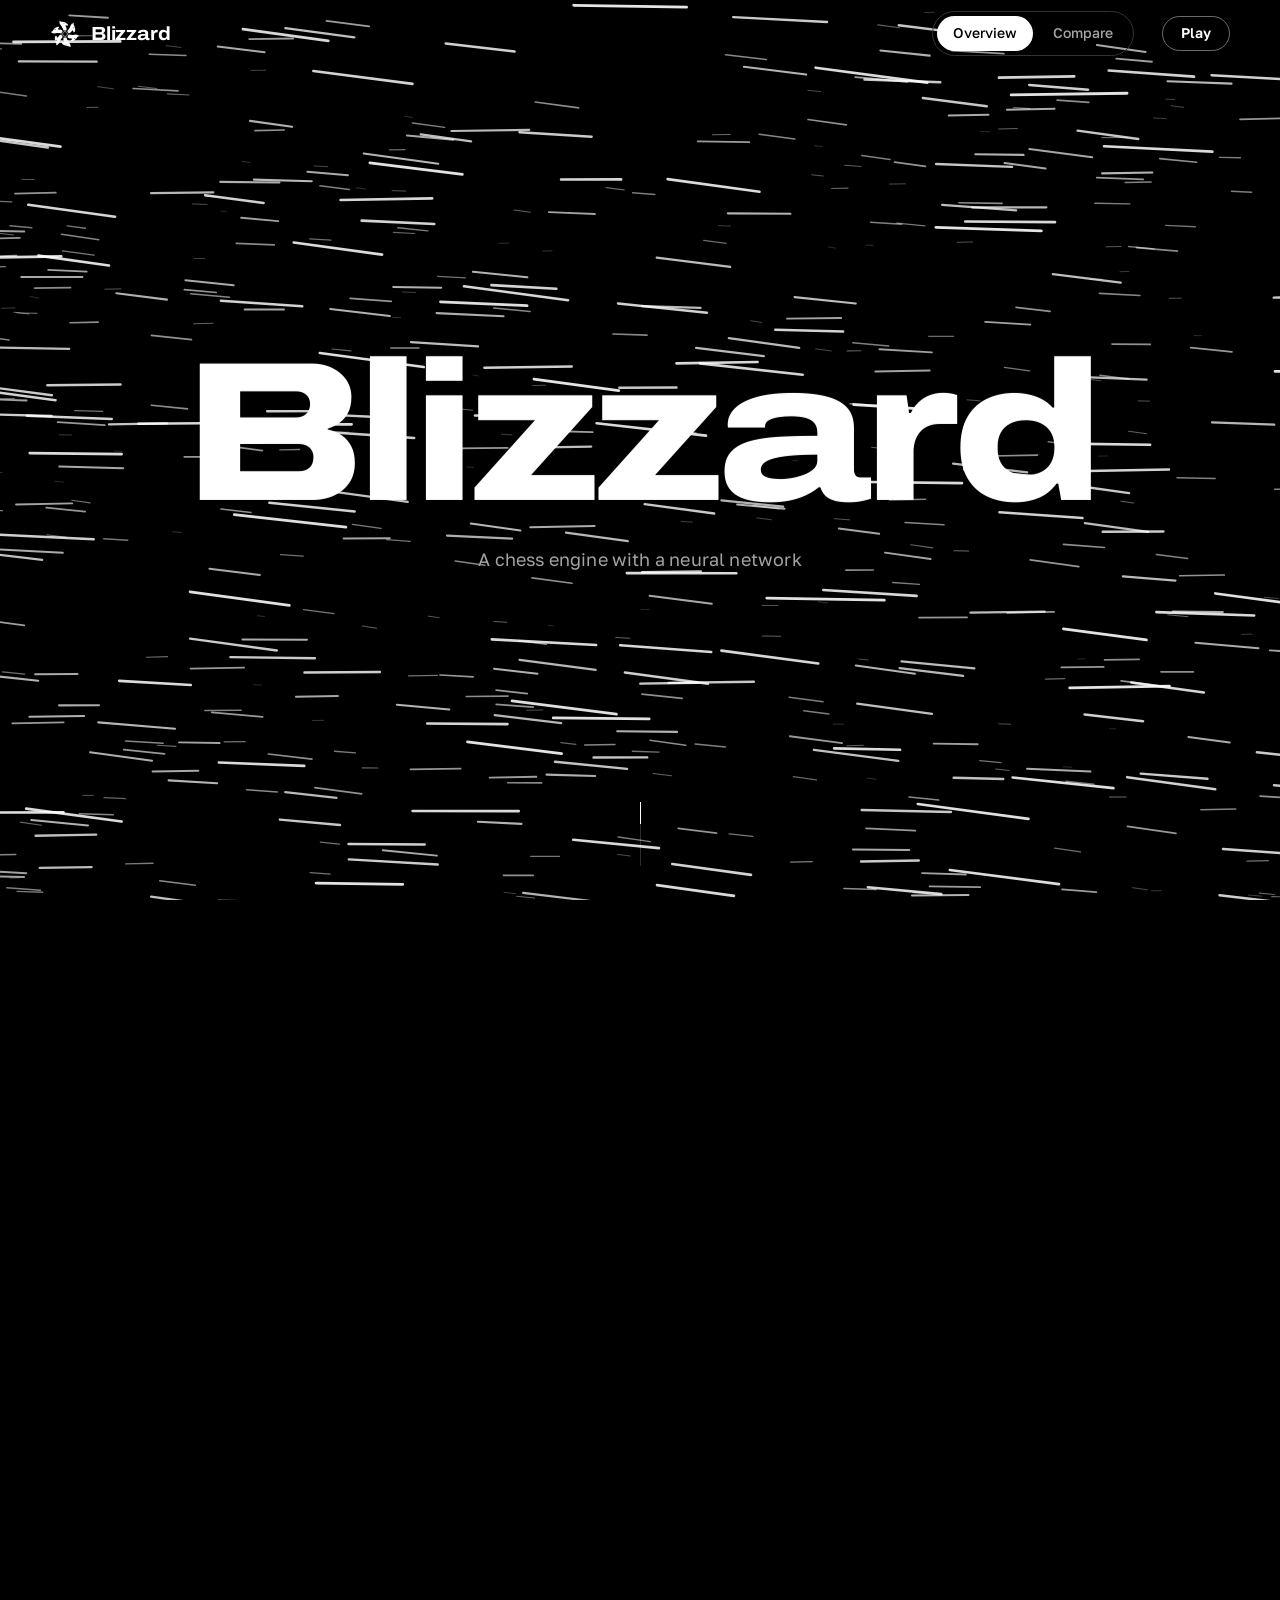
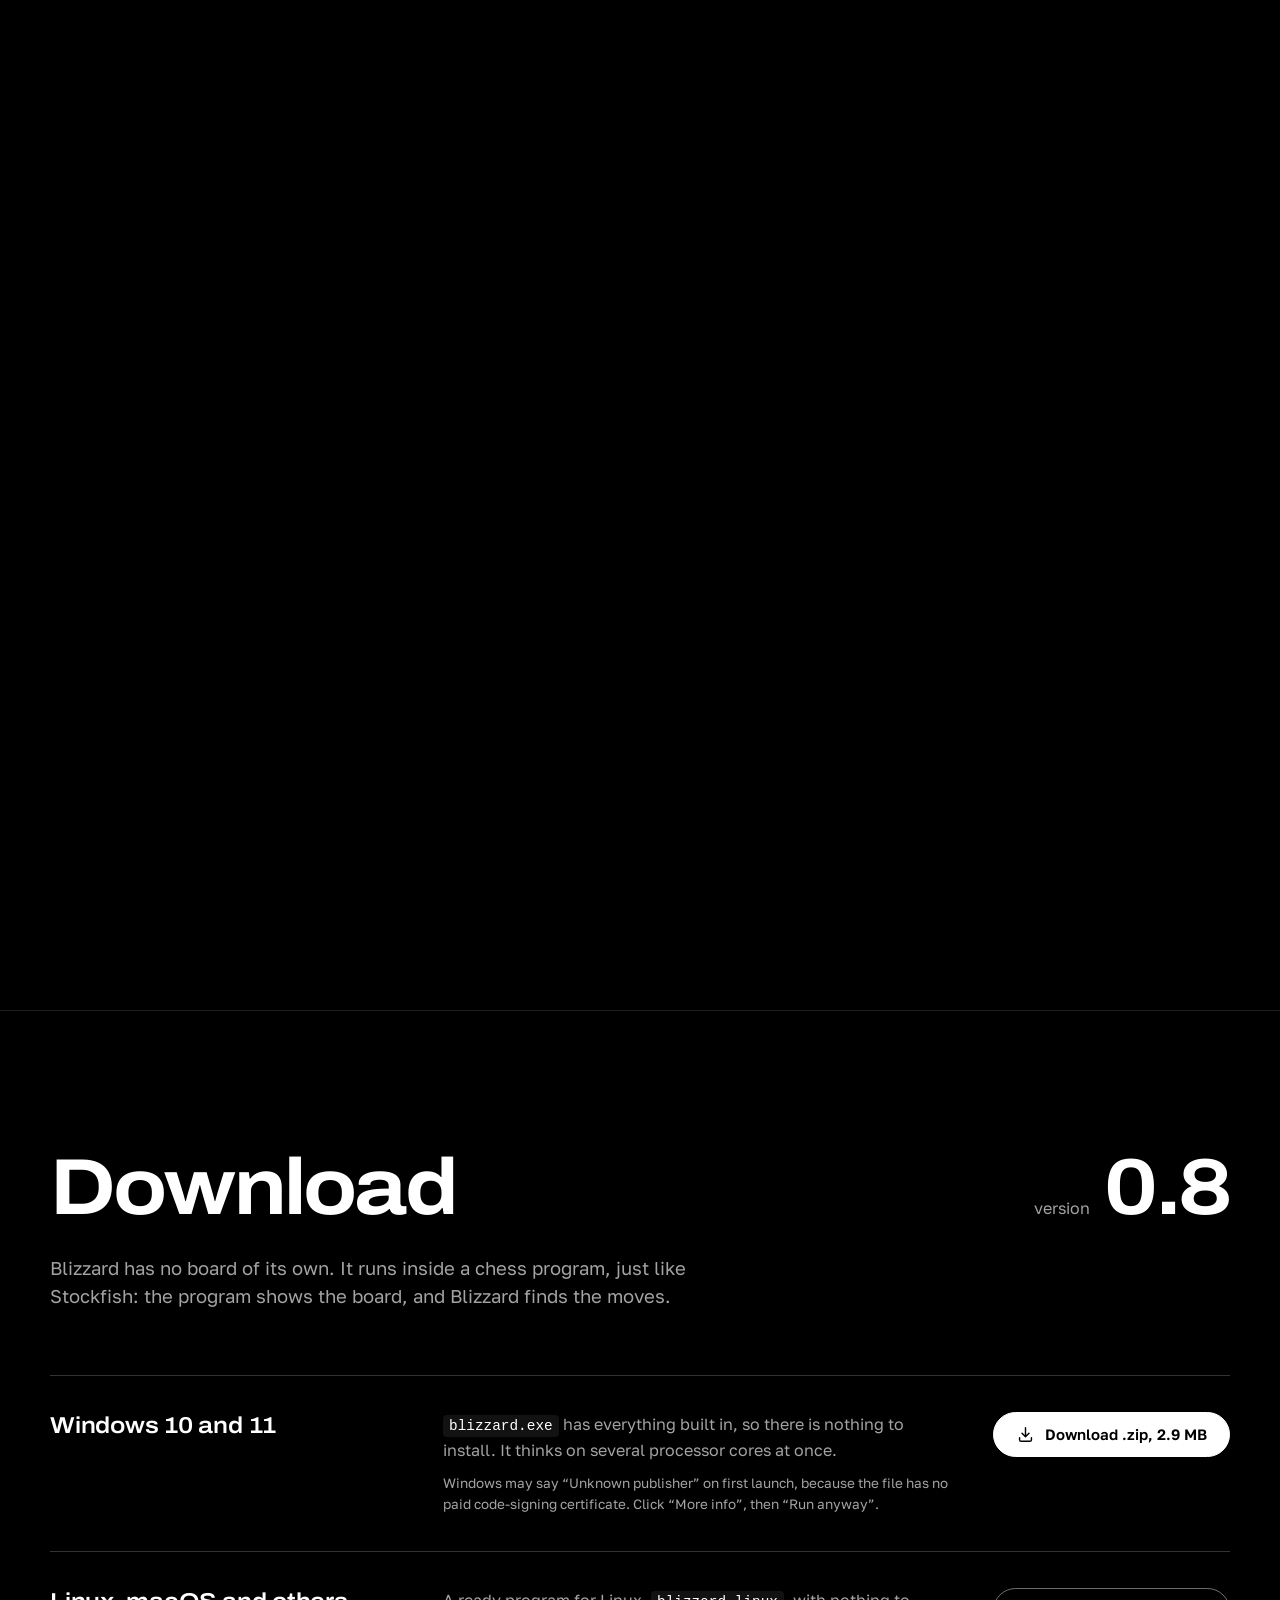
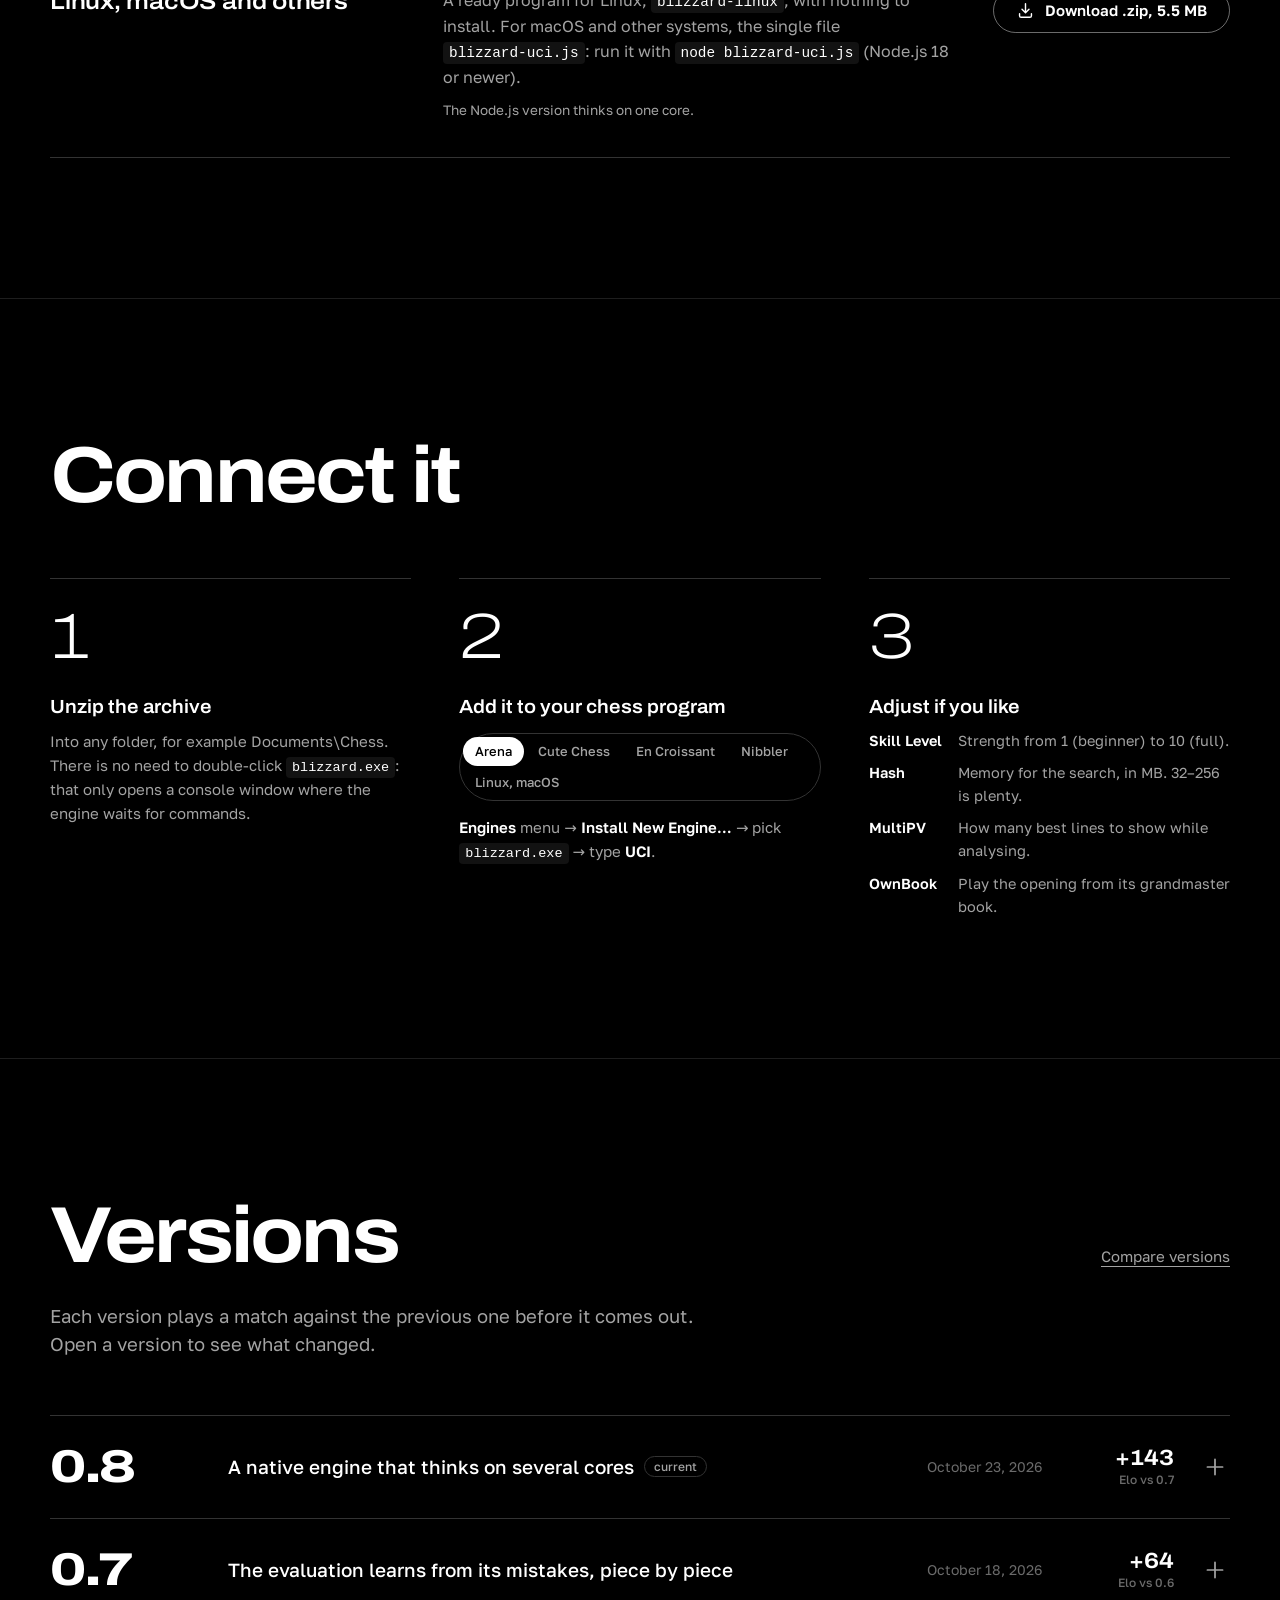
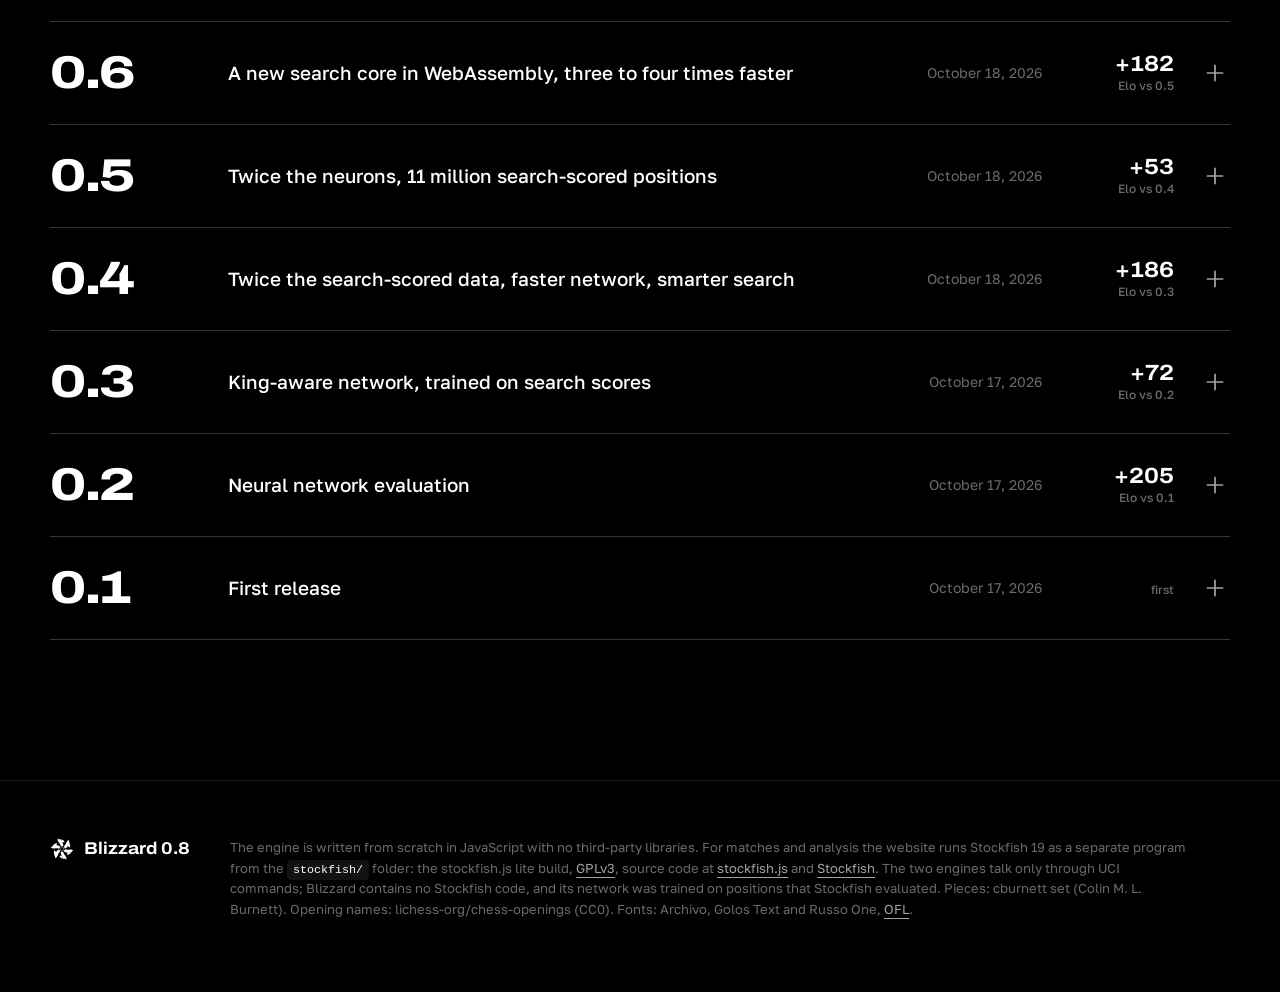
==== index.html @ 2236e35b "Site: stronger blizzard on the first screen, move sounds, arrows and square marks on the board Co-Au" ====
<!doctype html>
<html lang="en">
<head>
<meta charset="utf-8">
<meta name="viewport" content="width=device-width, initial-scale=1, viewport-fit=cover">
<title>Blizzard</title>
<meta name="description" content="Blizzard is a chess engine written from scratch, with a neural network trained on positions scored by Stockfish. Download it for Windows, macOS and Linux, or play it in your browser.">
<meta name="theme-color" content="#000000">
<link rel="icon" href="data:image/svg+xml,%3Csvg xmlns=%22http://www.w3.org/2000/svg%22 viewBox=%22-50 -50 100 100%22%3E%3Ccircle r=%2250%22 fill=%22%23000%22/%3E%3Cg fill=%22%23fff%22 transform=%22scale%281.04%29%22%3E%3Cpath d=%22M -4.82 -11.41 C -6.86 -17.56 -8.91 -22.15 -11.58 -26.08 L -14.36 -27.39 L -13.20 -29.14 L -16.40 -30.77 L -15.24 -32.56 L -18.13 -34.75 C -18.74 -37.97 -18.23 -41.06 -18.18 -44.19 L -12.54 -40.74 C -8.12 -41.08 -2.23 -40.24 3.67 -37.07 C 7.19 -35.01 9.38 -33.04 10.04 -30.89 C 10.62 -28.74 9.15 -27.50 7.07 -27.98 L 2.11 -29.28 C 1.59 -26.86 2.63 -24.26 4.31 -21.72 C 5.74 -18.91 5.70 -14.89 4.38 -11.59 Z%22 transform=%22rotate%280%29%22/%3E%3Cpath d=%22M -4.82 -11.41 C -6.86 -17.56 -8.91 -22.15 -11.58 -26.08 L -14.36 -27.39 L -13.20 -29.14 L -16.40 -30.77 L -15.24 -32.56 L -18.13 -34.75 C -18.74 -37.97 -18.23 -41.06 -18.18 -44.19 L -12.54 -40.74 C -8.12 -41.08 -2.23 -40.24 3.67 -37.07 C 7.19 -35.01 9.38 -33.04 10.04 -30.89 C 10.62 -28.74 9.15 -27.50 7.07 -27.98 L 2.11 -29.28 C 1.59 -26.86 2.63 -24.26 4.31 -21.72 C 5.74 -18.91 5.70 -14.89 4.38 -11.59 Z%22 transform=%22rotate%2860%29%22/%3E%3Cpath d=%22M -4.82 -11.41 C -6.86 -17.56 -8.91 -22.15 -11.58 -26.08 L -14.36 -27.39 L -13.20 -29.14 L -16.40 -30.77 L -15.24 -32.56 L -18.13 -34.75 C -18.74 -37.97 -18.23 -41.06 -18.18 -44.19 L -12.54 -40.74 C -8.12 -41.08 -2.23 -40.24 3.67 -37.07 C 7.19 -35.01 9.38 -33.04 10.04 -30.89 C 10.62 -28.74 9.15 -27.50 7.07 -27.98 L 2.11 -29.28 C 1.59 -26.86 2.63 -24.26 4.31 -21.72 C 5.74 -18.91 5.70 -14.89 4.38 -11.59 Z%22 transform=%22rotate%28120%29%22/%3E%3Cpath d=%22M -4.82 -11.41 C -6.86 -17.56 -8.91 -22.15 -11.58 -26.08 L -14.36 -27.39 L -13.20 -29.14 L -16.40 -30.77 L -15.24 -32.56 L -18.13 -34.75 C -18.74 -37.97 -18.23 -41.06 -18.18 -44.19 L -12.54 -40.74 C -8.12 -41.08 -2.23 -40.24 3.67 -37.07 C 7.19 -35.01 9.38 -33.04 10.04 -30.89 C 10.62 -28.74 9.15 -27.50 7.07 -27.98 L 2.11 -29.28 C 1.59 -26.86 2.63 -24.26 4.31 -21.72 C 5.74 -18.91 5.70 -14.89 4.38 -11.59 Z%22 transform=%22rotate%28180%29%22/%3E%3Cpath d=%22M -4.82 -11.41 C -6.86 -17.56 -8.91 -22.15 -11.58 -26.08 L -14.36 -27.39 L -13.20 -29.14 L -16.40 -30.77 L -15.24 -32.56 L -18.13 -34.75 C -18.74 -37.97 -18.23 -41.06 -18.18 -44.19 L -12.54 -40.74 C -8.12 -41.08 -2.23 -40.24 3.67 -37.07 C 7.19 -35.01 9.38 -33.04 10.04 -30.89 C 10.62 -28.74 9.15 -27.50 7.07 -27.98 L 2.11 -29.28 C 1.59 -26.86 2.63 -24.26 4.31 -21.72 C 5.74 -18.91 5.70 -14.89 4.38 -11.59 Z%22 transform=%22rotate%28240%29%22/%3E%3Cpath d=%22M -4.82 -11.41 C -6.86 -17.56 -8.91 -22.15 -11.58 -26.08 L -14.36 -27.39 L -13.20 -29.14 L -16.40 -30.77 L -15.24 -32.56 L -18.13 -34.75 C -18.74 -37.97 -18.23 -41.06 -18.18 -44.19 L -12.54 -40.74 C -8.12 -41.08 -2.23 -40.24 3.67 -37.07 C 7.19 -35.01 9.38 -33.04 10.04 -30.89 C 10.62 -28.74 9.15 -27.50 7.07 -27.98 L 2.11 -29.28 C 1.59 -26.86 2.63 -24.26 4.31 -21.72 C 5.74 -18.91 5.70 -14.89 4.38 -11.59 Z%22 transform=%22rotate%28300%29%22/%3E%3C/g%3E%3Cpolygon points=%227.45,4.30 0.00,8.60 -7.45,4.30 -7.45,-4.30 -0.00,-8.60 7.45,-4.30%22 fill=%22%23000%22 stroke=%22%23fff%22 stroke-width=%222.4%22/%3E%3C/svg%3E">
<style>
@font-face{font-family:'Golos Text';font-style:normal;font-weight:400;font-display:swap;src:url([data-uri]) format('woff2');unicode-range:U+0301, U+0400-045F, U+0490-0491, U+04B0-04B1, U+2116}
@font-face{font-family:'Golos Text';font-style:normal;font-weight:500;font-display:swap;src:url([data-uri]) format('woff2');unicode-range:U+0301, U+0400-045F, U+0490-0491, U+04B0-04B1, U+2116}
@font-face{font-family:'Golos Text';font-style:normal;font-weight:600;font-display:swap;src:url([data-uri]) format('woff2');unicode-range:U+0301, U+0400-045F, U+0490-0491, U+04B0-04B1, U+2116}
@font-face{font-family:'Golos Text';font-style:normal;font-weight:700;font-display:swap;src:url([data-uri]) format('woff2');unicode-range:U+0301, U+0400-045F, U+0490-0491, U+04B0-04B1, U+2116}
@font-face{font-family:'Golos Text';font-style:normal;font-weight:400;font-display:swap;src:url([data-uri]) format('woff2');unicode-range:U+0000-00FF, U+0131, U+0152-0153, U+02BB-02BC, U+02C6, U+02DA, U+02DC, U+0304, U+0308, U+0329, U+2000-206F, U+20AC, U+2122, U+2191, U+2193, U+2212, U+2215, U+FEFF, U+FFFD}
@font-face{font-family:'Golos Text';font-style:normal;font-weight:500;font-display:swap;src:url([data-uri]) format('woff2');unicode-range:U+0000-00FF, U+0131, U+0152-0153, U+02BB-02BC, U+02C6, U+02DA, U+02DC, U+0304, U+0308, U+0329, U+2000-206F, U+20AC, U+2122, U+2191, U+2193, U+2212, U+2215, U+FEFF, U+FFFD}
@font-face{font-family:'Golos Text';font-style:normal;font-weight:600;font-display:swap;src:url([data-uri]) format('woff2');unicode-range:U+0000-00FF, U+0131, U+0152-0153, U+02BB-02BC, U+02C6, U+02DA, U+02DC, U+0304, U+0308, U+0329, U+2000-206F, U+20AC, U+2122, U+2191, U+2193, U+2212, U+2215, U+FEFF, U+FFFD}
@font-face{font-family:'Golos Text';font-style:normal;font-weight:700;font-display:swap;src:url([data-uri]) format('woff2');unicode-range:U+0000-00FF, U+0131, U+0152-0153, U+02BB-02BC, U+02C6, U+02DA, U+02DC, U+0304, U+0308, U+0329, U+2000-206F, U+20AC, U+2122, U+2191, U+2193, U+2212, U+2215, U+FEFF, U+FFFD}
@font-face{font-family:'Russo One';font-style:normal;font-weight:400;font-display:swap;src:url([data-uri]) format('woff2');unicode-range:U+0301, U+0400-045F, U+0490-0491, U+04B0-04B1, U+2116}
@font-face{font-family:'Russo One';font-style:normal;font-weight:400;font-display:swap;src:url([data-uri]) format('woff2');unicode-range:U+0000-00FF, U+0131, U+0152-0153, U+02BB-02BC, U+02C6, U+02DA, U+02DC, U+0304, U+0308, U+0329, U+2000-206F, U+20AC, U+2122, U+2191, U+2193, U+2212, U+2215, U+FEFF, U+FFFD}
@font-face{font-family:'Archivo';font-style:normal;font-weight:100 900;font-stretch:62% 125%;font-display:swap;src:url([data-uri]) format('woff2');unicode-range:U+0000-00FF, U+0131, U+0152-0153, U+02BB-02BC, U+02C6, U+02DA, U+02DC, U+0304, U+0308, U+0329, U+2000-206F, U+20AC, U+2122, U+2191, U+2193, U+2212, U+2215, U+FEFF, U+FFFD}


:root {
  color-scheme: dark;
  --bg: #000000;
  --panel: #0e0e0e;
  --raised: #1a1a1a;
  --raised-2: #2a2a2a;
  --edge: #000000;
  --line: #262626;
  --text: #ffffff;
  --muted: #a3a3a3;
  --faint: #6b6b6b;
  --amber: #ffffff;
  --amber-hi: #dcdcdc;
  --amber-edge: #8c8c8c;
  --amber-ink: #000000;
  --amber-soft: rgba(255, 255, 255, .12);
  --teal: #d9d9d9;

  --sq-light: #dedede;
  --sq-dark: #8f8f8f;
  --hl-last: rgba(255, 255, 255, .38);
  --hl-sel: rgba(255, 255, 255, .62);
  --dot: rgba(0, 0, 0, .3);
  --white-side: #f5f5f5;
  --black-side: #2a2a2a;

  --c-brilliant: #2bc0d0;
  --c-best: #4fae5a;
  --c-excellent: #86b83a;
  --c-good: #86a883;
  --c-book: #8f84dc;
  --c-inaccuracy: #e8b52c;
  --c-miss: #e0558c;
  --c-mistake: #ec8130;
  --c-blunder: #e0463f;

  --font-display: 'Archivo', 'Golos Text', 'Segoe UI', system-ui, sans-serif;
  --font-ui: 'Golos Text', 'Segoe UI', system-ui, -apple-system, sans-serif;

  --board: 560px;
  --rail: 96px;
  --logo-eye: #000000;
  --ice: #ffffff;
}


* { box-sizing: border-box; }
html { scroll-padding-top: 72px; background: #000; }
body {
  margin: 0; background: #000; color: #fff;
  font: 16px/1.6 var(--font-ui); -webkit-font-smoothing: antialiased;
  --hair: #1e1e1e; --hair-2: #333; --mist: #a3a3a3; --smoke: #6b6b6b; --soot: #121212;
  --disp: 'Archivo', var(--font-ui);
}
a { color: #fff; text-underline-offset: 4px; text-decoration-thickness: 1px; }
a:hover { color: var(--mist); }
:focus-visible { outline: 1.5px solid #fff; outline-offset: 4px; border-radius: 4px; }
[hidden] { display: none !important; }
svg { flex: none; }
code { font: 500 .9em/1 ui-monospace, 'Cascadia Mono', Menlo, Consolas, monospace; color: #fff; background: var(--soot); padding: 3px 6px; border-radius: 4px; white-space: nowrap; }
.wrap { width: min(1180px, 100% - 64px); margin: 0 auto; }
.sr { position: absolute; width: 1px; height: 1px; overflow: hidden; clip: rect(0 0 0 0); white-space: nowrap; }


.btn {
  display: inline-flex; align-items: center; gap: 10px; border-radius: 999px; padding: 12px 22px;
  font: 600 15px/1.2 var(--font-ui); text-decoration: none; cursor: pointer; white-space: nowrap;
  transition: background-color .2s, color .2s, border-color .2s;
}
.btn svg { width: 19px; height: 19px; }
.btn.solid { background: #fff; color: #000; border: 1px solid #fff; }
.btn.solid:hover { background: #d4d4d4; border-color: #d4d4d4; color: #000; }
.btn.line { background: transparent; color: #fff; border: 1px solid rgba(255, 255, 255, .42); }
.btn.line:hover { background: #fff; color: #000; border-color: #fff; }
.btn.slim { padding: 8px 18px; font-size: 14px; }
.btn.big { padding: 13px 26px 13px 20px; gap: 14px; }
.btn.big svg { width: 24px; height: 24px; }
.btn.big span { display: flex; flex-direction: column; align-items: flex-start; gap: 1px; }
.btn.big b { font-size: 16px; font-weight: 600; }
.btn.big small { font-size: 12.5px; font-weight: 500; opacity: .62; }
.btn[aria-disabled="true"] { opacity: .5; cursor: not-allowed; }


.top {
  position: fixed; inset: 0 0 auto; z-index: 30; height: 68px; display: flex; align-items: center; gap: 28px;
  padding: 0 max(32px, calc((100% - 1180px) / 2));
  border-bottom: 1px solid transparent; transition: background-color .3s, border-color .3s;
}
.top.solid { background: rgba(0, 0, 0, .86); border-bottom-color: var(--hair); backdrop-filter: blur(14px); -webkit-backdrop-filter: blur(14px); }
.brand { display: flex; align-items: center; gap: 11px; color: #fff; text-decoration: none; }
.brand .logo { width: 30px; height: 30px; }
.brand-name { font: 700 19px/1 var(--disp); font-stretch: 112%; letter-spacing: -.01em; }
.tabs { display: flex; gap: 4px; margin-left: auto; padding: 4px; border: 1px solid var(--hair-2); border-radius: 999px; }
.tabs a { color: var(--mist); text-decoration: none; font-weight: 500; font-size: 14px; padding: 6px 16px; border-radius: 999px; transition: color .2s, background-color .2s; }
.tabs a:hover { color: #fff; }
.tabs a[aria-selected="true"] { background: #fff; color: #000; }


.stage { position: relative; height: 290vh; }
.stage-pin { position: sticky; top: 0; height: 100vh; height: 100svh; overflow: hidden; }
.snow { position: absolute; inset: 0; width: 100%; height: 100%; pointer-events: none; }
.word {
  position: absolute; left: 0; right: 0; top: 50%; margin: 0; transform: translateY(-58%);
  text-align: center; white-space: nowrap; pointer-events: none;
  font: 800 clamp(58px, 15.5vw, 250px)/1 var(--disp); font-stretch: 125%; letter-spacing: -.035em;
}
.word .l { display: inline-block; will-change: transform, opacity, filter; }
.word .li { display: inline-block; animation: blow-in 1.6s cubic-bezier(.16, .84, .24, 1) both; animation-delay: calc(var(--i) * 70ms + .15s); }
@keyframes blow-in {
  0% { opacity: 0; transform: translateX(-.9em) skewX(-18deg); filter: blur(18px); font-stretch: 62%; }
  60% { opacity: 1; filter: blur(0); }
  100% { opacity: 1; transform: none; filter: none; font-stretch: 125%; }
}
.word-sub {
  position: absolute; left: 0; right: 0; top: calc(50% + clamp(34px, 7.4vw, 120px)); margin: 0; text-align: center;
  color: var(--mist); font-size: clamp(15px, 1.4vw, 19px); letter-spacing: .01em;
  animation: fade-in 1.2s ease 1.2s both;
}
@keyframes fade-in { from { opacity: 0; } }
.mark { position: absolute; left: 50%; top: 50%; width: min(52vh, 74vw); aspect-ratio: 1; transform: translate(-50%, -50%); pointer-events: none; }
.mark svg { width: 100%; height: 100%; overflow: visible; }

.mark svg { animation: mark-spin 40s linear infinite; }
@keyframes mark-spin { to { transform: rotate(360deg); } }
.brand:hover .logo { animation: mark-spin 1.6s cubic-bezier(.5, 0, .2, 1) 1; }
@media (prefers-reduced-motion: reduce) { .mark svg, .brand:hover .logo { animation: none; } }
.mark .petal { fill: #fff; }
.mark .eye { fill: #000; }
.mark .core { fill: #000; stroke: #fff; stroke-width: 1.8; stroke-linejoin: round; }
.mark-text {
  position: absolute; top: 50%; left: 50%; width: min(570px, 44%); transform: translateY(-50%);
  opacity: 0; visibility: hidden;
}
.mark-title { margin: 0; font: 700 clamp(28px, 2.9vw, 42px)/1.04 var(--disp); font-stretch: 112%; letter-spacing: -.025em; }
.mark-text p { margin: 22px 0 0; color: var(--mist); font-size: 17px; max-width: 30em; }
.cta { display: flex; flex-wrap: wrap; gap: 12px; margin-top: 30px; }
.cue {
  position: absolute; left: 50%; bottom: 34px; width: 1px; height: 64px; transform: translateX(-50%);
  background: rgba(255, 255, 255, .18); overflow: hidden; animation: fade-in 1s ease 2s both;
}
.cue span { position: absolute; left: 0; top: 0; width: 1px; height: 22px; background: #fff; animation: cue 2.2s cubic-bezier(.6, 0, .3, 1) infinite; }
.cue.gone { animation: none; opacity: 0; transition: opacity .3s; }
@keyframes cue { from { transform: translateY(-24px); } to { transform: translateY(66px); } }


.sec { padding: 140px 0; border-top: 1px solid var(--hair); }
.sec.first { border-top: 0; padding-top: 168px; }
h2 { margin: 0; font: 700 clamp(40px, 6.2vw, 92px)/.94 var(--disp); font-stretch: 112%; letter-spacing: -.035em; }
.page-title { font-size: clamp(56px, 10vw, 160px); font-stretch: 125%; font-weight: 800; }
.sec-head { display: flex; align-items: baseline; justify-content: space-between; gap: 24px; flex-wrap: wrap; }
.ver-big { margin: 0; color: var(--mist); font-size: 16px; }
.ver-big b { color: #fff; font: 700 clamp(40px, 6.2vw, 92px)/.94 var(--disp); font-stretch: 112%; letter-spacing: -.035em; margin-left: 10px; }
.lead { margin: 28px 0 0; color: var(--mist); font-size: 18.5px; line-height: 1.55; max-width: 36em; }
.fine { margin: 10px 0 0; color: var(--smoke); font-size: 13.5px; line-height: 1.55; }
.preview-note { color: #fff; }
.text-link { color: var(--mist); font-size: 15px; }


.dl-rows { margin-top: 64px; border-top: 1px solid var(--hair-2); }
.dl-row { display: grid; grid-template-columns: minmax(0, .9fr) minmax(0, 1.3fr) auto; gap: 40px; align-items: start; padding: 36px 0; border-bottom: 1px solid var(--hair-2); }
.dl-row h3 { margin: 0; font: 600 23px/1.2 var(--disp); font-stretch: 112%; letter-spacing: -.01em; }
.dl-about p { margin: 0; color: var(--mist); }
.dl-about .fine { margin-top: 10px; }
.dl-row .btn { justify-self: end; }


.steps { list-style: none; counter-reset: st; margin: 64px 0 0; padding: 0; display: grid; grid-template-columns: repeat(3, minmax(0, 1fr)); gap: 48px; }
.steps li { counter-increment: st; border-top: 1px solid var(--hair-2); padding-top: 26px; }
.steps li::before { content: counter(st); display: block; font: 200 64px/1 var(--disp); font-stretch: 125%; margin-bottom: 26px; }
.steps h3 { margin: 0 0 10px; font: 600 19px/1.25 var(--disp); font-stretch: 106%; }
.steps p { margin: 0; color: var(--mist); font-size: 15px; }
.seg { display: inline-flex; flex-wrap: wrap; gap: 2px; padding: 3px; border: 1px solid var(--hair-2); border-radius: 999px; margin: 4px 0 14px; }
.seg button { border: 0; background: transparent; color: var(--mist); font: 500 13px/1 var(--font-ui); padding: 8px 12px; border-radius: 999px; cursor: pointer; transition: color .2s, background-color .2s; }
.seg button:hover { color: #fff; }
.seg button[aria-selected="true"] { background: #fff; color: #000; }
.gui-path { min-height: 4.8em; }
.gui-path b { color: #fff; font-weight: 600; }
.opts { display: grid; grid-template-columns: auto 1fr; gap: 9px 16px; margin: 0; font-size: 14.5px; }
.opts dt { font-weight: 600; white-space: nowrap; }
.opts dd { margin: 0; color: var(--mist); }


.ver-list { list-style: none; margin: 56px 0 0; padding: 0; border-top: 1px solid var(--hair-2); }
.ver { border-bottom: 1px solid var(--hair-2); }
.ver-row {
  width: 100%; display: grid; grid-template-columns: 150px minmax(0, 1fr) auto 104px 28px; gap: 28px; align-items: center;
  padding: 28px 0; background: none; border: 0; color: #fff; text-align: left; cursor: pointer; font: inherit;
}
.ver-num { font: 800 46px/1 var(--disp); font-stretch: 125%; letter-spacing: -.03em; }
.ver-title { font: 500 19px/1.3 var(--font-ui); }
.ver-title small { display: inline-block; margin-left: 10px; padding: 2px 9px; border: 1px solid var(--hair-2); border-radius: 999px; color: var(--mist); font-size: 12px; font-weight: 500; vertical-align: 3px; }
.ver-date { color: var(--smoke); font-size: 14px; white-space: nowrap; }
.ver-elo { font: 700 22px/1 var(--disp); font-stretch: 112%; text-align: right; white-space: nowrap; }
.ver-elo small { display: block; margin-top: 5px; color: var(--smoke); font: 500 12px/1 var(--font-ui); }
.ver-ico { width: 26px; height: 26px; color: var(--mist); transition: transform .45s cubic-bezier(.2, .8, .2, 1), color .2s; }
.ver-row:hover .ver-ico, .ver-row[aria-expanded="true"] .ver-ico { color: #fff; }
.ver-row[aria-expanded="true"] .ver-ico { transform: rotate(45deg); }
.ver-body { display: grid; grid-template-rows: 0fr; transition: grid-template-rows .55s cubic-bezier(.2, .8, .2, 1); }
.ver-body > div { overflow: hidden; }
.ver.open .ver-body { grid-template-rows: 1fr; }
.ver-inner { display: grid; grid-template-columns: 150px minmax(0, 1fr); gap: 28px; padding: 0 0 36px; opacity: 0; transform: translateY(-8px); transition: opacity .35s, transform .45s; }
.ver.open .ver-inner { opacity: 1; transform: none; transition-delay: .1s; }
.ver-facts { grid-column: 2; display: flex; flex-wrap: wrap; gap: 10px 48px; margin: 0; }
.ver-facts dt { font-size: 12.5px; color: var(--smoke); }
.ver-facts dd { margin: 4px 0 0; font-size: 15px; font-weight: 500; }
.ver-inner ul { grid-column: 2; margin: 0; padding: 0; list-style: none; color: var(--mist); max-width: 52em; }
.ver-inner li { position: relative; padding-left: 22px; }
.ver-inner li::before { content: ''; position: absolute; left: 0; top: .78em; width: 10px; height: 1px; background: var(--smoke); }
.ver-inner li + li { margin-top: 10px; }
.ver-inner li b { color: #fff; font-weight: 600; }


.view { animation: view-in .5s ease both; }
@keyframes view-in { from { opacity: 0; } }
.vs { margin-top: 72px; display: grid; grid-template-columns: auto minmax(0, 1fr); gap: 32px 72px; align-items: end; padding: 40px 0; border-top: 1px solid var(--hair-2); border-bottom: 1px solid var(--hair-2); }
.vs-pick { display: flex; align-items: baseline; gap: 22px; }
.vs-pick select {
  appearance: none; -webkit-appearance: none; background: transparent; color: #fff; border: 0; border-bottom: 1px solid var(--hair-2);
  font: 800 clamp(48px, 6vw, 84px)/1.05 var(--disp); font-stretch: 125%; letter-spacing: -.03em; padding: 0 4px 6px; cursor: pointer; border-radius: 0;
}
.vs-pick select:hover { border-bottom-color: #fff; }
.vs-pick select option { background: #000; color: #fff; font-size: 18px; }
.vs-word { color: var(--smoke); font: 300 clamp(24px, 3vw, 40px)/1 var(--disp); font-stretch: 112%; }
.vs-out { color: var(--mist); font-size: 15px; }
.vs-out .num { display: block; color: #fff; font: 800 clamp(64px, 9vw, 140px)/.9 var(--disp); font-stretch: 125%; letter-spacing: -.04em; margin-bottom: 14px; }
.vs-out .num small { font: 500 clamp(18px, 1.6vw, 24px)/1 var(--font-ui); letter-spacing: 0; color: var(--mist); margin-left: 12px; }

.prog { margin-top: 56px; display: grid; gap: 0; border-top: 1px solid var(--hair-2); }
.prog-row { display: grid; grid-template-columns: 110px minmax(0, 1fr) 90px; gap: 28px; align-items: center; padding: 20px 0; border-bottom: 1px solid var(--hair-2); }
.prog-v { font: 700 26px/1 var(--disp); font-stretch: 125%; }
.prog-v small { display: block; margin-top: 6px; color: var(--smoke); font: 500 12px/1 var(--font-ui); }
.prog-bar { position: relative; height: 10px; background: var(--soot); }
.prog-bar i { position: absolute; inset: 0 auto 0 0; background: #fff; width: 0; transition: width 1.1s cubic-bezier(.2, .8, .2, 1); transition-delay: calc(var(--k) * 90ms); }
.prog-bar .half { position: absolute; left: 50%; top: -8px; bottom: -8px; width: 1px; background: var(--smoke); }
.prog-val { text-align: right; font: 700 26px/1 var(--disp); font-stretch: 112%; }
.prog-note { display: flex; justify-content: space-between; color: var(--smoke); font-size: 12.5px; padding-top: 10px; margin-left: 138px; margin-right: 118px; }

.sf { margin-top: 48px; border-top: 1px solid var(--hair-2); }
.sf-row { display: grid; grid-template-columns: 170px minmax(0, 1fr) 90px; gap: 28px; align-items: center; padding: 22px 0; border-bottom: 1px solid var(--hair-2); }
.sf-name { font: 600 17px/1.25 var(--disp); font-stretch: 106%; }
.sf-name small { display: block; color: var(--smoke); font: 500 12.5px/1.4 var(--font-ui); margin-top: 3px; }
.sf-bar { display: flex; height: 10px; gap: 2px; }
.sf-bar i { display: block; height: 100%; }
.sf-bar .w { background: #fff; }
.sf-bar .d { background: #6b6b6b; }
.sf-bar .l { background: #262626; }
.sf-score { margin-top: 9px; font-size: 13px; color: var(--mist); }
.sf-diff { font: 700 26px/1 var(--disp); font-stretch: 112%; text-align: right; }
.sf-diff.down { color: var(--mist); }
.sf-legend { display: flex; flex-wrap: wrap; gap: 6px 22px; margin-top: 16px; font-size: 12.5px; color: var(--mist); }
.sf-legend span { display: inline-flex; align-items: center; gap: 8px; }
.sf-legend i { width: 14px; height: 6px; display: inline-block; }
#strength .fine { max-width: 60em; margin: 26px 0 30px; }


.foot { padding: 56px 0 72px; border-top: 1px solid var(--hair); }
.foot-inner { display: grid; grid-template-columns: auto 1fr; gap: 40px; align-items: start; }
.foot-brand { display: flex; align-items: center; gap: 10px; font: 700 17px/1 var(--disp); font-stretch: 112%; white-space: nowrap; }
.foot-brand .logo { width: 24px; height: 24px; }
.foot p { margin: 0; color: var(--smoke); font-size: 13px; max-width: 74em; }
.foot a { color: var(--mist); }


@media (max-width: 960px) {
  .mark-text { left: 0; right: 0; width: auto; top: auto; bottom: 7svh; padding: 0 32px; transform: none; }
  .mark-text p { font-size: 15.5px; }
  .dl-row { grid-template-columns: minmax(0, 1fr); gap: 16px; }
  .dl-row .btn { justify-self: start; }
  .steps { grid-template-columns: minmax(0, 1fr); gap: 40px; }
  .ver-row { grid-template-columns: 96px minmax(0, 1fr) 84px 24px; gap: 18px; }
  .ver-date { display: none; }
  .ver-num { font-size: 34px; }
  .ver-inner { grid-template-columns: minmax(0, 1fr); }
  .ver-facts, .ver-inner ul { grid-column: 1; }
  .vs { grid-template-columns: minmax(0, 1fr); }
  .sec { padding: 96px 0; }
}
@media (max-width: 620px) {
  .wrap { width: calc(100% - 32px); }
  .top { gap: 10px; padding: 0 16px; }
  .brand-name { display: none; }
  .tabs { margin-left: auto; }
  .tabs a { padding: 6px 12px; }
  .mark-text { padding: 0 16px; bottom: 5svh; }
  .mark-title { font-size: 28px; }
  .mark-text p { margin-top: 14px; font-size: 14.5px; }
  .cta { margin-top: 20px; }
  .cta .btn { flex: 1 1 100%; }
  .ver-row { grid-template-columns: 70px minmax(0, 1fr) 24px; padding: 22px 0; }
  .ver-elo { display: none; }
  .ver-num { font-size: 28px; }
  .ver-title small { display: none; }
  .prog-row { grid-template-columns: 64px minmax(0, 1fr) 60px; gap: 14px; }
  .prog-v, .prog-val { font-size: 20px; }
  .prog-note { margin-left: 78px; margin-right: 74px; }
  .sf-row { grid-template-columns: 100px minmax(0, 1fr) 60px; gap: 14px; }
  .sf-diff { font-size: 20px; }
  .vs-pick { gap: 14px; }
  .foot-inner { grid-template-columns: minmax(0, 1fr); gap: 16px; }
  code { white-space: normal; }
}


@media (prefers-reduced-motion: reduce) {
  .word .li, .word-sub, .cue, .view { animation: none !important; }
  * { transition-duration: 0s !important; }
}
.rm .stage { height: auto; }
.rm .stage-pin { position: relative; height: auto; min-height: 100svh; display: grid; align-content: center; padding: 120px 0 80px; }
.rm .word, .rm .word-sub, .rm .cue { display: none; }
.rm .mark { position: relative; left: auto; top: auto; transform: none; margin: 0 auto; width: min(300px, 60vw); }
.rm .mark-text { position: relative; opacity: 1; visibility: visible; left: auto; top: auto; bottom: auto; transform: none; width: min(560px, 100% - 32px); margin: 40px auto 0; text-align: center; padding: 0; }
.rm .cta { justify-content: center; }

</style>

<svg width="0" height="0" style="position:absolute" aria-hidden="true"><defs>
<symbol id="logo" viewBox="-50 -50 100 100"><g fill="var(--logo-ice, #fff)"><path d="M -4.82 -11.41 C -6.86 -17.56 -8.91 -22.15 -11.58 -26.08 L -14.36 -27.39 L -13.20 -29.14 L -16.40 -30.77 L -15.24 -32.56 L -18.13 -34.75 C -18.74 -37.97 -18.23 -41.06 -18.18 -44.19 L -12.54 -40.74 C -8.12 -41.08 -2.23 -40.24 3.67 -37.07 C 7.19 -35.01 9.38 -33.04 10.04 -30.89 C 10.62 -28.74 9.15 -27.50 7.07 -27.98 L 2.11 -29.28 C 1.59 -26.86 2.63 -24.26 4.31 -21.72 C 5.74 -18.91 5.70 -14.89 4.38 -11.59 Z" transform="rotate(0)"/><path d="M -4.82 -11.41 C -6.86 -17.56 -8.91 -22.15 -11.58 -26.08 L -14.36 -27.39 L -13.20 -29.14 L -16.40 -30.77 L -15.24 -32.56 L -18.13 -34.75 C -18.74 -37.97 -18.23 -41.06 -18.18 -44.19 L -12.54 -40.74 C -8.12 -41.08 -2.23 -40.24 3.67 -37.07 C 7.19 -35.01 9.38 -33.04 10.04 -30.89 C 10.62 -28.74 9.15 -27.50 7.07 -27.98 L 2.11 -29.28 C 1.59 -26.86 2.63 -24.26 4.31 -21.72 C 5.74 -18.91 5.70 -14.89 4.38 -11.59 Z" transform="rotate(60)"/><path d="M -4.82 -11.41 C -6.86 -17.56 -8.91 -22.15 -11.58 -26.08 L -14.36 -27.39 L -13.20 -29.14 L -16.40 -30.77 L -15.24 -32.56 L -18.13 -34.75 C -18.74 -37.97 -18.23 -41.06 -18.18 -44.19 L -12.54 -40.74 C -8.12 -41.08 -2.23 -40.24 3.67 -37.07 C 7.19 -35.01 9.38 -33.04 10.04 -30.89 C 10.62 -28.74 9.15 -27.50 7.07 -27.98 L 2.11 -29.28 C 1.59 -26.86 2.63 -24.26 4.31 -21.72 C 5.74 -18.91 5.70 -14.89 4.38 -11.59 Z" transform="rotate(120)"/><path d="M -4.82 -11.41 C -6.86 -17.56 -8.91 -22.15 -11.58 -26.08 L -14.36 -27.39 L -13.20 -29.14 L -16.40 -30.77 L -15.24 -32.56 L -18.13 -34.75 C -18.74 -37.97 -18.23 -41.06 -18.18 -44.19 L -12.54 -40.74 C -8.12 -41.08 -2.23 -40.24 3.67 -37.07 C 7.19 -35.01 9.38 -33.04 10.04 -30.89 C 10.62 -28.74 9.15 -27.50 7.07 -27.98 L 2.11 -29.28 C 1.59 -26.86 2.63 -24.26 4.31 -21.72 C 5.74 -18.91 5.70 -14.89 4.38 -11.59 Z" transform="rotate(180)"/><path d="M -4.82 -11.41 C -6.86 -17.56 -8.91 -22.15 -11.58 -26.08 L -14.36 -27.39 L -13.20 -29.14 L -16.40 -30.77 L -15.24 -32.56 L -18.13 -34.75 C -18.74 -37.97 -18.23 -41.06 -18.18 -44.19 L -12.54 -40.74 C -8.12 -41.08 -2.23 -40.24 3.67 -37.07 C 7.19 -35.01 9.38 -33.04 10.04 -30.89 C 10.62 -28.74 9.15 -27.50 7.07 -27.98 L 2.11 -29.28 C 1.59 -26.86 2.63 -24.26 4.31 -21.72 C 5.74 -18.91 5.70 -14.89 4.38 -11.59 Z" transform="rotate(240)"/><path d="M -4.82 -11.41 C -6.86 -17.56 -8.91 -22.15 -11.58 -26.08 L -14.36 -27.39 L -13.20 -29.14 L -16.40 -30.77 L -15.24 -32.56 L -18.13 -34.75 C -18.74 -37.97 -18.23 -41.06 -18.18 -44.19 L -12.54 -40.74 C -8.12 -41.08 -2.23 -40.24 3.67 -37.07 C 7.19 -35.01 9.38 -33.04 10.04 -30.89 C 10.62 -28.74 9.15 -27.50 7.07 -27.98 L 2.11 -29.28 C 1.59 -26.86 2.63 -24.26 4.31 -21.72 C 5.74 -18.91 5.70 -14.89 4.38 -11.59 Z" transform="rotate(300)"/></g><g fill="var(--logo-eye, #000)"><circle cx="-3.31" cy="-36.32" r="1.5" transform="rotate(0)"/><circle cx="-3.31" cy="-36.32" r="1.5" transform="rotate(60)"/><circle cx="-3.31" cy="-36.32" r="1.5" transform="rotate(120)"/><circle cx="-3.31" cy="-36.32" r="1.5" transform="rotate(180)"/><circle cx="-3.31" cy="-36.32" r="1.5" transform="rotate(240)"/><circle cx="-3.31" cy="-36.32" r="1.5" transform="rotate(300)"/></g><polygon points="7.45,4.30 0.00,8.60 -7.45,4.30 -7.45,-4.30 -0.00,-8.60 7.45,-4.30" fill="var(--logo-core, #000)" stroke="var(--logo-core-line, #fff)" stroke-width="1.8" stroke-linejoin="round"/></symbol>
</defs></svg>

<svg width="0" height="0" style="position:absolute" aria-hidden="true">
  <defs>
    <symbol id="h-down" viewBox="0 0 24 24"><path d="M12 3.5v11.2m0 0-4.4-4.4m4.4 4.4 4.4-4.4M4.5 16v2.6a2 2 0 0 0 2 2h11a2 2 0 0 0 2-2V16" fill="none" stroke="currentColor" stroke-width="1.8" stroke-linecap="round" stroke-linejoin="round"/></symbol>
    <symbol id="h-board" viewBox="0 0 24 24"><rect x="3.5" y="3.5" width="17" height="17" rx="1.5" fill="none" stroke="currentColor" stroke-width="1.8"/><path d="M3.5 12h17M12 3.5v17" stroke="currentColor" stroke-width="1.8"/><path d="M7.7 7.7h.1M16.3 16.3h.1" stroke="currentColor" stroke-width="4.2" stroke-linecap="round"/></symbol>
    <symbol id="h-plus" viewBox="0 0 24 24"><path d="M12 5v14M5 12h14" fill="none" stroke="currentColor" stroke-width="1.6" stroke-linecap="round"/></symbol>
  </defs>
</svg>

<header class="top" id="top">
  <a class="brand" href="#overview" aria-label="Blizzard, back to the start">
    <svg class="logo"><use href="#logo"/></svg>
    <span class="brand-name">Blizzard</span>
  </a>
  <nav class="tabs" role="tablist" aria-label="Pages">
    <a role="tab" href="#overview" data-tab="overview" aria-selected="true">Overview</a>
    <a role="tab" href="#compare" data-tab="compare" aria-selected="false">Compare</a>
  </nav>
  <a class="btn line slim" href="play.html">Play</a>
</header>

<main>
  <!-- ======================================================== Обзор -->
  <div class="view" id="view-overview" data-view="overview" role="tabpanel">
    <section class="stage" id="stage" aria-label="Blizzard">
      <div class="stage-pin">
        <canvas class="snow" id="snow" aria-hidden="true"></canvas>
        <h1 class="word" id="word" aria-label="Blizzard"></h1>
        <p class="word-sub" id="wordSub">A chess engine with a neural network</p>
        <div class="mark" aria-hidden="true">
          <svg id="mark" viewBox="-60 -60 120 120"></svg>
        </div>
        <div class="mark-text" id="markText">
          <h2 class="mark-title">Written from scratch.<br>Trained in the storm.</h2>
          <p>Blizzard is a chess engine written from scratch in C and JavaScript. Its neural network learned from <span data-fact="positions">11 million</span> positions, each one scored by Stockfish. It plugs into Arena, Cute Chess and En Croissant, or plays right here in your browser.</p>
          <div class="cta">
            <a class="btn solid big" data-dl="windows" href="#download">
              <svg><use href="#h-down"/></svg>
              <span><b>Download for Windows</b><small data-dl-meta="windows">version</small></span>
            </a>
            <a class="btn line big" href="play.html">
              <svg><use href="#h-board"/></svg>
              <span><b>Play in the browser</b><small>nothing to install</small></span>
            </a>
          </div>
        </div>
        <a class="cue" id="cue" href="#download" aria-label="Scroll down"><span></span></a>
      </div>
    </section>

    <section class="sec" id="download">
      <div class="wrap">
        <div class="sec-head">
          <h2>Download</h2>
          <p class="ver-big">version <b class="cur-ver">0.5</b></p>
        </div>
        <p class="lead">Blizzard has no board of its own. It runs inside a chess program, just like Stockfish: the program shows the board, and Blizzard finds the moves.</p>

        <div class="dl-rows">
          <div class="dl-row">
            <h3>Windows 10 and 11</h3>
            <div class="dl-about">
              <p><code>blizzard.exe</code> has everything built in, so there is nothing to install. It thinks on several processor cores at once.</p>
              <p class="fine">Windows may say “Unknown publisher” on first launch, because the file has no paid code-signing certificate. Click “More info”, then “Run anyway”.</p>
              <p class="fine preview-note" data-dl-note="windows" hidden></p>
            </div>
            <a class="btn solid" data-dl="windows" href="#download"><svg><use href="#h-down"/></svg><span data-dl-label="windows">Download</span></a>
          </div>
          <div class="dl-row">
            <h3>Linux, macOS and others</h3>
            <div class="dl-about">
              <p>A ready program for Linux, <code>blizzard-linux</code>, with nothing to install. For macOS and other systems, the single file <code>blizzard-uci.js</code>: run it with <code>node blizzard-uci.js</code> (Node.js 18 or newer).</p>
              <p class="fine">The Node.js version thinks on one core.</p>
              <p class="fine preview-note" data-dl-note="universal" hidden></p>
            </div>
            <a class="btn line" data-dl="universal" href="#download"><svg><use href="#h-down"/></svg><span data-dl-label="universal">Download</span></a>
          </div>
        </div>
      </div>
    </section>

    <section class="sec" id="connect">
      <div class="wrap">
        <h2>Connect it</h2>
        <ol class="steps">
          <li>
            <h3>Unzip the archive</h3>
            <p>Into any folder, for example Documents\Chess. There is no need to double-click <code>blizzard.exe</code>: that only opens a console window where the engine waits for commands.</p>
          </li>
          <li>
            <h3>Add it to your chess program</h3>
            <div class="seg" role="tablist" aria-label="Chess program" id="guiTabs"></div>
            <p class="gui-path" id="guiPath"></p>
          </li>
          <li>
            <h3>Adjust if you like</h3>
            <dl class="opts">
              <dt>Skill Level</dt><dd>Strength from 1 (beginner) to 10 (full).</dd>
              <dt>Hash</dt><dd>Memory for the search, in MB. 32–256 is plenty.</dd>
              <dt>MultiPV</dt><dd>How many best lines to show while analysing.</dd>
              <dt>OwnBook</dt><dd>Play the opening from its grandmaster book.</dd>
            </dl>
          </li>
        </ol>
      </div>
    </section>

    <section class="sec" id="versions">
      <div class="wrap">
        <div class="sec-head">
          <h2>Versions</h2>
          <a class="text-link" href="#compare">Compare versions</a>
        </div>
        <p class="lead">Each version plays a match against the previous one before it comes out. Open a version to see what changed.</p>
        <ol class="ver-list" id="verList"></ol>
      </div>
    </section>
  </div>

  <!-- ======================================================== Сравнение -->
  <div class="view" id="view-compare" data-view="compare" role="tabpanel" hidden>
    <section class="sec first">
      <div class="wrap">
        <h2 class="page-title">Compare</h2>
        <p class="lead">How much stronger each version is, measured in games: against the previous version and against Stockfish 19 at a set strength.</p>

        <div class="vs" id="compareBox">
          <div class="vs-pick">
            <label><span class="sr">First version</span><select id="cmpA"></select></label>
            <span class="vs-word">vs</span>
            <label><span class="sr">Second version</span><select id="cmpB"></select></label>
          </div>
          <div class="vs-out" id="cmpOut" aria-live="polite"></div>
        </div>
      </div>
    </section>

    <section class="sec" id="progress">
      <div class="wrap">
        <h2>Against Stockfish <span id="progSf">2800</span></h2>
        <p class="lead">The same opponent for every version: score after a series of games, 0.2 s per move, book openings played with both colors.</p>
        <div class="prog" id="prog"></div>
      </div>
    </section>

    <section class="sec" id="strength">
      <div class="wrap">
        <div class="sec-head">
          <h2>Every level</h2>
          <div class="seg" role="tablist" aria-label="Version" id="sfVers"></div>
        </div>
        <div class="sf" id="sfChart" aria-label="Results of matches against Stockfish"></div>
        <p class="fine" id="sfNote">This is not a FIDE or CCRL rating. A lightweight Stockfish at limited strength usually plays below its nominal rating, so these numbers are most useful for comparing Blizzard versions with each other: they are measured under the same conditions.</p>
        <a class="btn line" href="play.html#strength"><svg><use href="#h-board"/></svg><span>Test it on your computer</span></a>
      </div>
    </section>
  </div>
</main>

<footer class="foot">
  <div class="wrap foot-inner">
    <div class="foot-brand"><svg class="logo"><use href="#logo"/></svg><span>Blizzard <span id="footVer">0.5</span></span></div>
    <p>The engine is written from scratch in JavaScript with no third-party libraries. For matches and analysis the website runs Stockfish 19 as a separate program from the <code>stockfish/</code> folder: the stockfish.js lite build, <a href="stockfish/Copying.txt">GPLv3</a>, source code at <a href="https://github.com/nmrugg/stockfish.js">stockfish.js</a> and <a href="https://github.com/official-stockfish/Stockfish">Stockfish</a>. The two engines talk only through UCI commands; Blizzard contains no Stockfish code, and its network was trained on positions that Stockfish evaluated. Pieces: cburnett set (Colin M. L. Burnett). Opening names: lichess-org/chess-openings (CC0). Fonts: Archivo, Golos Text and Russo One, <a href="LICENSES/font-Archivo-OFL.txt">OFL</a>.</p>
  </div>
</footer>

<script>
/* Данные для сайта: версии, замеры силы, файлы для скачивания.
   Новая версия добавляется в начало списка versions. В vsPrev — итог матча против предыдущей версии
   (node tools/uci-match.js). Замеры против Stockfish (node tools/sf-match.js) лежат в data/strength-<версия>.json,
   а файлы для скачивания — в dist/site/downloads; и то и другое подставляет build.js. */
window.BLIZZARD_SITE = {
  current: '0.8',
  // Репозиторий GitHub с релизами, например 'nick/blizzard'. Можно не заполнять, если сайт на ник.github.io.
  github: 'sacon1s/blizzard',
  downloads: {"windows":{"href":"downloads/blizzard-0.8-windows.zip","size":"2.9 MB","bytes":3037950},"universal":{"href":"downloads/blizzard-0.8-universal.zip","size":"5.5 MB","bytes":5796010}},
  versions: [
    {
      v: '0.8',
      date: '2026-10-23',
      title: 'A native engine that thinks on several cores',
      vsPrev: { elo: 143, lo: 100, hi: 191, games: 100 },
      changes: [
        '<b>Native programs for Windows and Linux</b>: the downloadable engine is the C core compiled to machine code, with AVX2 for the network, instead of JavaScript in Node.js. About 20% faster on one core, and the Windows download is about 2.9 MB instead of 34 MB.',
        '<b>Several cores at once</b>: the new Threads option runs the search on several cores that share one transposition table. By default Blizzard takes half of the cores, up to 8. On two cores: +143 Elo against 0.7 in 100 games (+98 on one core).',
        '<b>Evaluations on Stockfish’s scale</b>: compared with a deep Stockfish analysis on 1,411 positions, Blizzard pointed to the same side in 99% of them, but its numbers ran about 8% larger. Shown evaluations, in the engine and in game review, are now scaled to match.',
        '<b>Website</b>: the logo slowly turns on the home page.',
      ],
    },
    {
      v: '0.7',
      date: '2026-10-18',
      title: 'The evaluation learns from its mistakes, piece by piece',
      vsPrev: { elo: 64, lo: 39, hi: 90, games: 409 },
      changes: [
        '<b>Correction by piece placement</b>: since 0.4 the search has remembered how far the evaluation was off in positions with the same pawn structure. Now it also remembers this for the placement of each side’s pieces, and corrects the evaluation by both. +64 Elo in 409 games against 0.6.',
        '<b>Fast testing</b>: two copies of the engine play inside one process, about 3,600 short games an hour on two cores, and search parameters change without rebuilding the core. Automatic tuning of parameters (SPSA) is included.',
        '<b>Tested and left out</b>: ProbCut (−16 Elo in 600 games), double and negative singular extensions (−7), pruning quiet moves with a bad history (+3), 16 automatically tuned search parameters (−8), and twice the weight for the new correction (+4).',
      ],
    },
    {
      v: '0.6',
      date: '2026-10-18',
      title: 'A new search core in WebAssembly, three to four times faster',
      vsPrev: { elo: 182, lo: 102, hi: 285, games: 25 },
      changes: [
        '<b>A new search core</b>, written in C and compiled to WebAssembly: bitboards with magic move generation, only legal moves, the network on SIMD. It searches 1.2–1.7 million positions per second instead of 0.36 million, in the browser and in the UCI engine alike.',
        '<b>The same evaluation, only faster</b>: on 2,000 test positions the network gives exactly the same numbers as the JavaScript version, and move generation matches the reference counts on six standard test positions. The JavaScript search stays as a fallback for browsers without WebAssembly and for the hand-written evaluation.',
        '<b>Tested and left out</b>: a transposition table with buckets of four entries (−17 Elo in 286 games).',
      ],
    },
    {
      v: '0.5',
      date: '2026-10-18',
      title: 'Twice the neurons, 11 million search-scored positions',
      vsPrev: { elo: 53, lo: -2, hi: 110, games: 100 },
      changes: [
        '<b>A bigger network</b>: 3072 → 2×256 → 1, twice as many neurons as 0.4. Thanks to WebAssembly SIMD it is only about 5% slower.',
        '<b>More and better training data</b>: pretrained on 12.1 million positions with Stockfish 19’s static evaluation, then fine-tuned on 11.4 million positions scored by a short search: 7.8 million by Stockfish 19 and 3.6 million new ones by the full Stockfish 16, whose larger network judges positions more accurately.',
        '<b>7% lower error</b> than the 0.4 network on 30,000 positions neither network saw in training.',
        '<b>Tested and left out</b>: ProbCut, history-based pruning and double singular extensions lost 16–32 Elo against 0.4; a second network layer lost 83 Elo to the same network without it; 3.9 million more positions gave nothing. The search is the same as in 0.4, about 2% faster.',
        '<b>New website</b>: black and white, with a snowstorm on the first screen that turns into the logo as you scroll; versions open to show what changed; comparisons moved to their own Compare tab.',
      ],
    },
    {
      v: '0.4',
      date: '2026-10-18',
      title: 'Twice the search-scored data, faster network, smarter search',
      vsPrev: { elo: 186, lo: 146, hi: 231, games: 200 },
      changes: [
        '<b>Network fine-tuned on 6.6 million search-scored positions</b>, more than twice as many as 0.3. Each position is scored by a short Stockfish 19 search; the network was picked by its error on positions it never saw in training.',
        '<b>Faster network</b>: the first layer and the output now run on WebAssembly SIMD, eight numbers per instruction, both in the browser and in the UCI engine. That is 30–45% more positions per second, with exactly the same evaluations as before.',
        '<b>Search</b>: correction history, which adjusts the evaluation by how far off it was in positions with the same pawn structure; capture history for ordering captures; follow-up history that looks at the move two plies back; the full time is used when a fixed time per move is set.',
        '<b>Tested step by step</b> against 0.3: the search changes alone gave about +60 Elo, together with the new network +186 (+117 =64 −19 in 200 games).',
      ],
    },
    {
      v: '0.3',
      date: '2026-10-17',
      title: 'King-aware network, trained on search scores',
      vsPrev: { elo: 72, lo: 32, hi: 114, games: 200 },
      changes: [
        '<b>The network knows where its king is</b>: 3072 inputs in four sets by the position of its own king, with the board mirrored when the king is on the e–h files. Still 2×128 neurons, and a cache makes king moves cheap, so it is as fast as the 0.2 network.',
        '<b>Trained in two stages</b>: first on 12.1 million positions with Stockfish 19’s static evaluation (now including games of 2200+ players), then fine-tuned on 3 million positions scored by a short Stockfish search, which sees threats and tactics a static evaluation misses.',
        '<b>Search</b>: singular extensions; quiet moves that hang a piece are skipped at low depth.',
        '<b>Tested step by step</b> against 0.2: more data alone and the king-aware inputs alone gave about 0 Elo; search scores gave +47, the search changes +30, together +72.',
      ],
    },
    {
      v: '0.2',
      date: '2026-10-17',
      title: 'Neural network evaluation',
      vsPrev: { elo: 205, lo: 158, hi: 260, games: 200 },
      changes: [
        '<b>Neural network evaluation (NNUE)</b>: a 768 → 2×128 → 1 network with 8 output buckets replaces the hand-written formula. Its first layer is updated incrementally as moves are made, and only for positions the search actually evaluates.',
        '<b>Trained on 5.5 million positions</b>: quiet positions from master games plus positions with random moves for variety, all evaluated by Stockfish 19. The target mixes Stockfish’s evaluation with the game result.',
        '<b>Search</b>: continuation history for move ordering and reductions; piece lists for faster move generation; integer network arithmetic with single-pass updates.',
        '<b>Website</b>: try your own moves while reviewing a game and return to it with one click; review split into Review and Moves tabs; download buttons find the files in GitHub Releases automatically; move rating icons no longer flicker; reviewed engine games keep the players’ names.',
        '<b>Fixes</b>: a bad <code>position</code> command no longer leaves the UCI engine in a broken position; checkmate on the 100th half-move counts as mate, not a fifty-move draw; match adjudication counts only consecutive moves.',
      ],
    },
    {
      v: '0.1',
      date: '2026-10-17',
      title: 'First release',
      vsPrev: null,
      changes: [
        '<b>Its own engine in JavaScript</b> with no third-party libraries: alpha-beta search, transposition table, null-move pruning, late move reductions, quiescence search with exchange evaluation.',
        '<b>Evaluation trained on master games</b>: 3.9 million positions from 464,000 games between players rated 2400+ (Texel tuning).',
        '<b>Opening book</b> from 238,000 grandmaster games (17,902 positions) and about 3,400 opening names.',
        '<b>10 strength levels</b>, from beginner (about 400 Elo) to full strength.',
        '<b>Website</b>: play against the engine, matches and strength tests against Stockfish 19, game review from chess.com and lichess.',
      ],
    },
  ],
};
(function (S) { for (const v of window.BLIZZARD_SITE.versions) v.strength = v.strength || S[v.v] || null; })({"0.1":{"version":"0.1","build":"Stockfish 19 (stockfish.js lite, single thread)","movetime":200,"headline":2500,"matches":[{"sf":2200,"games":60,"w":51,"d":2,"l":7,"elo":325,"lo":224,"hi":510},{"sf":2500,"games":60,"w":49,"d":5,"l":6,"elo":313,"lo":218,"hi":474},{"sf":2800,"games":60,"w":8,"d":6,"l":46,"elo":-260,"lo":-394,"hi":-170}]},"0.2":{"version":"0.2","build":"Stockfish 19 (stockfish.js lite, single thread)","movetime":200,"headline":2800,"matches":[{"sf":2500,"games":60,"w":57,"d":0,"l":3,"elo":512,"lo":372,"hi":798},{"sf":2800,"games":60,"w":14,"d":13,"l":33,"elo":-114,"lo":-203,"hi":-38},{"sf":3000,"games":60,"w":5,"d":11,"l":44,"elo":-269,"lo":-390,"hi":-187}]},"0.3":{"version":"0.3","build":"Stockfish 19 (stockfish.js lite, single thread)","movetime":200,"headline":2800,"matches":[{"sf":2800,"games":60,"w":24,"d":8,"l":28,"elo":-23,"lo":-108,"hi":59},{"sf":3000,"games":60,"w":3,"d":18,"l":39,"elo":-241,"lo":-336,"hi":-169},{"sf":3190,"games":60,"w":2,"d":9,"l":49,"elo":-366,"lo":-523,"hi":-276}]},"0.4":{"version":"0.4","build":"Stockfish 19 (stockfish.js lite, single thread)","movetime":200,"headline":2800,"matches":[{"sf":2800,"games":40,"w":21,"d":7,"l":12,"elo":80,"lo":-17,"hi":190},{"sf":3000,"games":40,"w":4,"d":13,"l":23,"elo":-179,"lo":-290,"hi":-95}]},"0.5":{"version":"0.5","build":"Stockfish 19 (stockfish.js lite, single thread)","movetime":200,"headline":2800,"matches":[{"sf":2800,"games":40,"w":21,"d":10,"l":9,"elo":108,"lo":17,"hi":216},{"sf":3000,"games":40,"w":5,"d":14,"l":21,"elo":-147,"lo":-250,"hi":-64}]},"0.6":{"version":"0.6","build":"Stockfish 19 (stockfish.js lite, single thread)","movetime":200,"headline":3000,"matches":[{"sf":2800,"games":40,"w":27,"d":5,"l":8,"elo":179,"lo":80,"hi":319},{"sf":3000,"games":40,"w":22,"d":13,"l":5,"elo":158,"lo":73,"hi":265},{"sf":3190,"games":40,"w":11,"d":14,"l":15,"elo":-35,"lo":-126,"hi":52}]},"0.7":{"version":"0.7","build":"Stockfish 19 (stockfish.js lite, single thread)","movetime":200,"headline":3190,"matches":[{"sf":2800,"games":40,"w":30,"d":5,"l":5,"elo":255,"lo":151,"hi":425},{"sf":3000,"games":40,"w":14,"d":19,"l":7,"elo":61,"lo":-15,"hi":144},{"sf":3190,"games":40,"w":10,"d":20,"l":10,"elo":0,"lo":-77,"hi":77}]},"0.8":{"version":"0.8","build":"Stockfish 19 (stockfish.js lite, single thread)","movetime":200,"headline":3190,"matches":[{"sf":2800,"games":30,"w":26,"d":4,"l":0,"elo":458,"lo":334,"hi":798},{"sf":3190,"games":30,"w":11,"d":14,"l":5,"elo":70,"lo":-18,"hi":169}]}});

</script>
<script>
/* Blizzard — сайт: вкладки «Обзор» и «Сравнение», метель и сборка логотипа на первом экране, скачивание,
   подключение к программам, версии (раскрываются), сравнение версий и сила против Stockfish. */
(function () {
'use strict';
const D = window.BLIZZARD_SITE;
const $ = (id) => document.getElementById(id);
const esc = (s) => String(s).replace(/[&<>"]/g, (c) => ({ '&': '&amp;', '<': '&lt;', '>': '&gt;', '"': '&quot;' }[c]));
const signed = (x) => (x > 0 ? '+' : x < 0 ? '−' : '±') + Math.abs(Math.round(x));
const MONTHS = ['January', 'February', 'March', 'April', 'May', 'June', 'July', 'August', 'September', 'October', 'November', 'December'];
const fmtDate = (iso) => { const [y, m, d] = iso.split('-').map(Number); return `${MONTHS[m - 1]} ${d}, ${y}`; };
const cur = D.versions.find((v) => v.v === D.current) || D.versions[0];
const clamp01 = (x) => (x < 0 ? 0 : x > 1 ? 1 : x);
const ease = (x) => { x = clamp01(x); return x * x * (3 - 2 * x); };
const reduceMotion = !!(window.matchMedia && window.matchMedia('(prefers-reduced-motion: reduce)').matches);
const pct = (m) => (m.w + m.d / 2) / m.games * 100;

// ------------------------------------------------------------ скачивание
// Где лежит архив, выясняется при открытии страницы и ещё раз при нажатии:
// 1) рядом с сайтом, в downloads/ (обычный хостинг или GitHub Desktop);
// 2) в релизах GitHub (через браузер GitHub не принимает файлы больше 25 МБ, поэтому их кладут в Releases):
//    репозиторий берётся из поля github в site-data.js или из адреса ник.github.io/репозиторий,
//    файл ищется через API GitHub — так работают и черновые названия тегов, и пре-релизы;
// 3) если ничего не нашлось — страница релизов репозитория, чтобы скачать вручную.
const GH = (() => {
  if (D.github && /^[\w.-]+\/[\w.-]+$/.test(D.github)) { const [user, repo] = D.github.split('/'); return { user, repo }; }
  const m = /^([a-z0-9-]+)\.github\.io$/i.exec(location.hostname);
  if (!m) return null;
  const first = location.pathname.split('/').filter(Boolean)[0];
  return { user: m[1], repo: first && !/\.html?$/i.test(first) ? first : `${m[1]}.github.io` };
})();
let releasesP = null;
function githubAssets() {
  if (!GH || !window.fetch) return Promise.resolve([]);
  if (!releasesP) {
    releasesP = fetch(`https://api.github.com/repos/${GH.user}/${GH.repo}/releases?per_page=30`, { headers: { Accept: 'application/vnd.github+json' } })
      .then((r) => (r.ok ? r.json() : []))
      .then((list) => (Array.isArray(list) ? list : []).filter((r) => !r.draft).flatMap((r) => (r.assets || []).map((a) => ({ name: a.name, url: a.browser_download_url, date: r.published_at || '' }))))
      .catch(() => []);
  }
  return releasesP;
}
const resolved = {};
function resolveDownload(kind) {
  if (resolved[kind]) return resolved[kind];
  const d = D.downloads[kind];
  const file = d && d.href ? d.href.split('/').pop() : `blizzard-${D.current}-${kind}.zip`;
  resolved[kind] = (async () => {
    if (d && d.href) {
      if (location.protocol === 'file:') return { url: d.href, local: true };
      try {
        const r = await fetch(d.href, { method: 'HEAD', cache: 'no-store' });
        if (r.ok) return { url: d.href, local: true };
      } catch (e) { /* проверим релизы */ }
    }
    const assets = await githubAssets();
    const exact = assets.find((a) => a.name === file);
    const similar = assets.filter((a) => a.name.toLowerCase().includes(kind) && /\.zip$/i.test(a.name)).sort((x, y) => (y.date > x.date ? 1 : -1))[0];
    const hit = exact || similar;
    if (hit) return { url: hit.url };
    if (GH) return { url: `https://github.com/${GH.user}/${GH.repo}/releases`, page: true };
    return null;
  })();
  return resolved[kind];
}
function showDlNote(kind, text) {
  const note = document.querySelector(`[data-dl-note="${kind}"]`);
  if (!note) return;
  note.textContent = text; note.hidden = false;
  note.scrollIntoView({ block: 'nearest', behavior: 'smooth' });
}
function applyResolved(kind, r) {
  for (const el of document.querySelectorAll(`[data-dl="${kind}"]`)) {
    if (!r) continue;
    el.href = r.url;
    if (r.local) el.setAttribute('download', r.url.split('/').pop()); else el.removeAttribute('download');
  }
}
for (const el of document.querySelectorAll('[data-dl]')) {
  const kind = el.dataset.dl, d = D.downloads[kind];
  if (!d) continue;
  if (!d.href) {
    el.setAttribute('aria-disabled', 'true');
    el.addEventListener('click', (e) => { e.preventDefault(); showView('overview', 'download'); showDlNote(kind, d.note || ''); });
    continue;
  }
  el.addEventListener('click', (e) => {
    if (el.dataset.ready === '1') return; // ссылка уже проверена — обычный переход
    e.preventDefault();
    resolveDownload(kind).then((r) => {
      if (!r) { showDlNote(kind, 'This file is not on the site yet. The site owner needs to upload the archive.'); return; }
      applyResolved(kind, r);
      if (r.page) showDlNote(kind, 'Opening the releases page: download the archive from the list of files there.');
      location.href = r.url;
    });
  });
}
for (const kind of Object.keys(D.downloads)) {
  if (!D.downloads[kind] || !D.downloads[kind].href) continue;
  resolveDownload(kind).then((r) => {
    applyResolved(kind, r);
    if (r) for (const el of document.querySelectorAll(`[data-dl="${kind}"]`)) el.dataset.ready = '1';
  });
}
for (const el of document.querySelectorAll('[data-dl-meta]')) {
  const d = D.downloads[el.dataset.dlMeta];
  el.textContent = d ? `version ${D.current}, ${d.size}` : `version ${D.current}`;
}
for (const el of document.querySelectorAll('[data-dl-label]')) {
  const d = D.downloads[el.dataset.dlLabel];
  if (d) el.textContent = `Download .zip, ${d.size}`;
}
for (const el of document.querySelectorAll('[data-dl-note]')) {
  const d = D.downloads[el.dataset.dlNote];
  if (d && d.note) el.textContent = d.note;
}
for (const el of document.querySelectorAll('.cur-ver, #footVer')) el.textContent = D.current;

// ------------------------------------------------------------ как подключить
const GUIS = [
  { name: 'Arena', path: '<b>Engines</b> menu → <b>Install New Engine…</b> → pick <code>blizzard.exe</code> → type <b>UCI</b>.' },
  { name: 'Cute Chess', path: '<b>Tools</b> → <b>Settings</b> → <b>Engines</b> tab → <b>+</b> button → pick <code>blizzard.exe</code> in the <b>Command</b> field.' },
  { name: 'En Croissant', path: '<b>Engines</b> section → <b>Add new</b> → <b>Local</b> → pick <code>blizzard.exe</code>.' },
  { name: 'Nibbler', path: '<b>Engine</b> menu → <b>Choose engine…</b> → pick <code>blizzard.exe</code>.' },
  { name: 'Linux, macOS', path: 'Linux: make <code>blizzard-linux</code> executable (<code>chmod +x</code>) and pick it like any UCI engine. macOS: enter the command <code>node /path/to/blizzard-uci.js</code>; if the program insists on a file, put a small script with that command next to it and make it executable.' },
];
function segmented(box, labels, onPick) {
  box.innerHTML = '';
  labels.forEach((name, i) => {
    const b = document.createElement('button');
    b.type = 'button'; b.setAttribute('role', 'tab'); b.textContent = name;
    b.addEventListener('click', () => pick(i));
    box.appendChild(b);
  });
  function pick(i) { [...box.children].forEach((b, k) => b.setAttribute('aria-selected', String(k === i))); onPick(i); }
  return pick;
}
segmented($('guiTabs'), GUIS.map((g) => g.name), (i) => { $('guiPath').innerHTML = GUIS[i].path; })(0);

// ------------------------------------------------------------ версии (раскрываются)
(function versions() {
  const list = D.versions; // от новой к старой
  $('verList').innerHTML = list.map((v, i) => {
    const prev = v.vsPrev;
    const hm = v.strength && (v.strength.matches.find((m) => m.sf === v.strength.headline) || v.strength.matches[0]);
    const facts = [
      ['Released', fmtDate(v.date)],
      ['Against the previous version', prev ? `${signed(prev.elo)} Elo in ${prev.games} games` : 'first version'],
      [hm ? `Against Stockfish ${hm.sf}` : 'Against Stockfish', hm ? `${Math.round(pct(hm))}% score in ${hm.games} games` : 'not measured yet'],
    ];
    return `<li class="ver" id="v-${esc(v.v)}">
      <button class="ver-row" type="button" aria-expanded="false" aria-controls="vb-${i}">
        <span class="ver-num">${esc(v.v)}</span>
        <span class="ver-title">${esc(v.title)}${v.v === D.current ? '<small>current</small>' : ''}</span>
        <span class="ver-date">${fmtDate(v.date)}</span>
        <span class="ver-elo">${prev ? `${signed(prev.elo)}<small>Elo vs ${esc(list[i + 1] ? list[i + 1].v : '')}</small>` : '<small>first</small>'}</span>
        <svg class="ver-ico" aria-hidden="true"><use href="#h-plus"/></svg>
      </button>
      <div class="ver-body" id="vb-${i}" role="region"><div><div class="ver-inner">
        <dl class="ver-facts">${facts.map(([t, d]) => `<div><dt>${t}</dt><dd>${d}</dd></div>`).join('')}</dl>
        <ul>${v.changes.map((c) => `<li>${c}</li>`).join('')}</ul>
      </div></div></div>
    </li>`;
  }).join('');
  for (const b of document.querySelectorAll('.ver-row')) {
    b.addEventListener('click', () => {
      const li = b.closest('.ver'), open = !li.classList.contains('open');
      li.classList.toggle('open', open);
      b.setAttribute('aria-expanded', String(open));
    });
  }
})();

// ------------------------------------------------------------ сравнение версий
(function compare() {
  const list = D.versions;
  const A = $('cmpA'), B = $('cmpB');
  for (const sel of [A, B]) for (const v of list) sel.add(new Option(v.v, v.v));
  if (list.length > 1) { A.value = list[0].v; B.value = list[1].v; }
  A.disabled = B.disabled = list.length < 2;
  // разница A против B: сумма приростов по цепочке версий между ними
  function diff(a, b) {
    const ia = list.findIndex((v) => v.v === a), ib = list.findIndex((v) => v.v === b);
    const [hi, lo] = ia < ib ? [ia, ib] : [ib, ia];
    let elo = 0, games = 0;
    const direct = hi + 1 === lo;
    for (let k = hi; k < lo; k++) {
      const p = list[k].vsPrev;
      if (!p) return null;
      elo += p.elo; games += p.games;
    }
    return { elo: ia < ib ? elo : -elo, games, direct, ci: direct ? list[hi].vsPrev : null };
  }
  function render() {
    const out = $('cmpOut');
    if (list.length < 2) { out.innerHTML = `There is only version ${esc(list[0].v)} so far.`; return; }
    if (A.value === B.value) { out.innerHTML = '<span class="num">±0<small>Elo</small></span>Pick two different versions.'; return; }
    const r = diff(A.value, B.value);
    if (!r) { out.textContent = 'No measurements for this pair of versions.'; return; }
    const who = r.elo >= 5 ? `Version ${esc(A.value)} is stronger.` : r.elo <= -5 ? `Version ${esc(A.value)} is weaker.` : 'Roughly equal strength.';
    out.innerHTML = `<span class="num">${signed(r.elo)}<small>Elo</small></span>${who} ` + (r.direct && r.ci
      ? `${r.games} games between them; 95% interval ${signed(r.ci.lo)} to ${signed(r.ci.hi)}.`
      : `Sum of the matches between neighbouring versions, ${r.games} games in total.`);
  }
  A.addEventListener('change', render); B.addEventListener('change', render);
  render();
})();

// ------------------------------------------------------------ сила против Stockfish
const SF_HEAD = 2800;
(function progress() {
  const rows = D.versions.slice().reverse()
    .map((v) => ({ v, m: v.strength && v.strength.matches.find((m) => m.sf === SF_HEAD) }))
    .filter((r) => r.m);
  $('progSf').textContent = SF_HEAD;
  $('prog').innerHTML = rows.map(({ v, m }, k) => `<div class="prog-row">
      <div class="prog-v">${esc(v.v)}<small>${m.games} games</small></div>
      <div class="prog-bar" role="img" aria-label="${Math.round(pct(m))}% score"><i style="--k:${k}" data-w="${pct(m).toFixed(1)}%"></i><span class="half"></span></div>
      <div class="prog-val">${Math.round(pct(m))}%</div>
    </div>`).join('') + '<div class="prog-note"><span>0%</span><span>even score</span><span>100%</span></div>';
})();
function growBars() {
  for (const i of document.querySelectorAll('.prog-bar i')) i.style.width = '0';
  requestAnimationFrame(() => requestAnimationFrame(() => { for (const i of document.querySelectorAll('.prog-bar i')) i.style.width = i.dataset.w; }));
}
(function levels() {
  const vers = D.versions.filter((v) => v.strength && v.strength.matches && v.strength.matches.length);
  const chart = $('sfChart');
  if (!vers.length) { chart.innerHTML = '<p class="fine">Measurements are not ready yet.</p>'; return; }
  function show(v) {
    const s = v.strength;
    let html = '';
    for (const m of s.matches) {
      const w = (x) => (x / m.games * 100).toFixed(1) + '%';
      html += `<div class="sf-row">
        <div class="sf-name">Stockfish ${m.sf}<small>${m.games} games, ${s.movetime / 1000} s per move</small></div>
        <div><div class="sf-bar" role="img" aria-label="${m.w} wins, ${m.d} draws, ${m.l} losses"><i class="w" style="width:${w(m.w)}"></i><i class="d" style="width:${w(m.d)}"></i><i class="l" style="width:${w(m.l)}"></i></div>
        <div class="sf-score">+${m.w} =${m.d} −${m.l}, ${Math.round(pct(m))}% score</div></div>
        <div class="sf-diff ${m.elo < 0 ? 'down' : ''}">${signed(m.elo)}</div>
      </div>`;
    }
    html += '<div class="sf-legend"><span><i style="background:#fff"></i>Blizzard wins</span><span><i style="background:#6b6b6b"></i>draws</span><span><i style="background:#262626;box-shadow:0 0 0 1px #444"></i>Stockfish wins</span><span>right: Elo difference from the score</span></div>';
    chart.innerHTML = html;
  }
  const pick = segmented($('sfVers'), vers.map((v) => v.v), (i) => show(vers[i]));
  pick(Math.max(0, vers.indexOf(cur)));
})();

// ------------------------------------------------------------ вкладки
const top = $('top');
let view = 'overview';
function showView(name, anchor) {
  const changed = name !== view;
  view = name;
  for (const el of document.querySelectorAll('.view')) el.hidden = el.dataset.view !== name;
  for (const a of document.querySelectorAll('.tabs a')) a.setAttribute('aria-selected', String(a.dataset.tab === name));
  if (anchor) {
    const el = $(anchor);
    if (el) requestAnimationFrame(() => el.scrollIntoView({ behavior: changed ? 'auto' : 'smooth' }));
  } else if (changed) window.scrollTo(0, 0);
  if (name === 'compare') growBars();
  onScroll();
}
function route() {
  const h = decodeURIComponent(location.hash.slice(1));
  if (h === 'compare' || h === 'strength' || h === 'progress') showView('compare', h === 'compare' ? '' : h);
  else if (!h || h === 'overview') showView('overview', '');
  else showView('overview', $(h) ? h : '');
}
document.addEventListener('click', (e) => {
  const a = e.target.closest('a[href^="#"]');
  if (!a) return;
  const h = a.getAttribute('href').slice(1);
  e.preventDefault();
  if (h === 'overview' || h === '') { history.pushState(null, '', location.pathname + location.search); showView('overview', ''); window.scrollTo({ top: 0, behavior: view === 'overview' ? 'smooth' : 'auto' }); return; }
  history.pushState(null, '', '#' + h);
  route();
});
window.addEventListener('popstate', route);

// ------------------------------------------------------------ первый экран: слово рассыпается, логотип собирается
const stage = $('stage'), word = $('word'), sub = $('wordSub'), markBox = document.querySelector('.mark'), markText = $('markText'), cue = $('cue');
const LETTERS = 'Blizzard'.split('');
// у каждой буквы свой путь в метель — повторяемый, без случайности при каждой загрузке
const lr = (i, k) => { const x = Math.sin(i * 12.9898 + k * 78.233) * 43758.5453; return x - Math.floor(x); };
word.innerHTML = LETTERS.map((c, i) => `<span class="l" aria-hidden="true"><span class="li" style="--i:${i}">${c}</span></span>`).join('');
const letterEls = [...word.querySelectorAll('.l')];

const NS = 'http://www.w3.org/2000/svg';
const petalD = (document.querySelector('#logo path') || {}).getAttribute ? document.querySelector('#logo path').getAttribute('d') : '';
const svg = $('mark');
const petals = [];
for (let i = 0; i < 6; i++) {
  const g = document.createElementNS(NS, 'g');
  const p = document.createElementNS(NS, 'path'); p.setAttribute('d', petalD); p.setAttribute('class', 'petal');
  const e = document.createElementNS(NS, 'circle'); e.setAttribute('cx', '-3.31'); e.setAttribute('cy', '-36.32'); e.setAttribute('r', '1.5'); e.setAttribute('class', 'eye');
  g.append(p, e); svg.appendChild(g); petals.push(g);
}
const core = document.createElementNS(NS, 'polygon');
core.setAttribute('points', '7.45,4.30 0.00,8.60 -7.45,4.30 -7.45,-4.30 -0.00,-8.60 7.45,-4.30');
core.setAttribute('class', 'core');
svg.appendChild(core);

let progress = 0, assembled = 0, textShown = 0;
const staticStage = reduceMotion;
if (staticStage) document.documentElement.classList.add('rm');
function stageProgress() {
  if (staticStage || view !== 'overview') return 1;
  const r = stage.getBoundingClientRect(), span = r.height - window.innerHeight;
  return span > 0 ? clamp01(-r.top / span) : 1;
}
function paintMark(p) {
  petals.forEach((g, i) => {
    const t = ease((p - 0.2 - i * 0.025) / 0.36);
    const spin = (1 - t) * (160 + i * 34), out = (1 - t) * (70 + lr(i, 5) * 40);
    g.setAttribute('transform', `rotate(${60 * i + spin}) translate(0 ${-out})`);
    g.style.opacity = String(ease(t * 1.6));
  });
  const k = ease((p - 0.52) / 0.12);
  core.setAttribute('transform', `scale(${k})`);
  core.style.opacity = String(k);
}
function paintStage(p) {
  const narrow = window.innerWidth <= 960;
  // 1) слово уходит в метель
  const a = ease(p / 0.3);
  letterEls.forEach((el, i) => {
    const dir = (i - (LETTERS.length - 1) / 2) / ((LETTERS.length - 1) / 2);
    const dx = (dir * 34 + (lr(i, 1) - 0.5) * 30) * a, dy = (lr(i, 2) - 0.6) * 46 * a, rot = (lr(i, 3) - 0.5) * 70 * a;
    el.style.transform = a ? `translate(${dx}vw, ${dy}vh) rotate(${rot}deg) scale(${1 + a * 0.5})` : '';
    el.style.opacity = String(1 - ease(a * 1.15));
    el.style.filter = a > 0.02 ? `blur(${(a * 16).toFixed(1)}px)` : '';
  });
  sub.style.opacity = String(1 - ease(a * 2.2));
  cue.classList.toggle('gone', p > 0.04);
  // 2) снег собирается в шесть коней
  const b = ease((p - 0.2) / 0.4);
  assembled = b;
  paintMark(p);
  // 3) логотип отходит в сторону, появляется текст
  const c = ease((p - 0.64) / 0.26);
  const turn = (1 - b) * -40 + p * 30;
  markBox.style.transform = narrow
    ? `translate(-50%, calc(-50% - ${c * 21}svh)) scale(${(0.7 + 0.3 * b) * (1 - 0.42 * c)}) rotate(${turn}deg)`
    : `translate(calc(-50% - ${c * 24}vw), -50%) scale(${(0.7 + 0.3 * b) * (1 - 0.18 * c)}) rotate(${turn}deg)`;
  markBox.style.opacity = String(ease(b * 3));
  textShown = c;
  markText.style.opacity = String(c);
  markText.style.visibility = c > 0.01 ? 'visible' : 'hidden';
  markText.style.transform = narrow ? `translateY(${(1 - c) * 30}px)` : `translateY(calc(-50% + ${(1 - c) * 30}px))`;
}
let ticking = false;
function onScroll() {
  top.classList.toggle('solid', view !== 'overview' || window.scrollY > stage.offsetHeight - window.innerHeight * 0.6);
  if (ticking) return;
  ticking = true;
  requestAnimationFrame(() => {
    ticking = false;
    progress = stageProgress();
    if (!staticStage) paintStage(progress);
  });
}
window.addEventListener('scroll', onScroll, { passive: true });
window.addEventListener('resize', onScroll);

// ------------------------------------------------------------ метель
(function snow() {
  const c = $('snow');
  const ctx = c.getContext('2d');
  if (!ctx) return;
  let W = 0, H = 0, flakes = [], gusts = [], running = false, last = 0, t = 0, visible = true;
  const mk = (anyY) => {
    const z = Math.random();
    return { x: Math.random() * (W + 300) - 150, y: anyY ? Math.random() * H : -12, z, r: 0.6 + z * 2.2, v: 30 + z * 110, a: 0.25 + z * 0.65, ph: Math.random() * 6.3 };
  };
  function resize() {
    const dpr = Math.min(2, window.devicePixelRatio || 1);
    W = c.clientWidth; H = c.clientHeight;
    c.width = Math.round(W * dpr); c.height = Math.round(H * dpr);
    ctx.setTransform(dpr, 0, 0, dpr, 0, 0);
    const n = Math.min(520, Math.round(W * H / 3400));
    flakes = Array.from({ length: n }, () => mk(true));
    // на первом экране — настоящая метель: ещё столько же снега, который несёт вправо
    gusts = Array.from({ length: Math.round(n * 0.9) }, () => mk(true));
    if (!running) draw(0);
  }
  function draw(dt) {
    t += dt;
    // порывы ветра: сильнее в начале, стихают, когда логотип собран
    const calm = 1 - 0.65 * assembled;
    // первый экран (пока слово не рассыпалось) — шквал вправо с порывами
    const storm = Math.max(0, 1 - progress / 0.24);
    const gust = 0.8 + 0.22 * Math.sin(t * 0.9) + 0.12 * Math.sin(t * 2.6 + 1.3);
    const wind = (110 + 80 * Math.sin(t * 0.42) + 35 * Math.sin(t * 1.7)) * calm + storm * 900 * gust;
    const cx = W / 2, cy = H / 2, swirl = assembled * (1 - assembled) * 4; // вихрь к центру, пока кони собираются
    ctx.clearRect(0, 0, W, H);
    ctx.lineCap = 'round';
    const all = storm > 0.02 ? flakes.concat(gusts) : flakes;
    for (let i = 0; i < all.length; i++) {
      const f = all[i], extra = i >= flakes.length;
      let vx = wind * (0.3 + f.z) + Math.sin(t * 1.6 + f.ph) * 14, vy = f.v * (0.55 + 0.45 * calm) * (1 - 0.45 * storm);
      if (storm > 0.02) vy += Math.sin(t * 2.4 + f.ph * 3) * 70 * storm * (0.4 + f.z); // завихрения: снег не летит по линейке
      if (swirl > 0.01) {
        const dx = f.x - cx, dy = f.y - cy, d = Math.hypot(dx, dy) + 40;
        vx += (-dy / d * 220 - dx / d * 60) * swirl;
        vy += (dx / d * 220 - dy / d * 60) * swirl;
      }
      f.x += vx * dt; f.y += vy * dt;
      if (f.y > H + 12 || f.x > W + 150 || f.x < -160 || f.y < -40) Object.assign(f, mk(false), f.x > W + 150 ? { x: -60, y: Math.random() * H } : {});
      ctx.strokeStyle = `rgba(255, 255, 255, ${extra ? f.a * storm : f.a})`;
      ctx.lineWidth = f.r;
      ctx.beginPath(); ctx.moveTo(f.x, f.y);
      if (f.z < 0.4 && storm < 0.3) ctx.lineTo(f.x + 0.01, f.y); // дальние снежинки — точки
      else { const k = (0.014 + f.z * 0.032) * (1 + storm * (0.2 + 0.9 * ((f.ph * 7.13) % 1))); ctx.lineTo(f.x - vx * k, f.y - vy * k); } // росчерки ветра разной длины
      ctx.stroke();
    }
    // когда появился текст, за ним снег почти стихает — чтобы читалось легко
    if (textShown > 0.01) {
      ctx.globalCompositeOperation = 'destination-out';
      const narrow = W <= 960;
      const g = narrow ? ctx.createLinearGradient(0, H * 0.35, 0, H * 0.55) : ctx.createLinearGradient(W * 0.42, 0, W * 0.52, 0);
      g.addColorStop(0, 'rgba(0,0,0,0)'); g.addColorStop(1, `rgba(0,0,0,${0.85 * textShown})`);
      ctx.fillStyle = g;
      if (narrow) ctx.fillRect(0, H * 0.35, W, H * 0.65); else ctx.fillRect(W * 0.42, 0, W * 0.58, H);
      ctx.globalCompositeOperation = 'source-over';
    }
  }
  function frame(now) {
    if (!running) return;
    const dt = Math.min(0.05, (now - last) / 1000 || 0);
    last = now;
    draw(dt);
    requestAnimationFrame(frame);
  }
  function update() {
    const should = !reduceMotion && visible && !document.hidden && view === 'overview';
    if (should && !running) { running = true; last = performance.now(); requestAnimationFrame(frame); }
    else if (!should) running = false;
  }
  resize();
  window.addEventListener('resize', resize);
  document.addEventListener('visibilitychange', update);
  window.addEventListener('popstate', () => setTimeout(update));
  document.addEventListener('click', () => setTimeout(update));
  if ('IntersectionObserver' in window) new IntersectionObserver((es) => { visible = es[0].isIntersecting; update(); }).observe(c);
  update();
})();

route();
onScroll();
if (staticStage) { assembled = 1; paintMark(1); }
})();

</script>

</html>
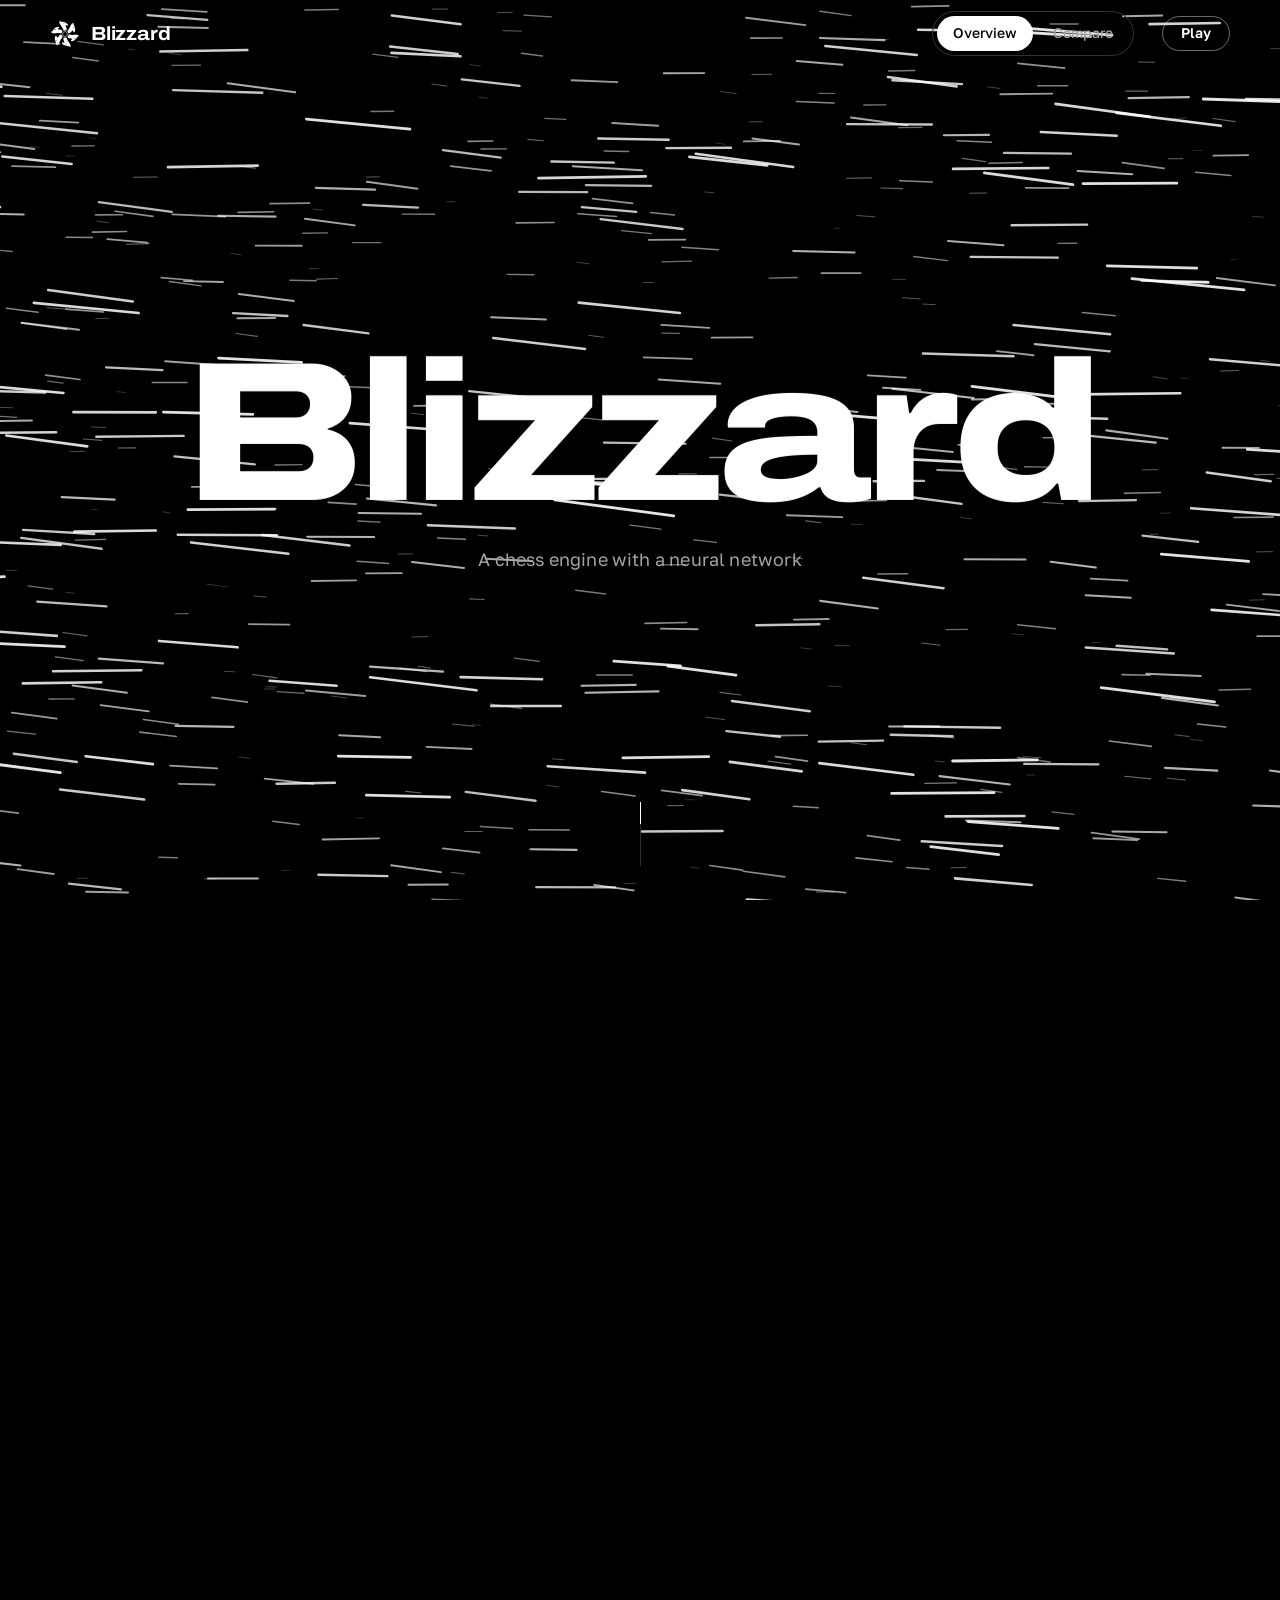
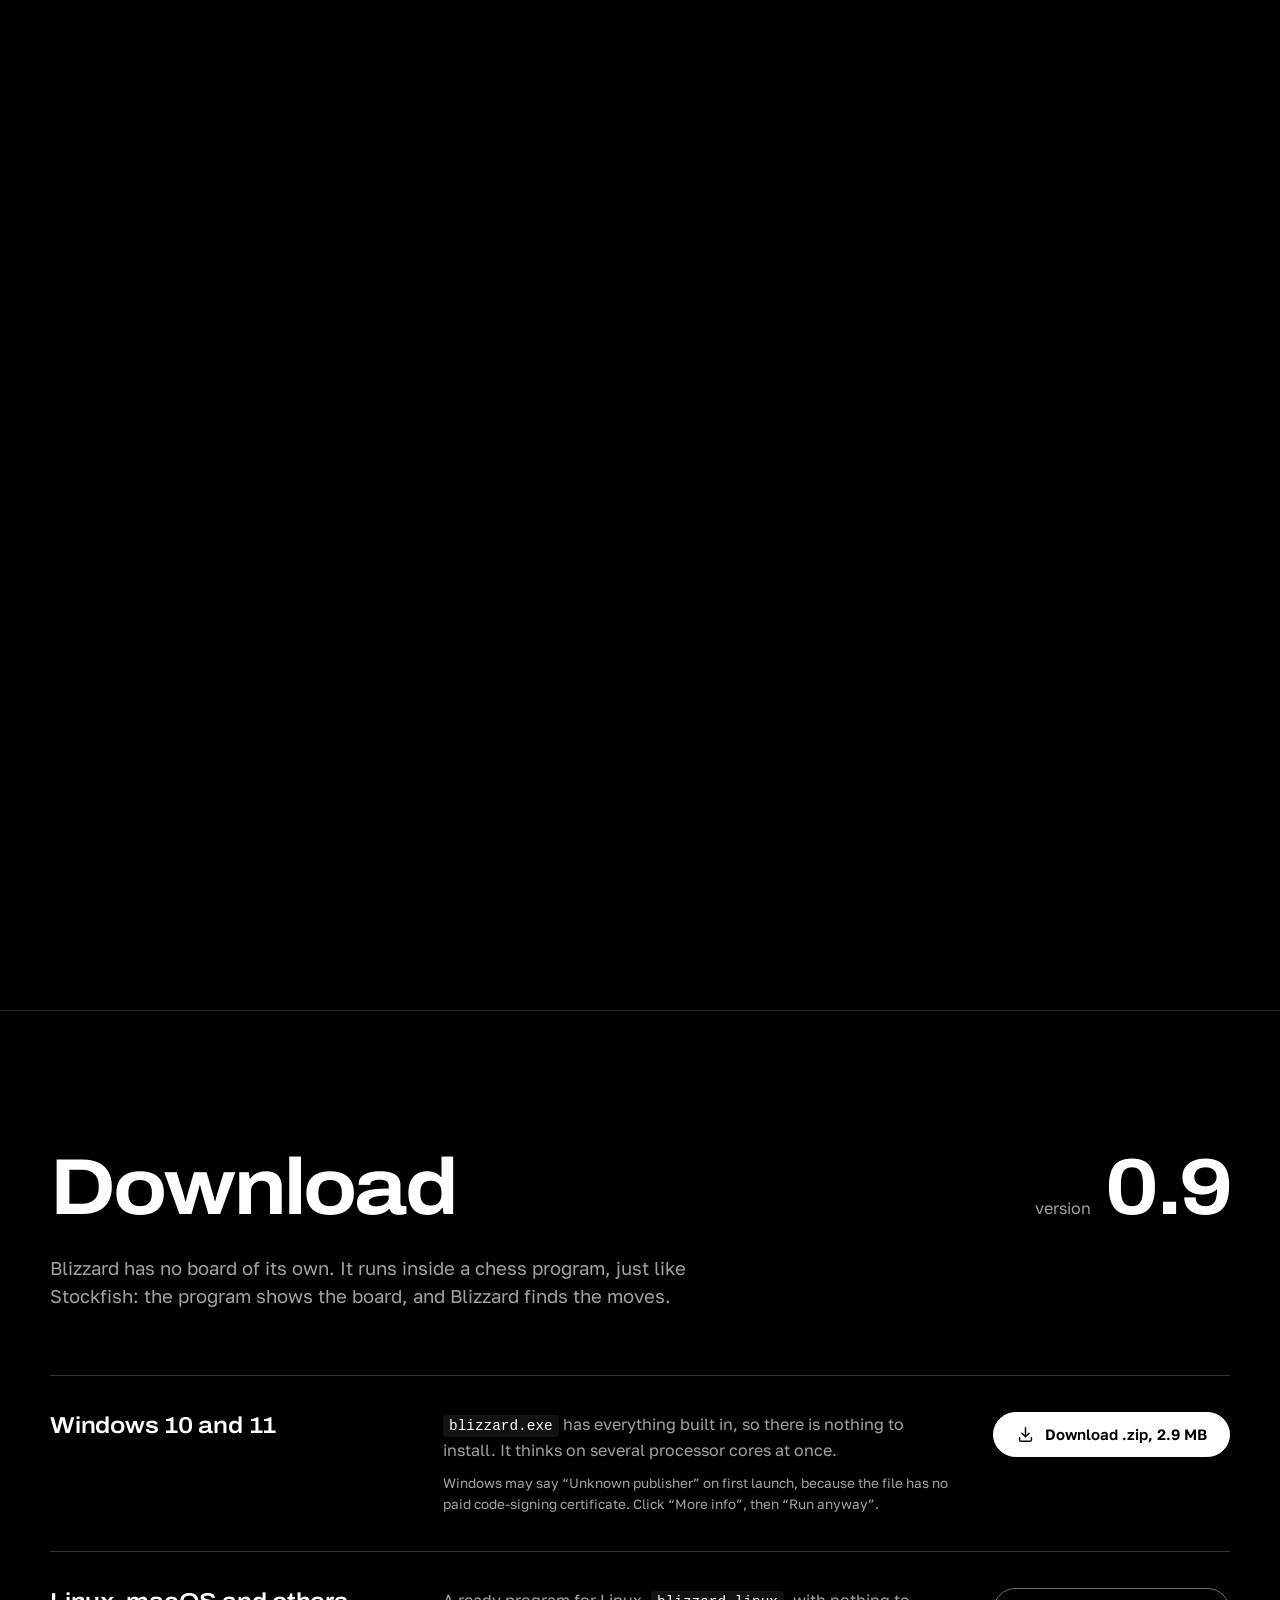
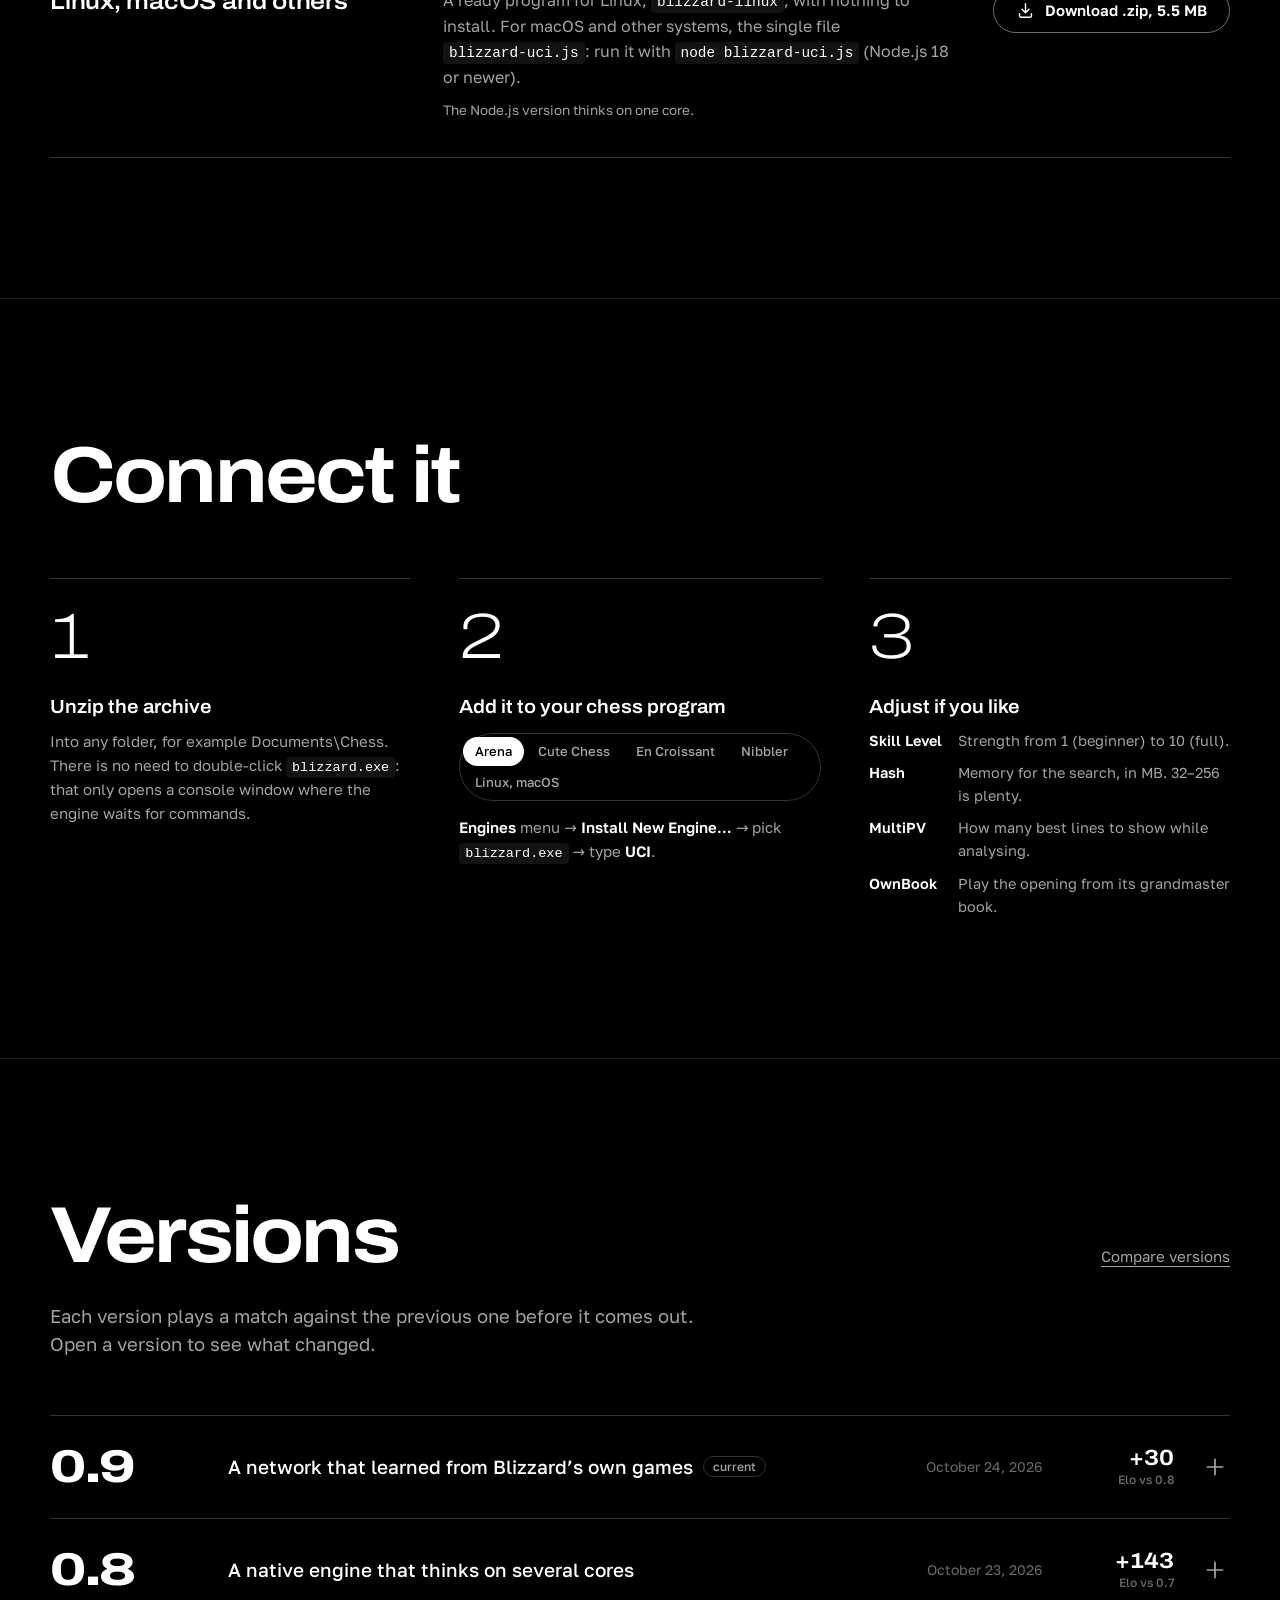
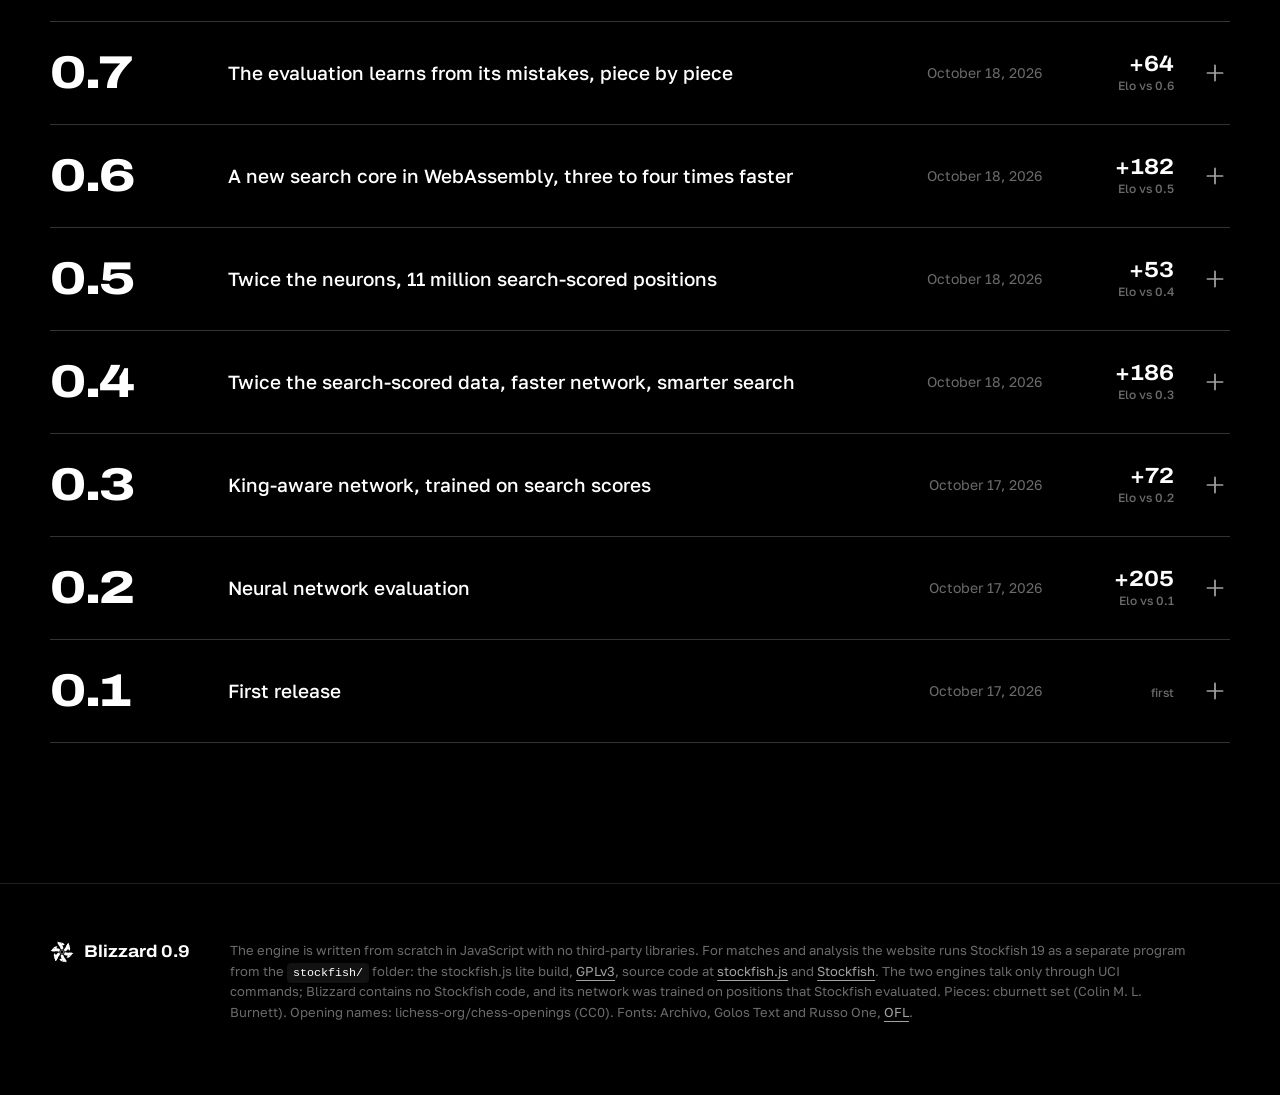
==== commit f7ae437f: "Blizzard 0.9: network trained on 48 M positions, 36.8 M from its own games Co-Authored-By: Claude Op" ====
--- a/index.html
+++ b/index.html
@@ -374,7 +374,7 @@
         </div>
         <div class="mark-text" id="markText">
           <h2 class="mark-title">Written from scratch.<br>Trained in the storm.</h2>
-          <p>Blizzard is a chess engine written from scratch in C and JavaScript. Its neural network learned from <span data-fact="positions">11 million</span> positions, each one scored by Stockfish. It plugs into Arena, Cute Chess and En Croissant, or plays right here in your browser.</p>
+          <p>Blizzard is a chess engine written from scratch in C and JavaScript. Its neural network learned from <span data-fact="positions">48 million</span> positions, each one scored by Stockfish. It plugs into Arena, Cute Chess and En Croissant, or plays right here in your browser.</p>
           <div class="cta">
             <a class="btn solid big" data-dl="windows" href="#download">
               <svg><use href="#h-down"/></svg>
@@ -512,11 +512,23 @@
    (node tools/uci-match.js). Замеры против Stockfish (node tools/sf-match.js) лежат в data/strength-<версия>.json,
    а файлы для скачивания — в dist/site/downloads; и то и другое подставляет build.js. */
 window.BLIZZARD_SITE = {
-  current: '0.8',
+  current: '0.9',
   // Репозиторий GitHub с релизами, например 'nick/blizzard'. Можно не заполнять, если сайт на ник.github.io.
   github: 'sacon1s/blizzard',
-  downloads: {"windows":{"href":"downloads/blizzard-0.8-windows.zip","size":"2.9 MB","bytes":3037950},"universal":{"href":"downloads/blizzard-0.8-universal.zip","size":"5.5 MB","bytes":5796010}},
+  downloads: {"windows":{"href":"downloads/blizzard-0.9-windows.zip","size":"2.9 MB","bytes":3036434},"universal":{"href":"downloads/blizzard-0.9-universal.zip","size":"5.5 MB","bytes":5790654}},
   versions: [
+    {
+      v: '0.9',
+      date: '2026-10-24',
+      title: 'A network that learned from Blizzard’s own games',
+      vsPrev: { elo: 30, lo: -3, hi: 62, games: 200 },
+      changes: [
+        '<b>A network trained on 48 million positions</b>: 36.8 million come from Blizzard playing itself on a home six-core PC for about 18 hours, every position scored by Stockfish 17 with a search five times deeper than before. The network keeps its size, so the engine is just as fast; its error on held-out positions is 16% lower, and its evaluations are closer to a deep Stockfish analysis: 0.75 pawns off on average instead of 0.84.',
+        '<b>Search</b>: moves get reduced a little more when the replies before them kept failing high (+20 Elo in 800 games).',
+        '<b>Website</b>: a real snowstorm on the first screen, move sounds, and arrows and highlighted squares drawn with the right mouse button.',
+        '<b>Tested and left out</b>: a network twice as wide was 59 Elo stronger at the same number of positions per move, but a third slower, and lost 12 Elo at the same time per move.',
+      ],
+    },
     {
       v: '0.8',
       date: '2026-10-23',
@@ -616,7 +628,7 @@
     },
   ],
 };
-(function (S) { for (const v of window.BLIZZARD_SITE.versions) v.strength = v.strength || S[v.v] || null; })({"0.1":{"version":"0.1","build":"Stockfish 19 (stockfish.js lite, single thread)","movetime":200,"headline":2500,"matches":[{"sf":2200,"games":60,"w":51,"d":2,"l":7,"elo":325,"lo":224,"hi":510},{"sf":2500,"games":60,"w":49,"d":5,"l":6,"elo":313,"lo":218,"hi":474},{"sf":2800,"games":60,"w":8,"d":6,"l":46,"elo":-260,"lo":-394,"hi":-170}]},"0.2":{"version":"0.2","build":"Stockfish 19 (stockfish.js lite, single thread)","movetime":200,"headline":2800,"matches":[{"sf":2500,"games":60,"w":57,"d":0,"l":3,"elo":512,"lo":372,"hi":798},{"sf":2800,"games":60,"w":14,"d":13,"l":33,"elo":-114,"lo":-203,"hi":-38},{"sf":3000,"games":60,"w":5,"d":11,"l":44,"elo":-269,"lo":-390,"hi":-187}]},"0.3":{"version":"0.3","build":"Stockfish 19 (stockfish.js lite, single thread)","movetime":200,"headline":2800,"matches":[{"sf":2800,"games":60,"w":24,"d":8,"l":28,"elo":-23,"lo":-108,"hi":59},{"sf":3000,"games":60,"w":3,"d":18,"l":39,"elo":-241,"lo":-336,"hi":-169},{"sf":3190,"games":60,"w":2,"d":9,"l":49,"elo":-366,"lo":-523,"hi":-276}]},"0.4":{"version":"0.4","build":"Stockfish 19 (stockfish.js lite, single thread)","movetime":200,"headline":2800,"matches":[{"sf":2800,"games":40,"w":21,"d":7,"l":12,"elo":80,"lo":-17,"hi":190},{"sf":3000,"games":40,"w":4,"d":13,"l":23,"elo":-179,"lo":-290,"hi":-95}]},"0.5":{"version":"0.5","build":"Stockfish 19 (stockfish.js lite, single thread)","movetime":200,"headline":2800,"matches":[{"sf":2800,"games":40,"w":21,"d":10,"l":9,"elo":108,"lo":17,"hi":216},{"sf":3000,"games":40,"w":5,"d":14,"l":21,"elo":-147,"lo":-250,"hi":-64}]},"0.6":{"version":"0.6","build":"Stockfish 19 (stockfish.js lite, single thread)","movetime":200,"headline":3000,"matches":[{"sf":2800,"games":40,"w":27,"d":5,"l":8,"elo":179,"lo":80,"hi":319},{"sf":3000,"games":40,"w":22,"d":13,"l":5,"elo":158,"lo":73,"hi":265},{"sf":3190,"games":40,"w":11,"d":14,"l":15,"elo":-35,"lo":-126,"hi":52}]},"0.7":{"version":"0.7","build":"Stockfish 19 (stockfish.js lite, single thread)","movetime":200,"headline":3190,"matches":[{"sf":2800,"games":40,"w":30,"d":5,"l":5,"elo":255,"lo":151,"hi":425},{"sf":3000,"games":40,"w":14,"d":19,"l":7,"elo":61,"lo":-15,"hi":144},{"sf":3190,"games":40,"w":10,"d":20,"l":10,"elo":0,"lo":-77,"hi":77}]},"0.8":{"version":"0.8","build":"Stockfish 19 (stockfish.js lite, single thread)","movetime":200,"headline":3190,"matches":[{"sf":2800,"games":30,"w":26,"d":4,"l":0,"elo":458,"lo":334,"hi":798},{"sf":3190,"games":30,"w":11,"d":14,"l":5,"elo":70,"lo":-18,"hi":169}]}});
+(function (S) { for (const v of window.BLIZZARD_SITE.versions) v.strength = v.strength || S[v.v] || null; })({"0.1":{"version":"0.1","build":"Stockfish 19 (stockfish.js lite, single thread)","movetime":200,"headline":2500,"matches":[{"sf":2200,"games":60,"w":51,"d":2,"l":7,"elo":325,"lo":224,"hi":510},{"sf":2500,"games":60,"w":49,"d":5,"l":6,"elo":313,"lo":218,"hi":474},{"sf":2800,"games":60,"w":8,"d":6,"l":46,"elo":-260,"lo":-394,"hi":-170}]},"0.2":{"version":"0.2","build":"Stockfish 19 (stockfish.js lite, single thread)","movetime":200,"headline":2800,"matches":[{"sf":2500,"games":60,"w":57,"d":0,"l":3,"elo":512,"lo":372,"hi":798},{"sf":2800,"games":60,"w":14,"d":13,"l":33,"elo":-114,"lo":-203,"hi":-38},{"sf":3000,"games":60,"w":5,"d":11,"l":44,"elo":-269,"lo":-390,"hi":-187}]},"0.3":{"version":"0.3","build":"Stockfish 19 (stockfish.js lite, single thread)","movetime":200,"headline":2800,"matches":[{"sf":2800,"games":60,"w":24,"d":8,"l":28,"elo":-23,"lo":-108,"hi":59},{"sf":3000,"games":60,"w":3,"d":18,"l":39,"elo":-241,"lo":-336,"hi":-169},{"sf":3190,"games":60,"w":2,"d":9,"l":49,"elo":-366,"lo":-523,"hi":-276}]},"0.4":{"version":"0.4","build":"Stockfish 19 (stockfish.js lite, single thread)","movetime":200,"headline":2800,"matches":[{"sf":2800,"games":40,"w":21,"d":7,"l":12,"elo":80,"lo":-17,"hi":190},{"sf":3000,"games":40,"w":4,"d":13,"l":23,"elo":-179,"lo":-290,"hi":-95}]},"0.5":{"version":"0.5","build":"Stockfish 19 (stockfish.js lite, single thread)","movetime":200,"headline":2800,"matches":[{"sf":2800,"games":40,"w":21,"d":10,"l":9,"elo":108,"lo":17,"hi":216},{"sf":3000,"games":40,"w":5,"d":14,"l":21,"elo":-147,"lo":-250,"hi":-64}]},"0.6":{"version":"0.6","build":"Stockfish 19 (stockfish.js lite, single thread)","movetime":200,"headline":3000,"matches":[{"sf":2800,"games":40,"w":27,"d":5,"l":8,"elo":179,"lo":80,"hi":319},{"sf":3000,"games":40,"w":22,"d":13,"l":5,"elo":158,"lo":73,"hi":265},{"sf":3190,"games":40,"w":11,"d":14,"l":15,"elo":-35,"lo":-126,"hi":52}]},"0.7":{"version":"0.7","build":"Stockfish 19 (stockfish.js lite, single thread)","movetime":200,"headline":3190,"matches":[{"sf":2800,"games":40,"w":30,"d":5,"l":5,"elo":255,"lo":151,"hi":425},{"sf":3000,"games":40,"w":14,"d":19,"l":7,"elo":61,"lo":-15,"hi":144},{"sf":3190,"games":40,"w":10,"d":20,"l":10,"elo":0,"lo":-77,"hi":77}]},"0.8":{"version":"0.8","build":"Stockfish 19 (stockfish.js lite, single thread)","movetime":200,"headline":3190,"matches":[{"sf":2800,"games":30,"w":26,"d":4,"l":0,"elo":458,"lo":334,"hi":798},{"sf":3190,"games":30,"w":11,"d":14,"l":5,"elo":70,"lo":-18,"hi":169}]},"0.9":{"version":"0.9","build":"Stockfish 19 (stockfish.js lite, single thread)","movetime":200,"headline":3190,"matches":[{"sf":2800,"games":30,"w":25,"d":4,"l":1,"elo":382,"lo":257,"hi":729},{"sf":3190,"games":30,"w":10,"d":16,"l":4,"elo":70,"lo":-12,"hi":161}]}});
 
 </script>
 <script>
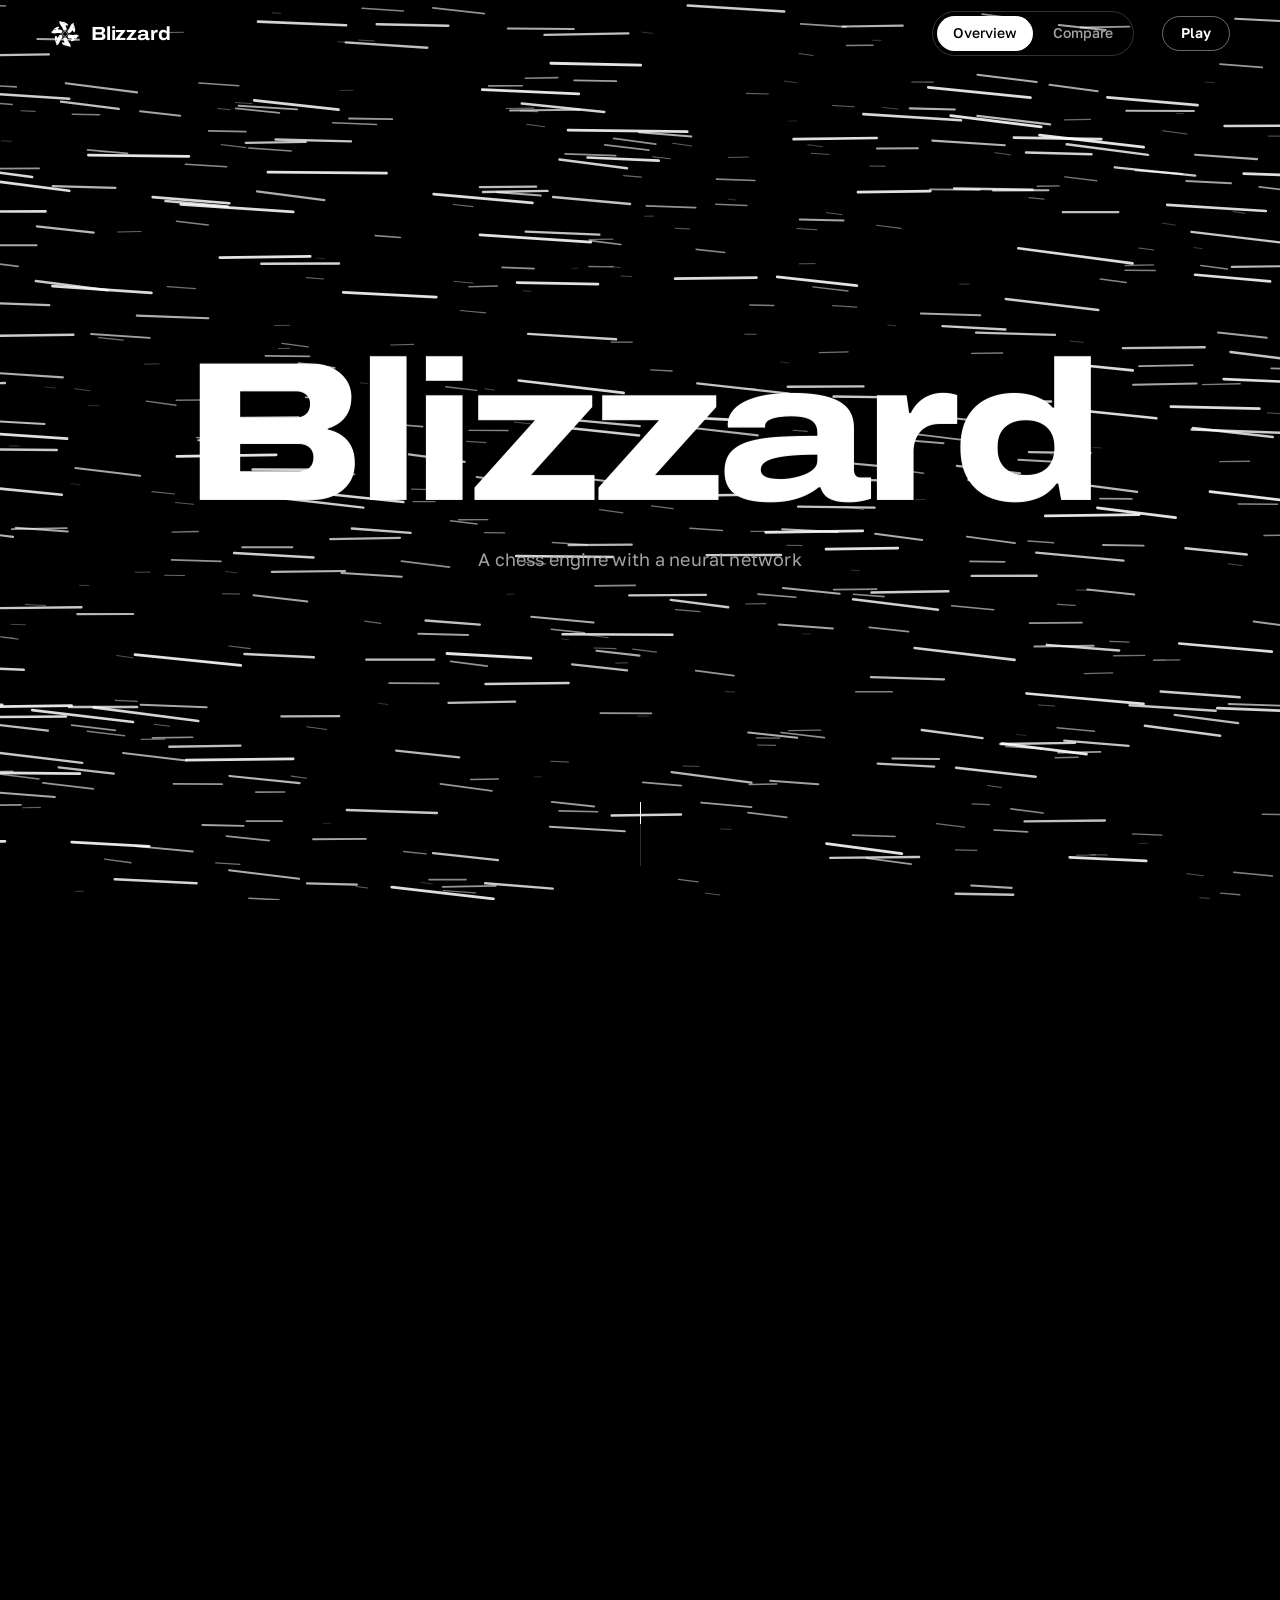
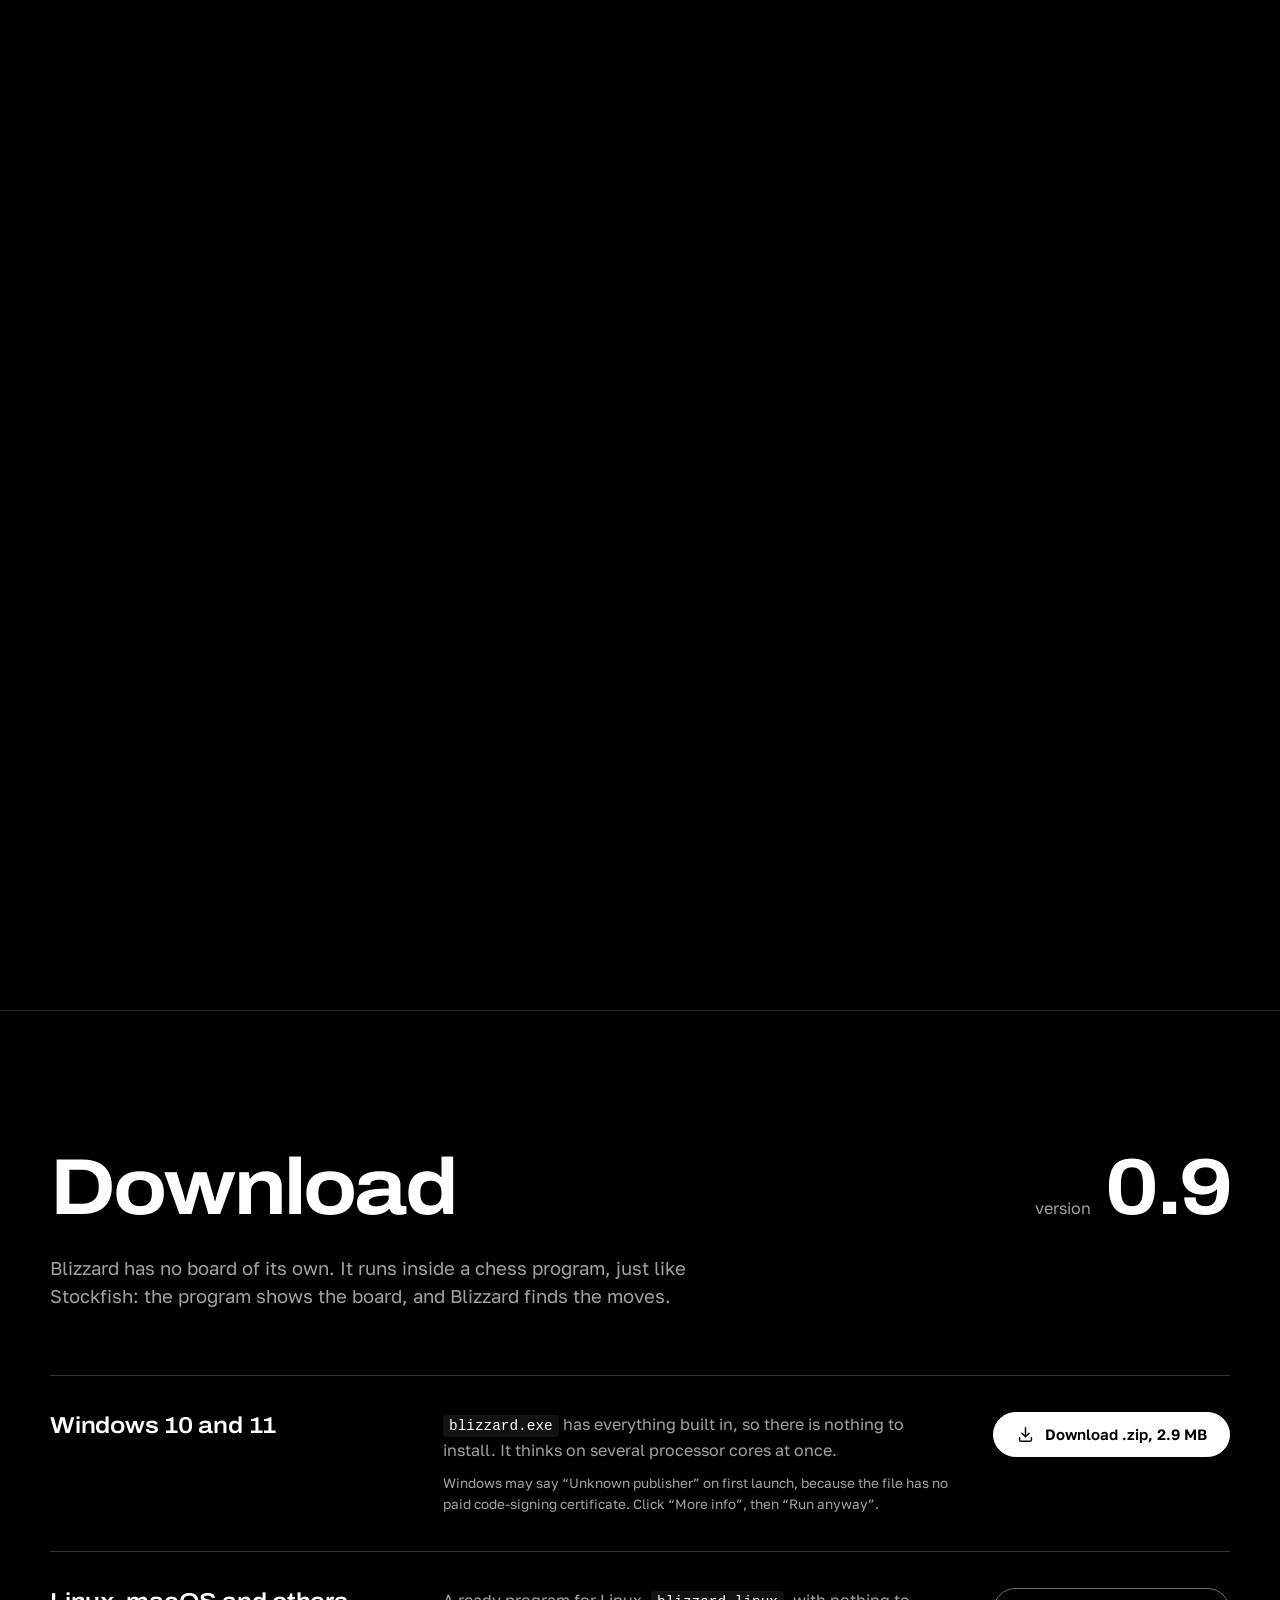
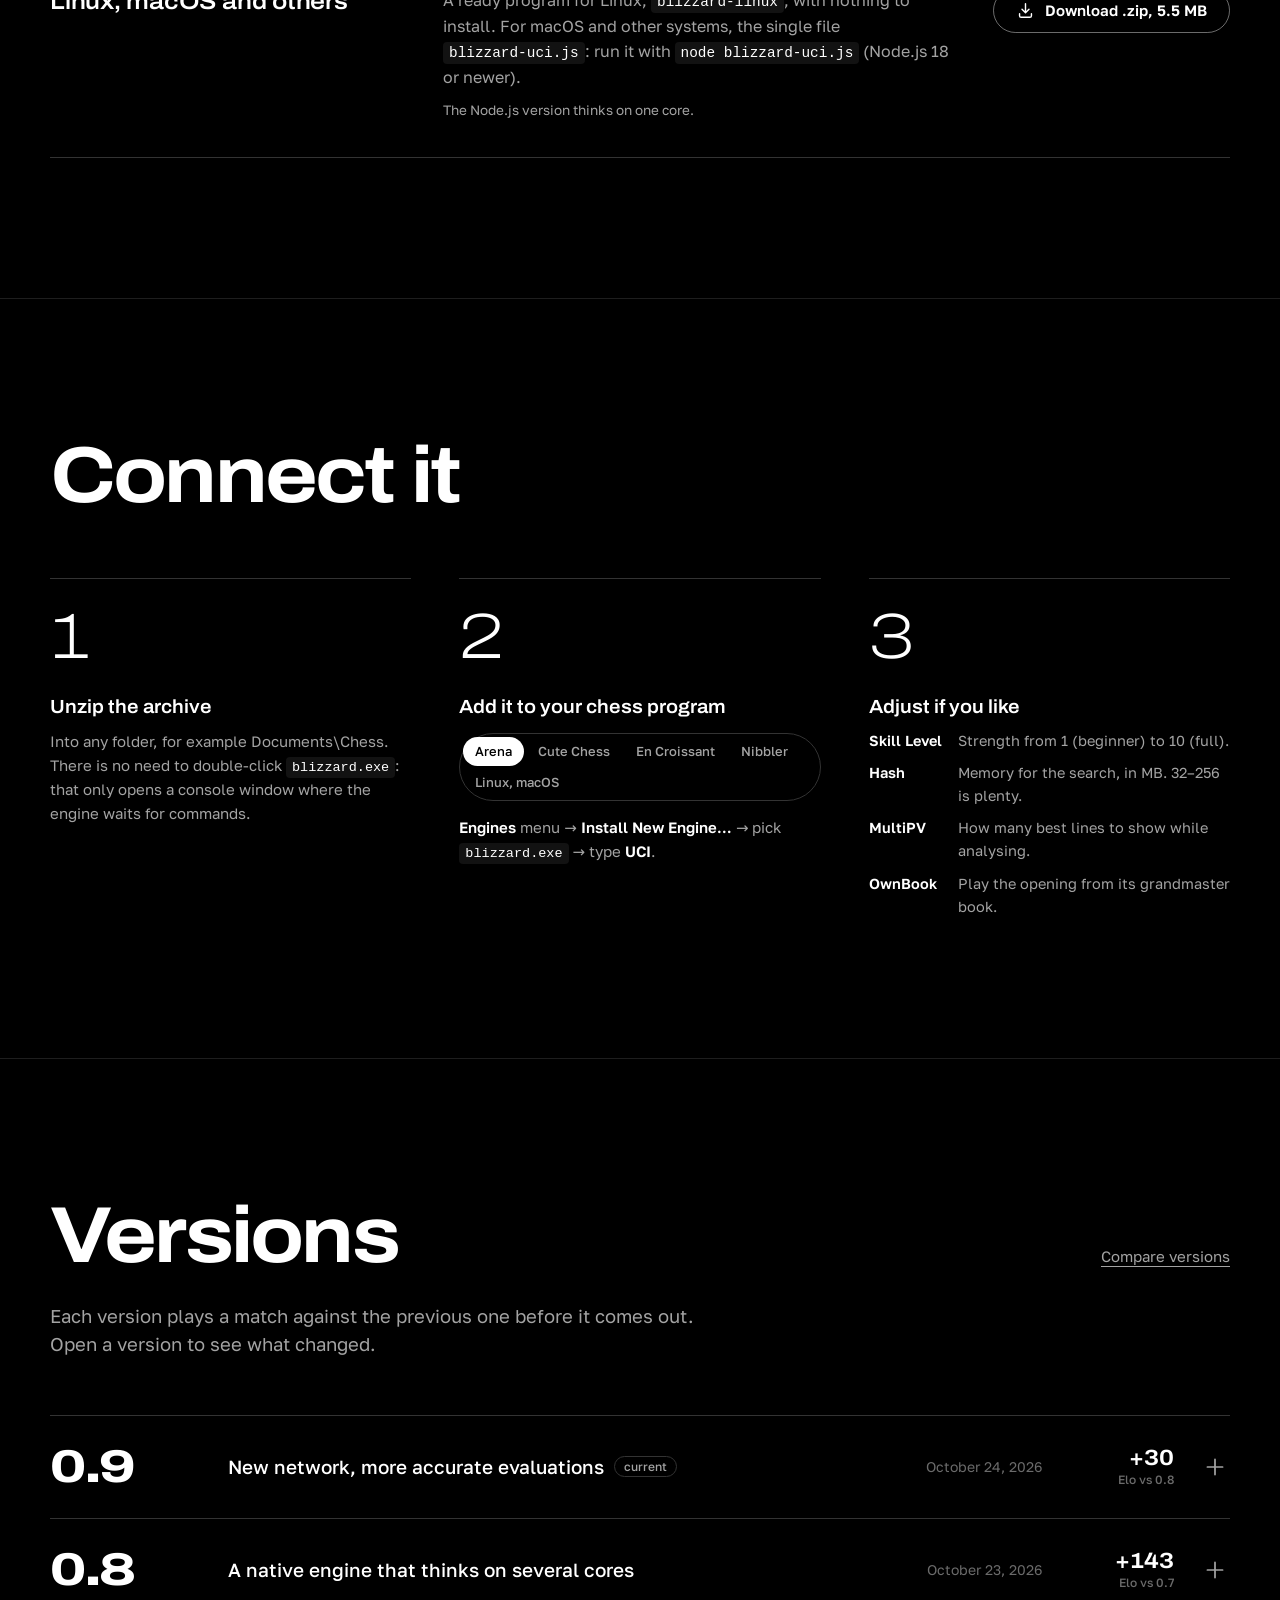
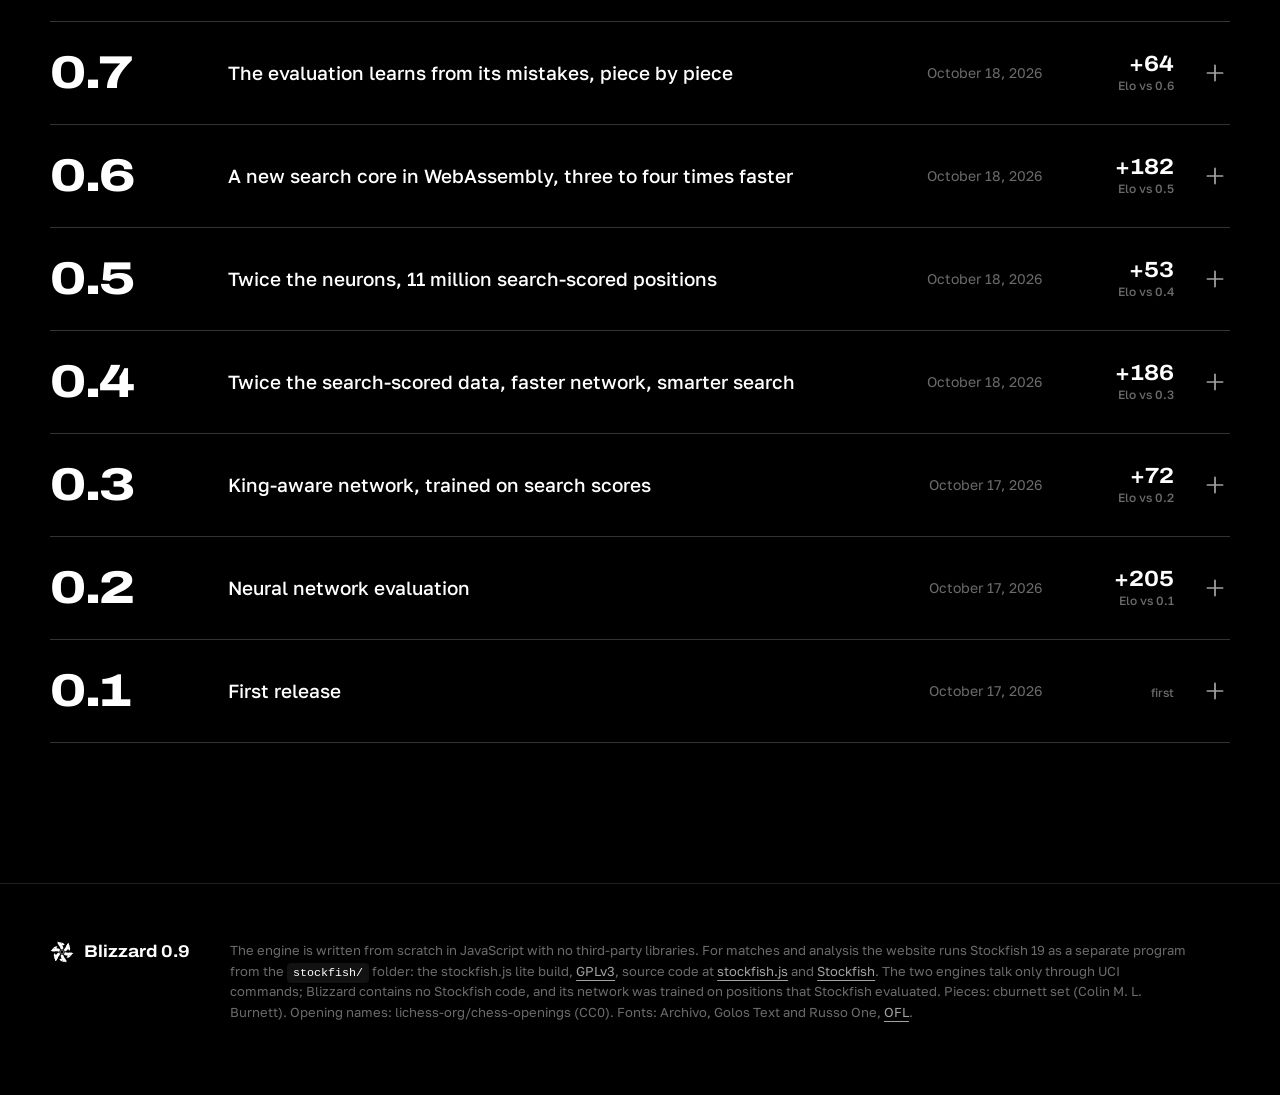
==== commit a8de05fd: "Shorter 0.9 notes on the site Co-Authored-By: Claude Opus 5.5 <noreply@anthropic.com> Claude-Session" ====
--- a/index.html
+++ b/index.html
@@ -520,13 +520,12 @@
     {
       v: '0.9',
       date: '2026-10-24',
-      title: 'A network that learned from Blizzard’s own games',
+      title: 'New network, more accurate evaluations',
       vsPrev: { elo: 30, lo: -3, hi: 62, games: 200 },
       changes: [
-        '<b>A network trained on 48 million positions</b>: 36.8 million come from Blizzard playing itself on a home six-core PC for about 18 hours, every position scored by Stockfish 17 with a search five times deeper than before. The network keeps its size, so the engine is just as fast; its error on held-out positions is 16% lower, and its evaluations are closer to a deep Stockfish analysis: 0.75 pawns off on average instead of 0.84.',
-        '<b>Search</b>: moves get reduced a little more when the replies before them kept failing high (+20 Elo in 800 games).',
-        '<b>Website</b>: a real snowstorm on the first screen, move sounds, and arrows and highlighted squares drawn with the right mouse button.',
-        '<b>Tested and left out</b>: a network twice as wide was 59 Elo stronger at the same number of positions per move, but a third slower, and lost 12 Elo at the same time per move.',
+        'New neural network trained on 48 million positions: more accurate evaluations, closer to Stockfish.',
+        'Better search: smarter move reductions.',
+        'Move sounds, plus arrows and highlighted squares drawn on the board with the right mouse button.',
       ],
     },
     {
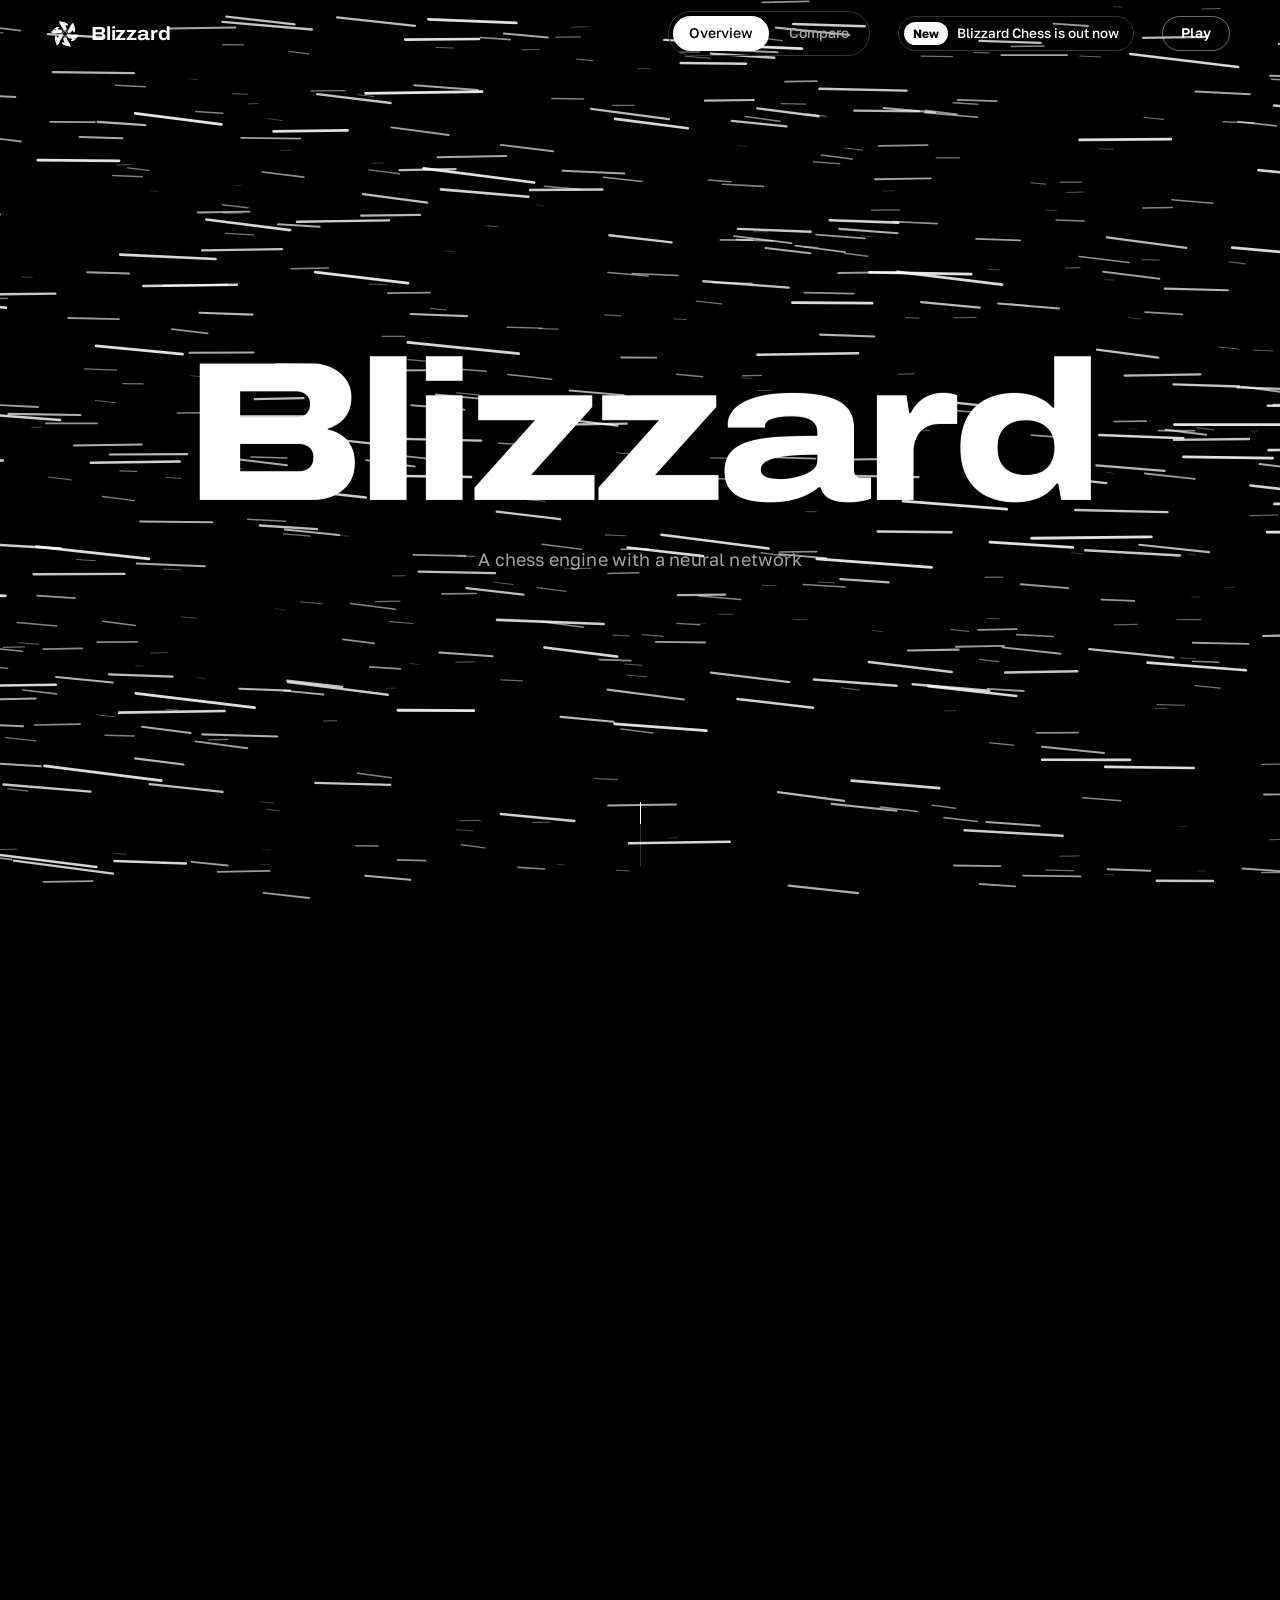
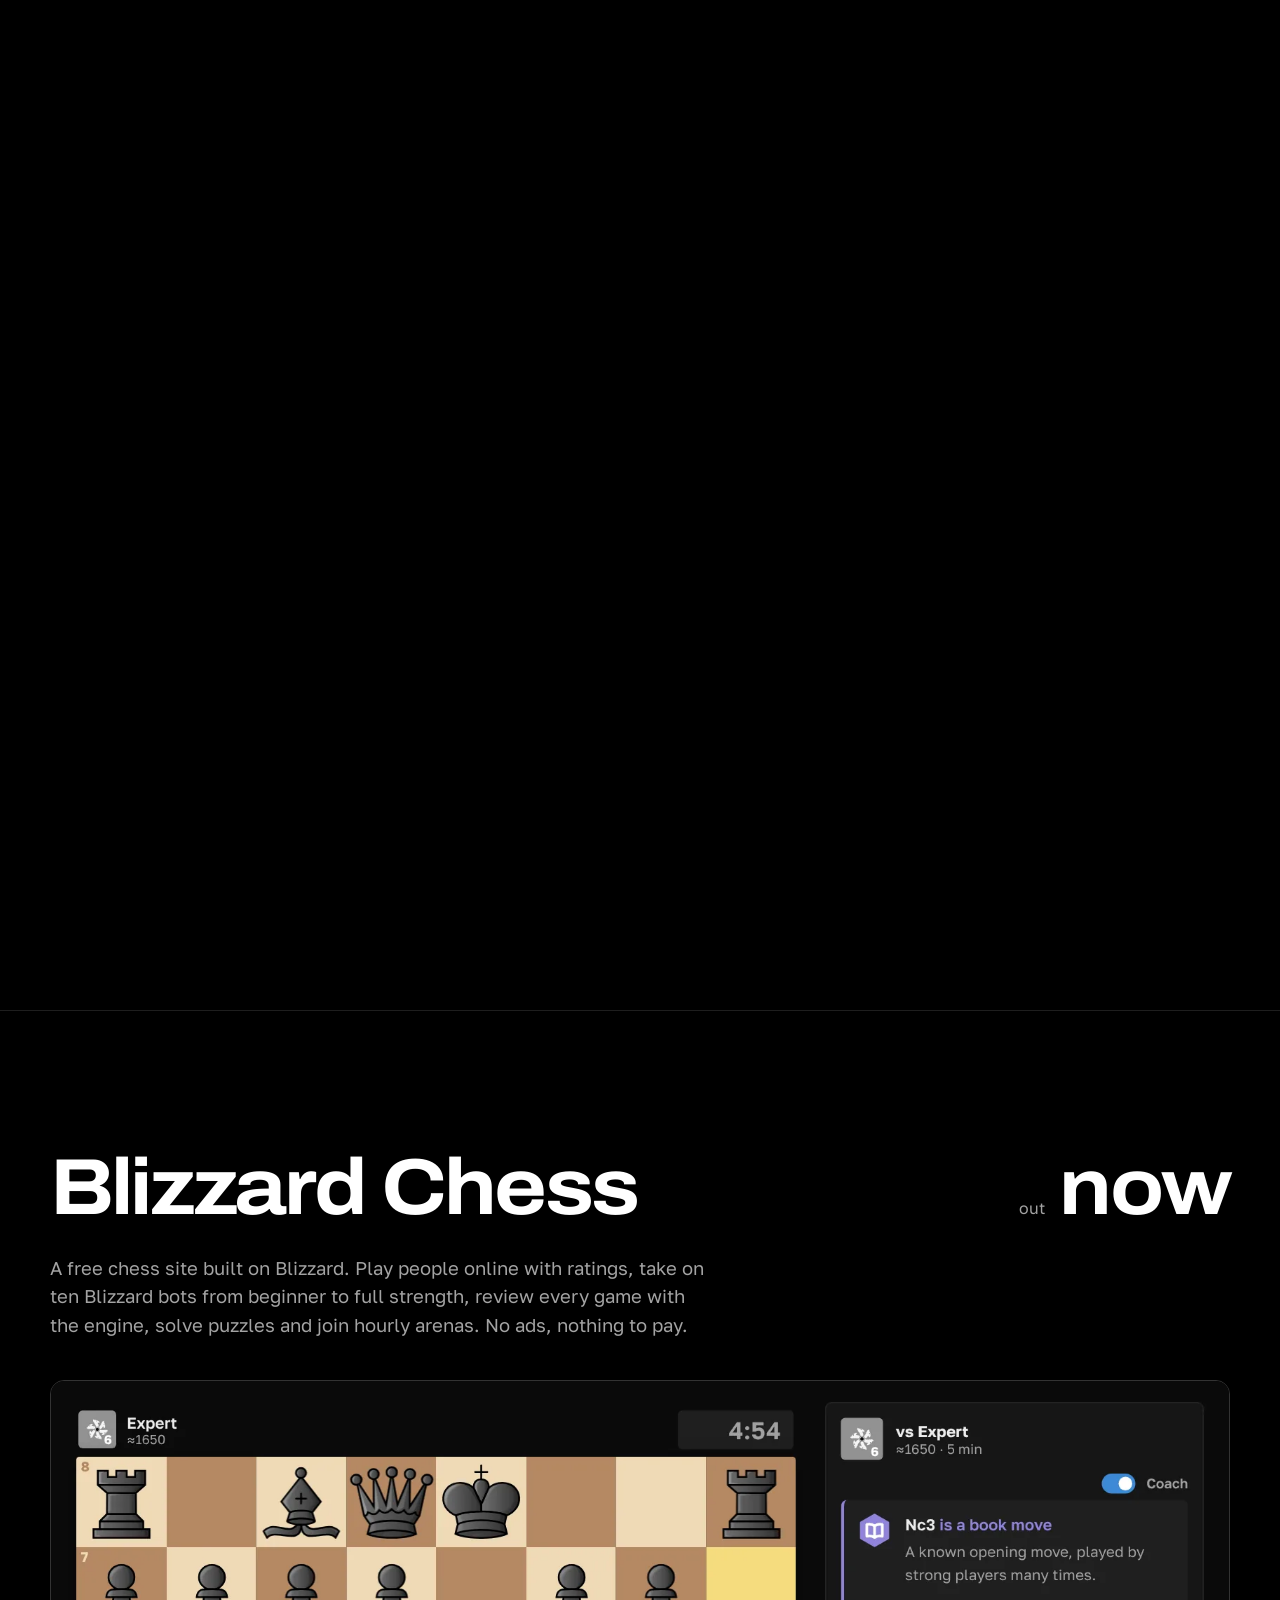
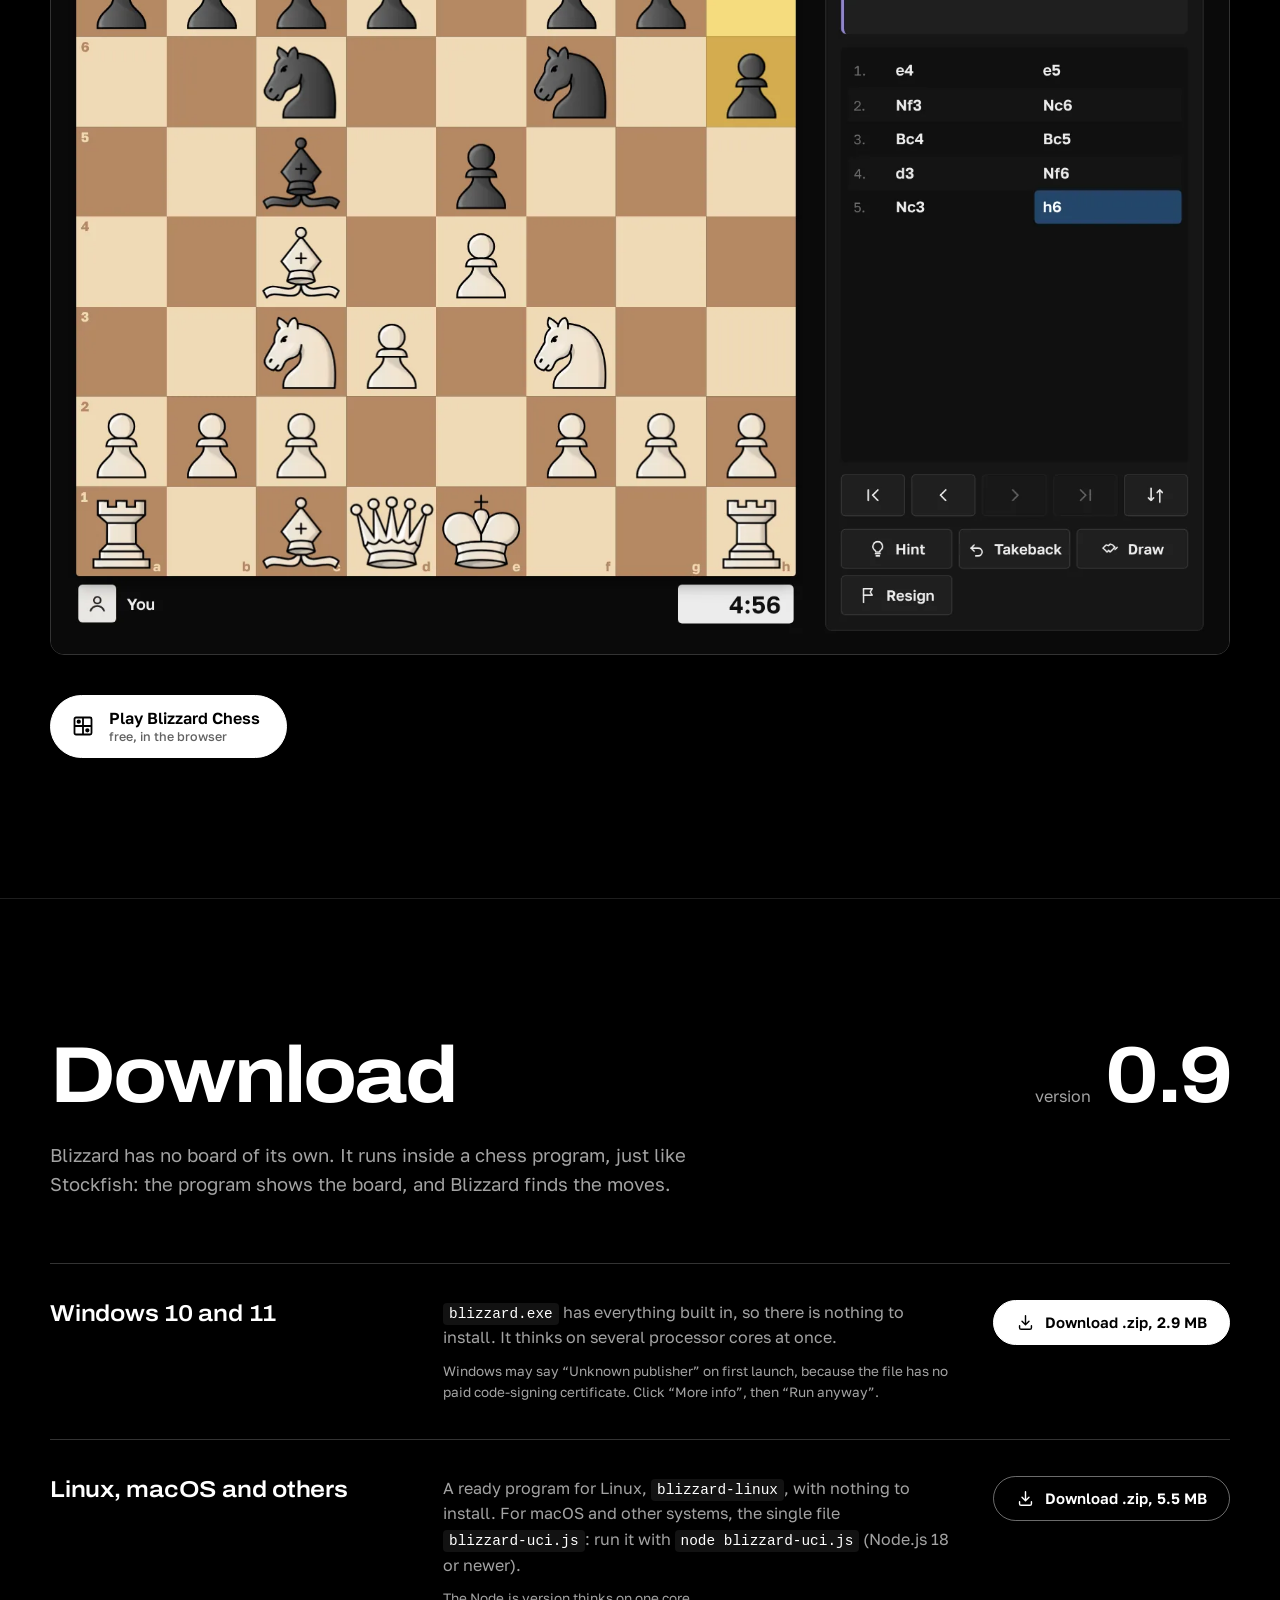
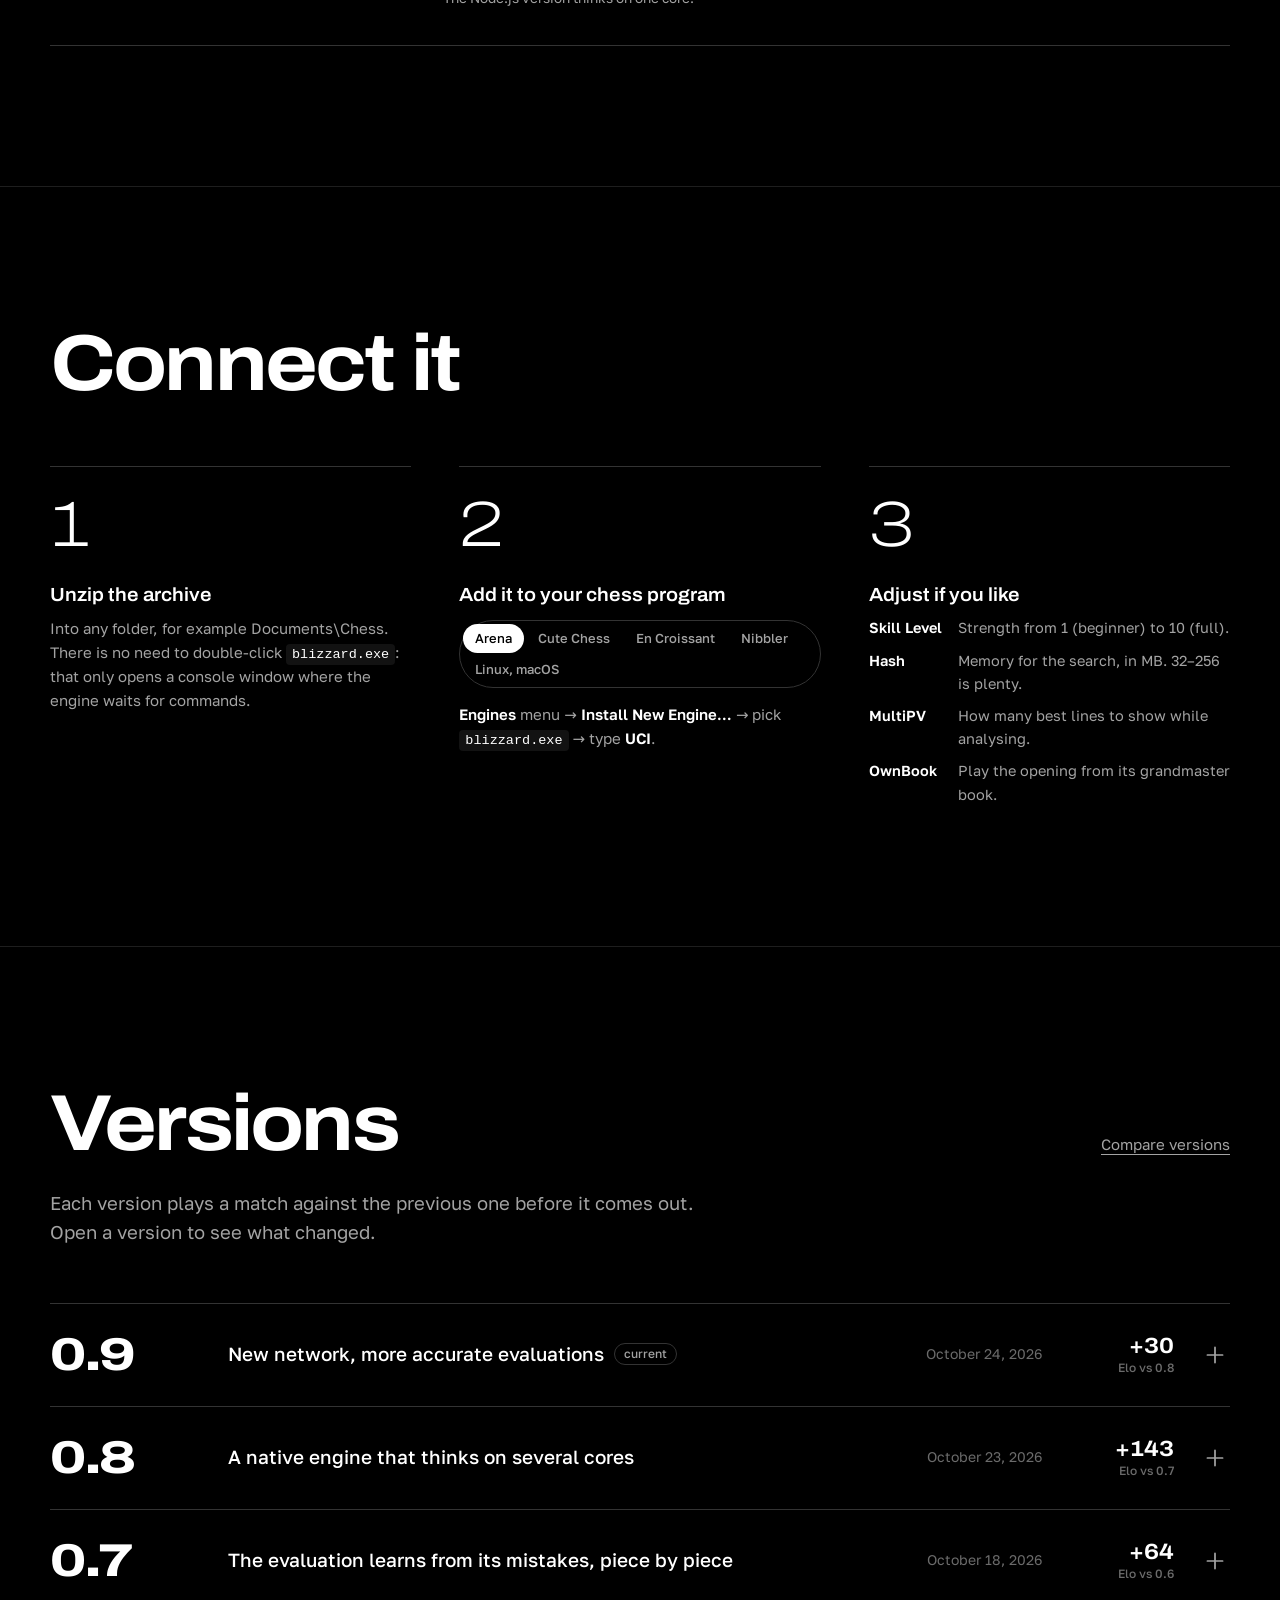
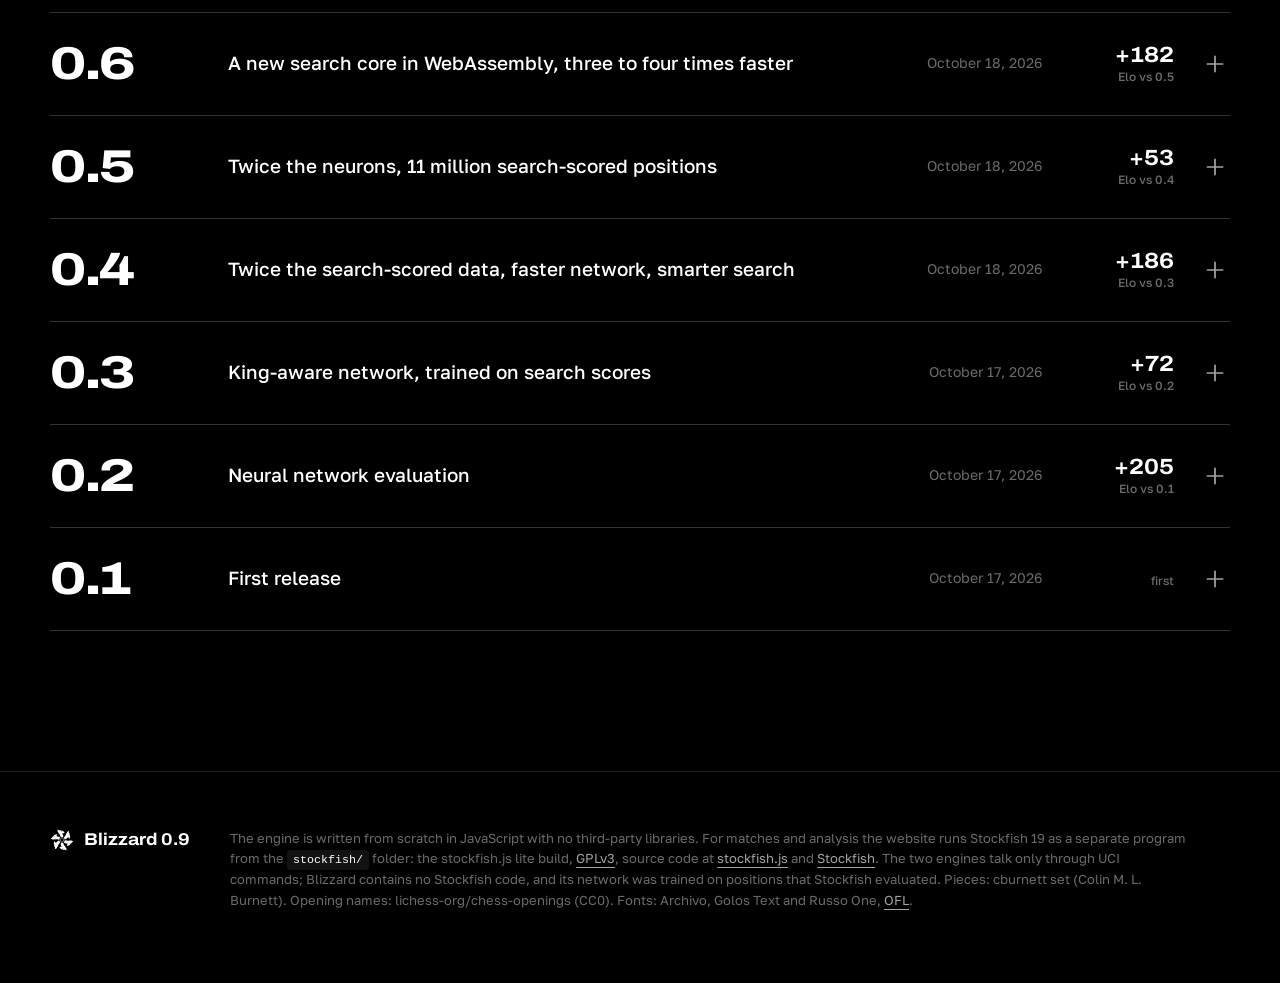
==== commit 4e670eb4: "Announce Blizzard Chess on the site and in the README Co-Authored-By: Claude Opus 5.5 <noreply@anthr" ====
--- a/index.html
+++ b/index.html
@@ -335,6 +335,17 @@
 .rm .mark-text { position: relative; opacity: 1; visibility: visible; left: auto; top: auto; bottom: auto; transform: none; width: min(560px, 100% - 32px); margin: 40px auto 0; text-align: center; padding: 0; }
 .rm .cta { justify-content: center; }
 
+
+.news { display: inline-flex; align-items: center; gap: 9px; padding: 5px 14px 5px 5px; border: 1px solid var(--hair-2); border-radius: 999px; color: #fff; text-decoration: none; font-size: 13.5px; font-weight: 500; white-space: nowrap; }
+.news b { background: #fff; color: #000; border-radius: 999px; padding: 2px 9px; font-size: 12px; font-weight: 700; }
+.news:hover { border-color: #fff; color: #fff; }
+#chess .lead { margin-bottom: 40px; }
+#chess .cta { margin-top: 0; }
+.chess-shot { display: block; border-radius: 14px; overflow: hidden; border: 1px solid var(--hair-2); margin-bottom: 40px; }
+.chess-shot img { display: block; width: 100%; height: auto; }
+.chess-shot:hover { border-color: #fff; }
+@media (max-width: 760px) { .news span { display: none; } .news { padding-right: 5px; } }
+
 </style>
 
 <svg width="0" height="0" style="position:absolute" aria-hidden="true"><defs>
@@ -358,6 +369,7 @@
     <a role="tab" href="#overview" data-tab="overview" aria-selected="true">Overview</a>
     <a role="tab" href="#compare" data-tab="compare" aria-selected="false">Compare</a>
   </nav>
+  <a class="news" href="https://sacon1s.github.io/blizzard.chess/"><b>New</b><span>Blizzard Chess is out now</span></a>
   <a class="btn line slim" href="play.html">Play</a>
 </header>
 
@@ -387,6 +399,23 @@
           </div>
         </div>
         <a class="cue" id="cue" href="#download" aria-label="Scroll down"><span></span></a>
+      </div>
+    </section>
+
+    <section class="sec" id="chess">
+      <div class="wrap">
+        <div class="sec-head">
+          <h2>Blizzard Chess</h2>
+          <p class="ver-big">out <b>now</b></p>
+        </div>
+        <p class="lead">A free chess site built on Blizzard. Play people online with ratings, take on ten Blizzard bots from beginner to full strength, review every game with the engine, solve puzzles and join hourly arenas. No ads, nothing to pay.</p>
+        <a class="chess-shot" href="https://sacon1s.github.io/blizzard.chess/"><img src="assets/blizzard-chess.webp" width="1680" height="1245" loading="lazy" alt="Blizzard Chess: a game against the Expert bot with the coach rating each move"></a>
+        <div class="cta">
+          <a class="btn solid big" href="https://sacon1s.github.io/blizzard.chess/">
+            <svg><use href="#h-board"/></svg>
+            <span><b>Play Blizzard Chess</b><small>free, in the browser</small></span>
+          </a>
+        </div>
       </div>
     </section>
 
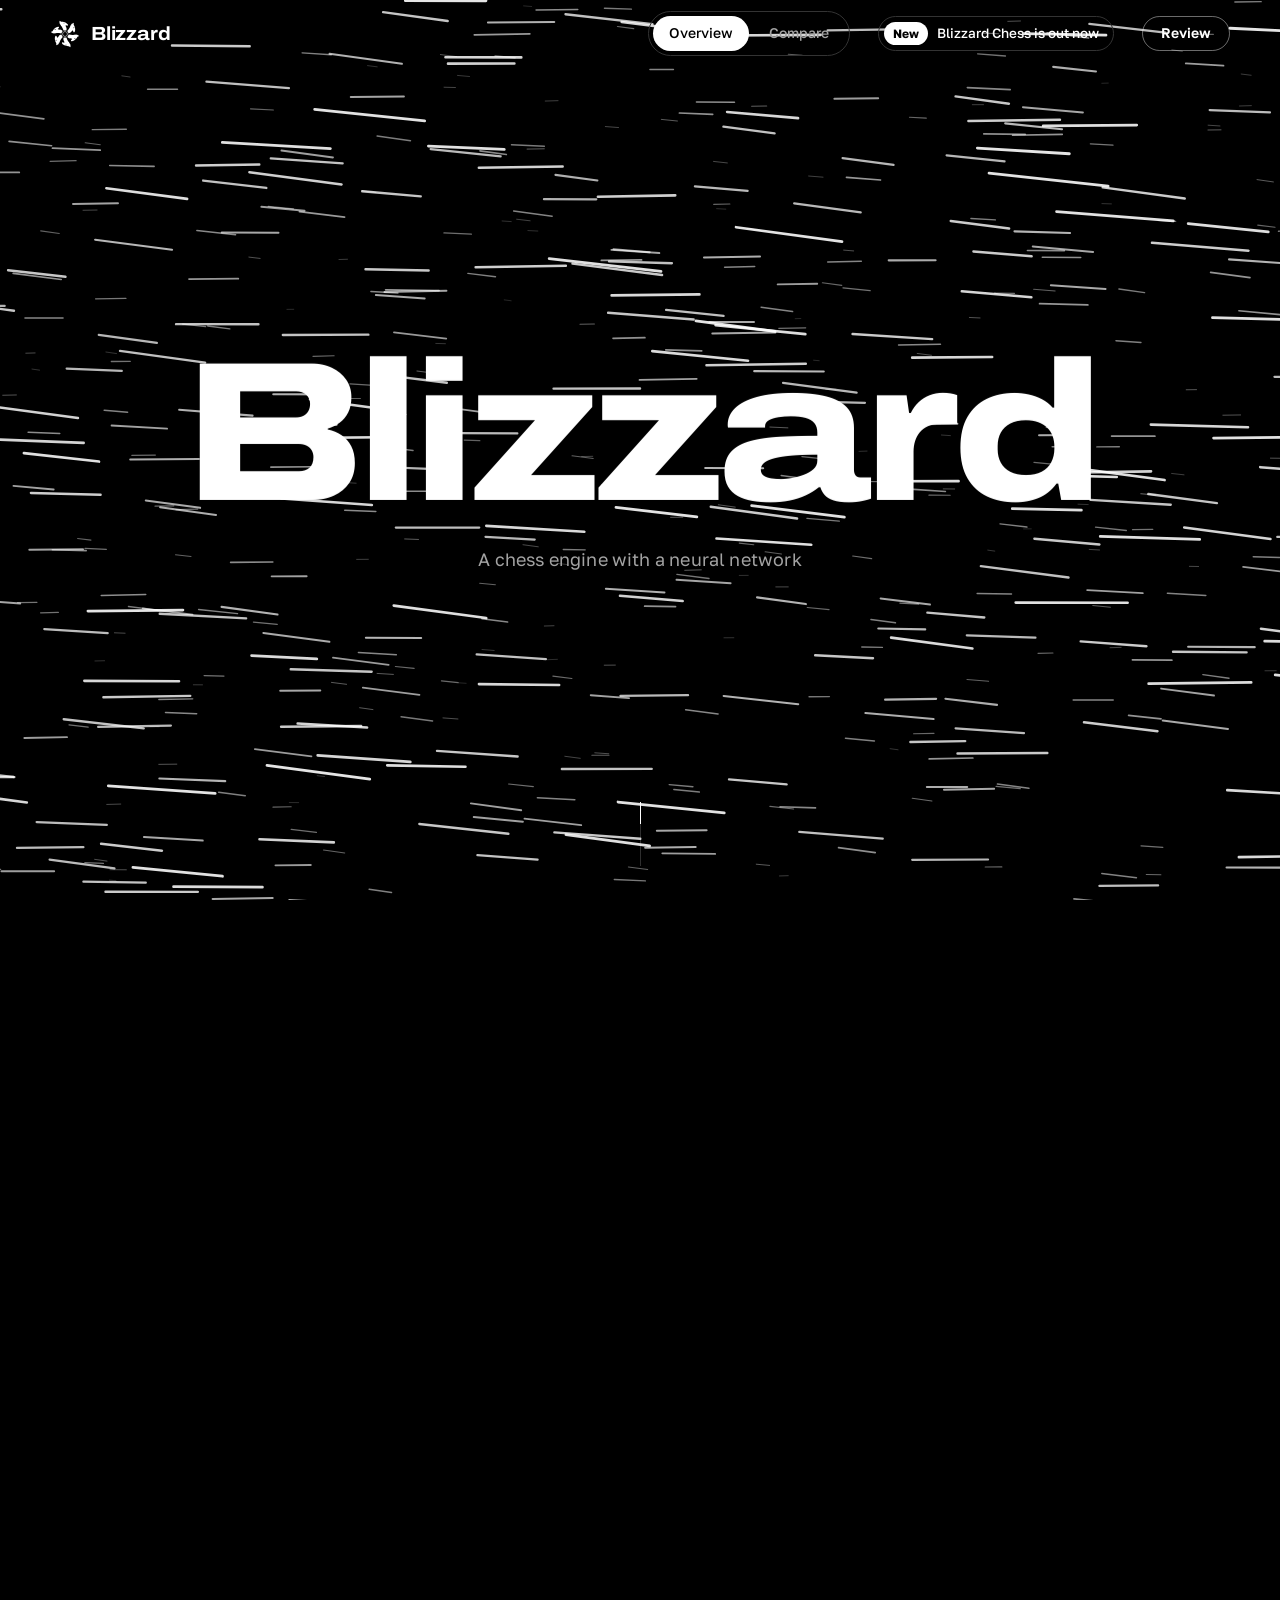
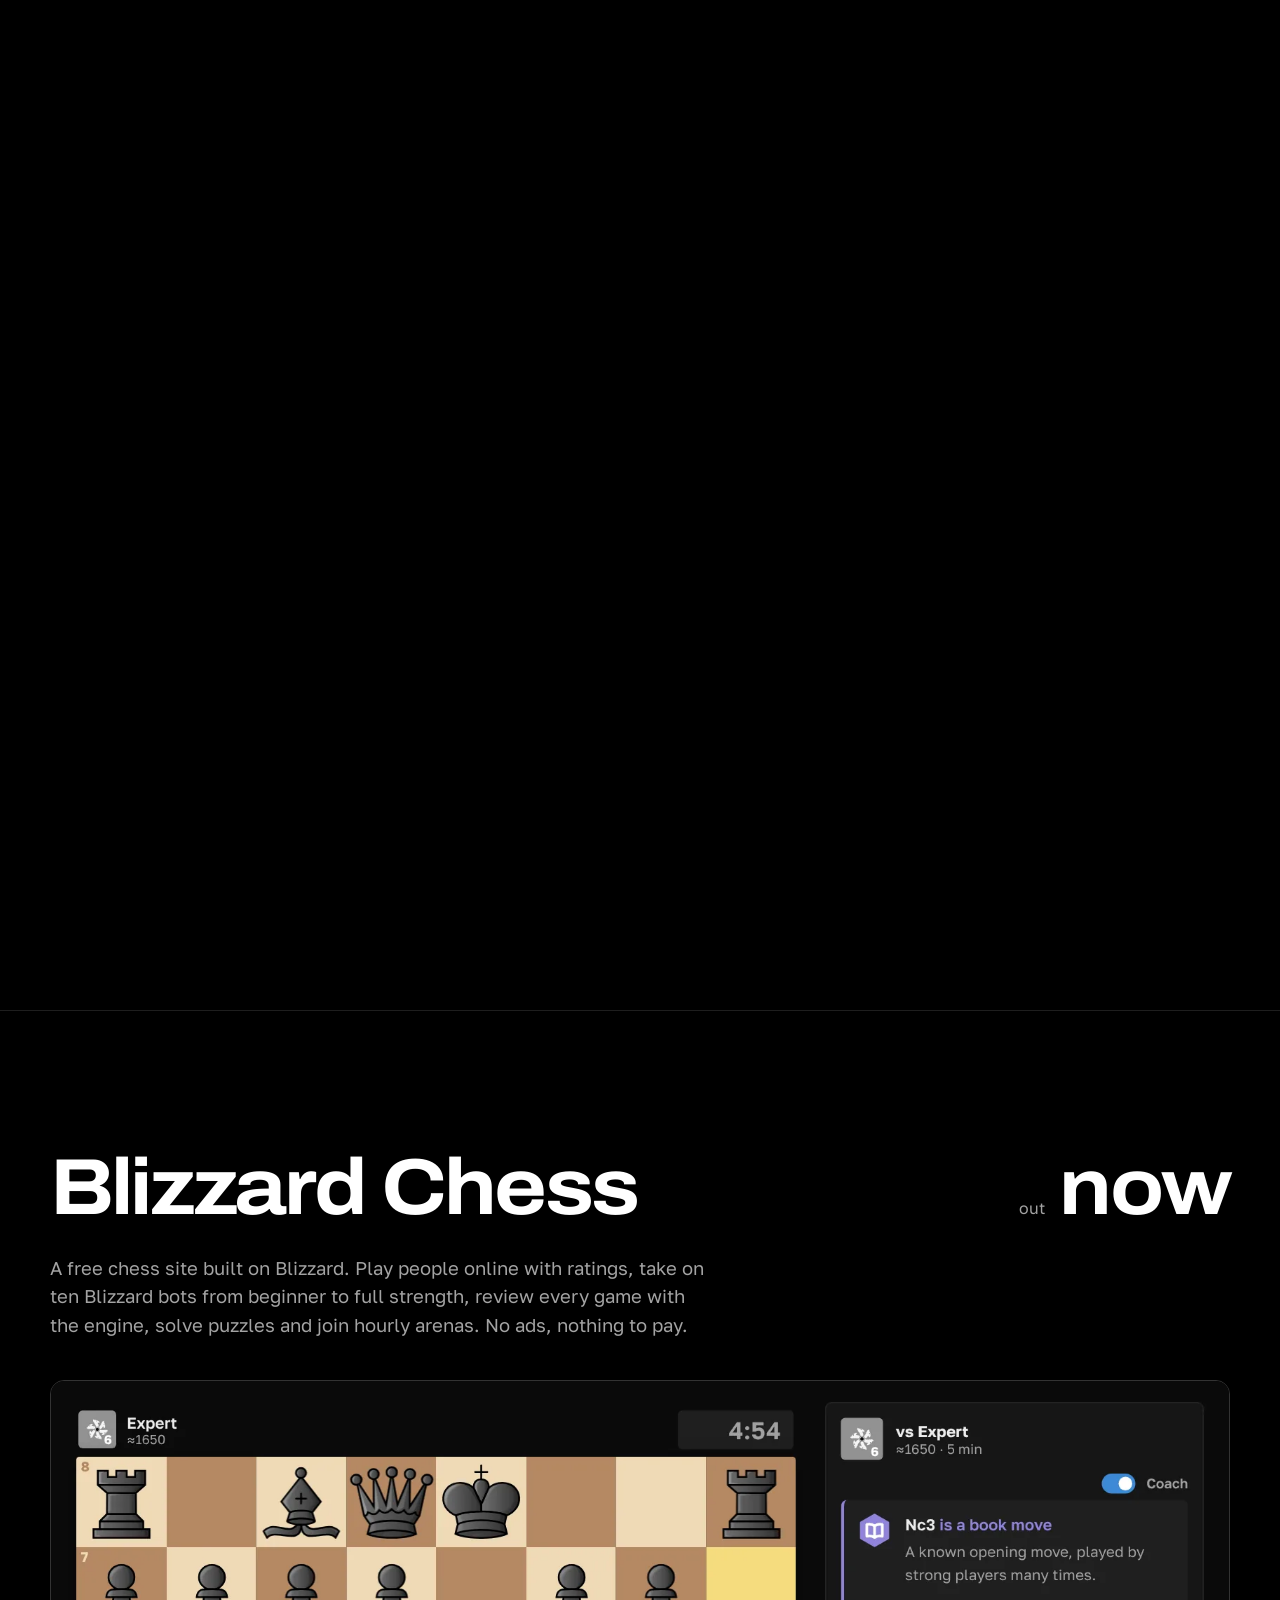
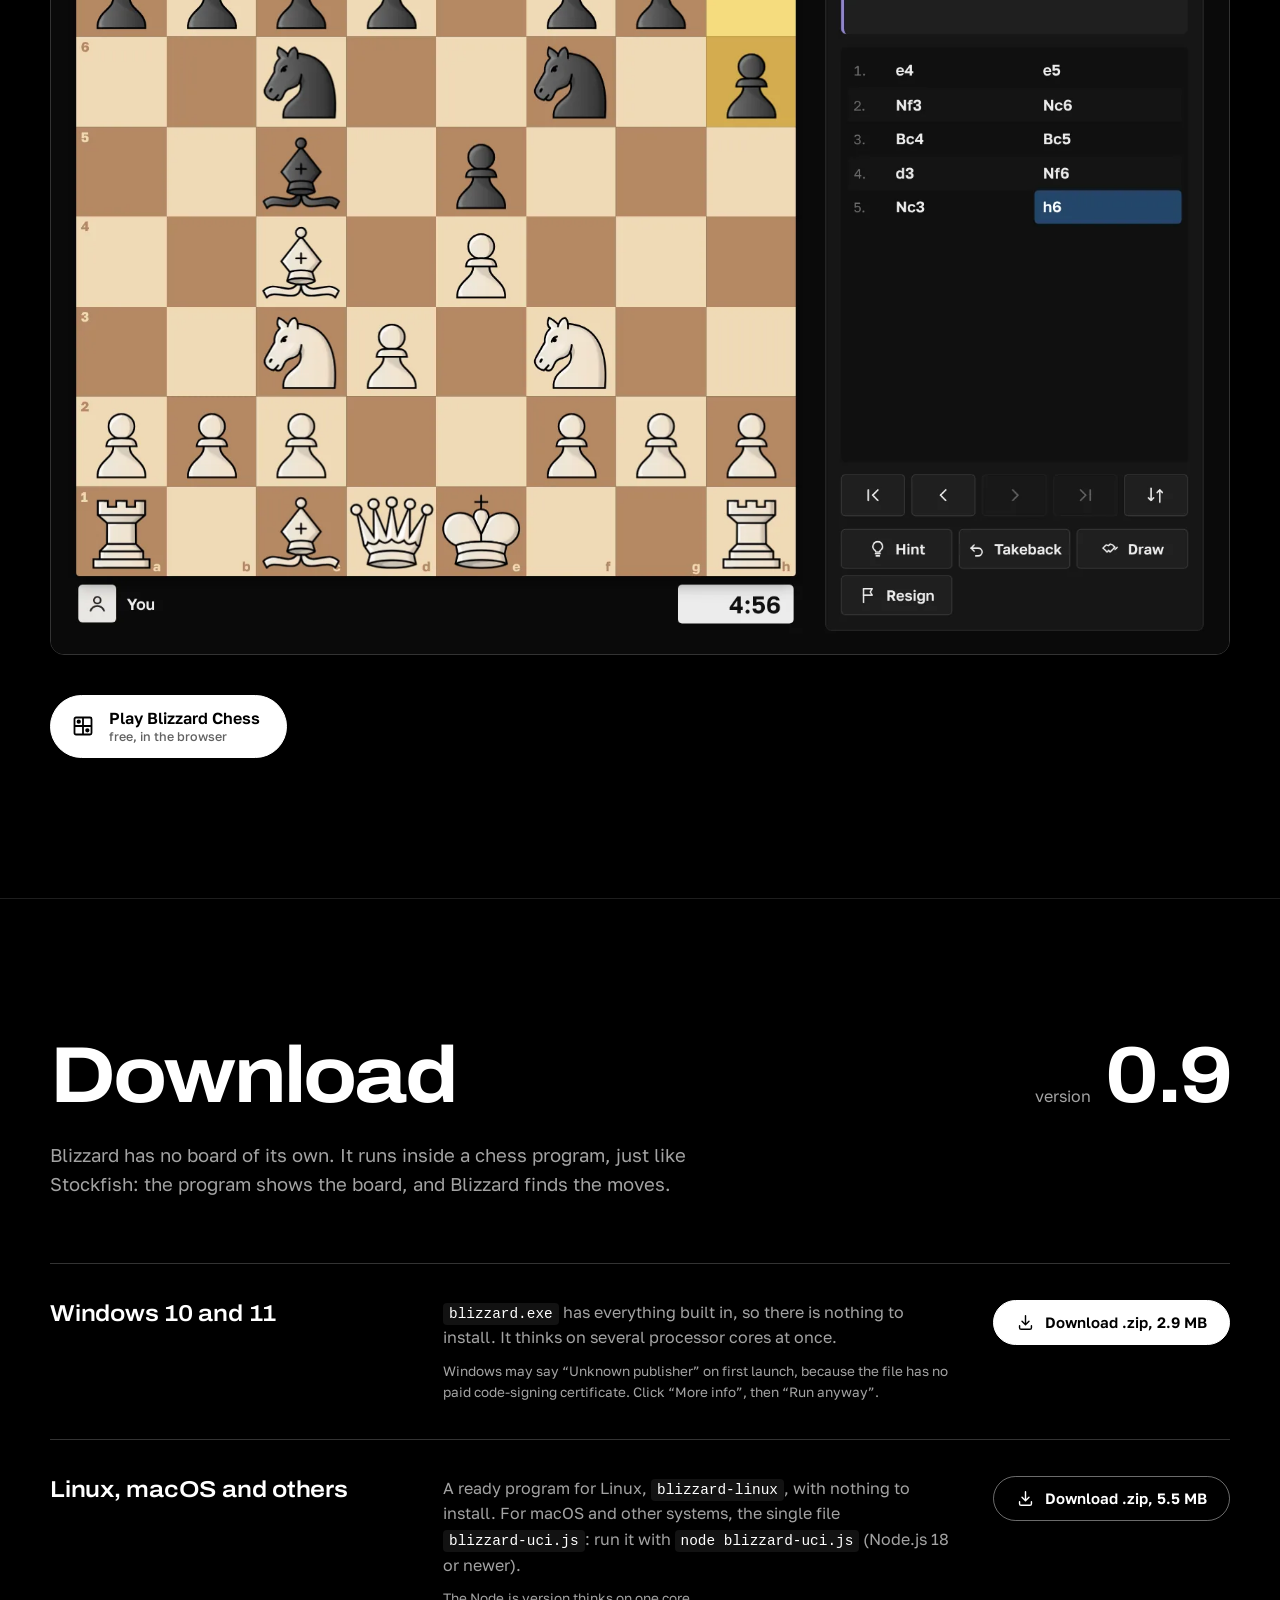
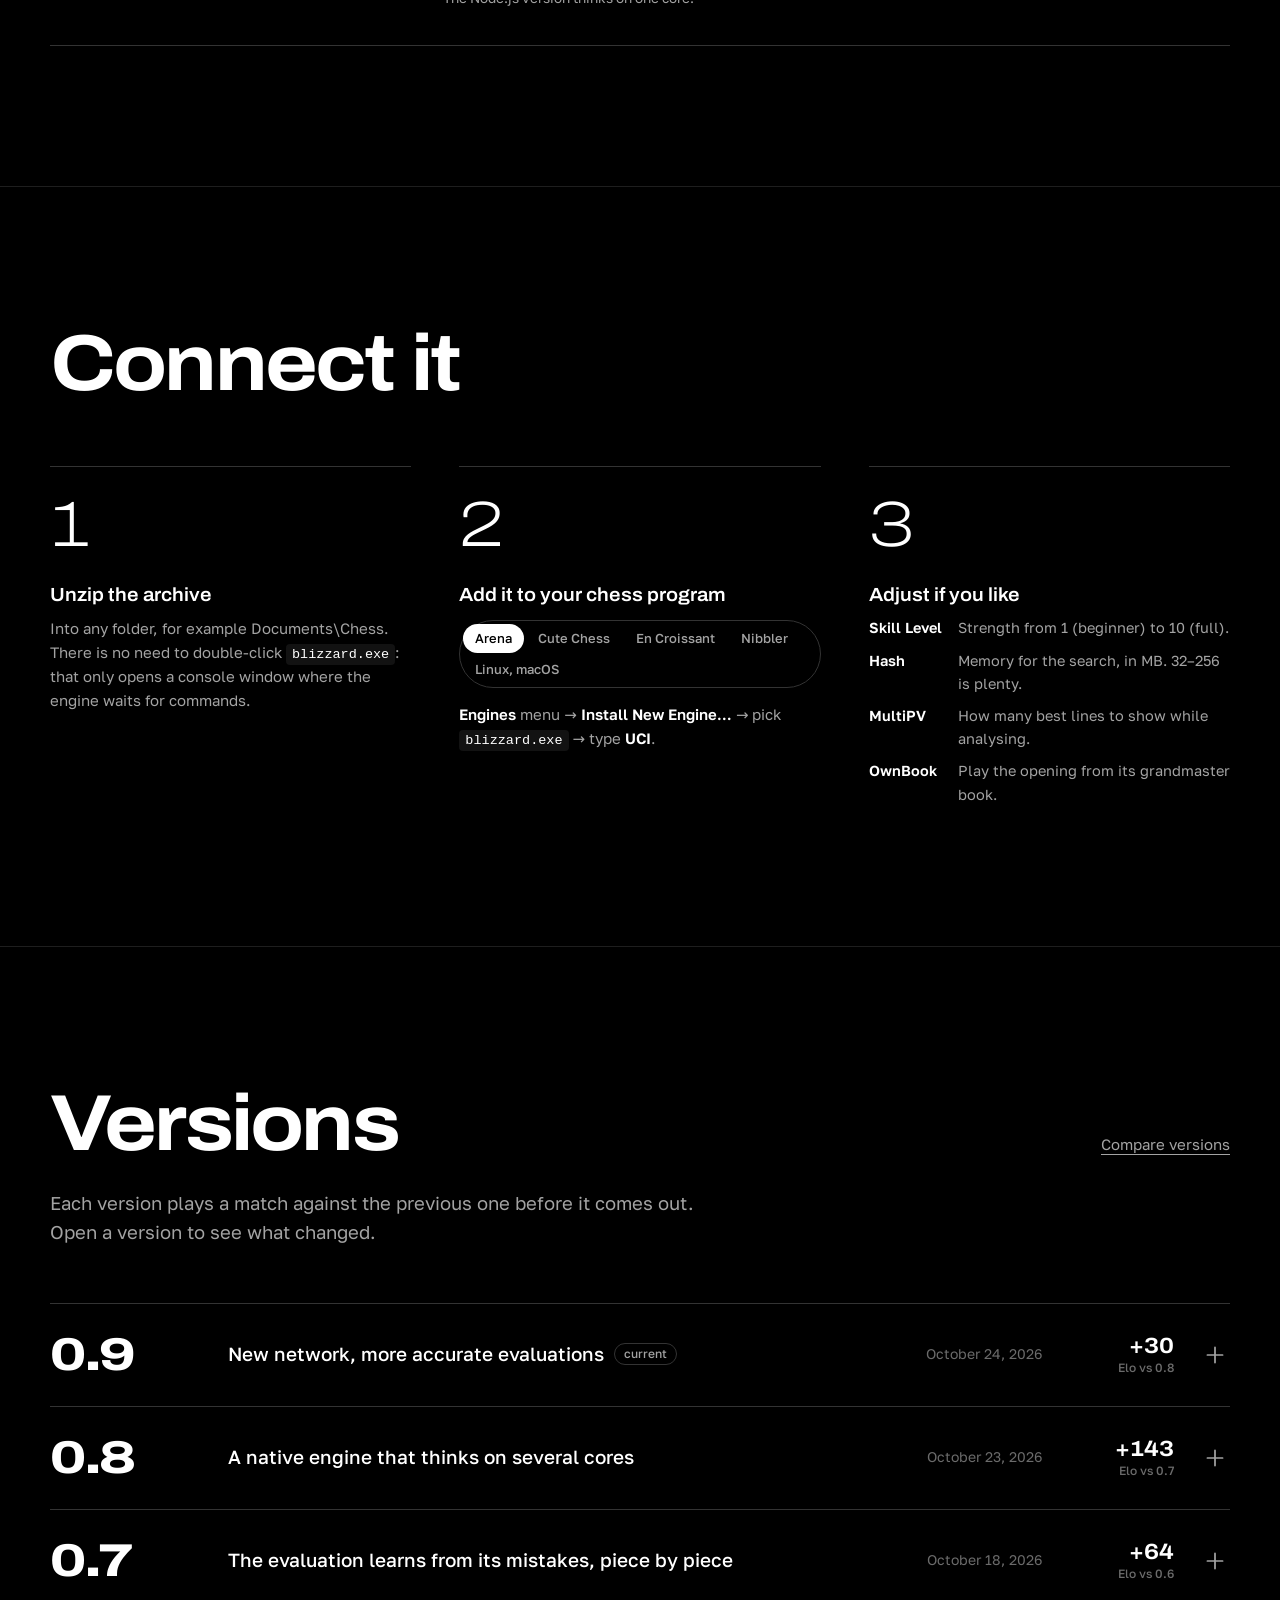
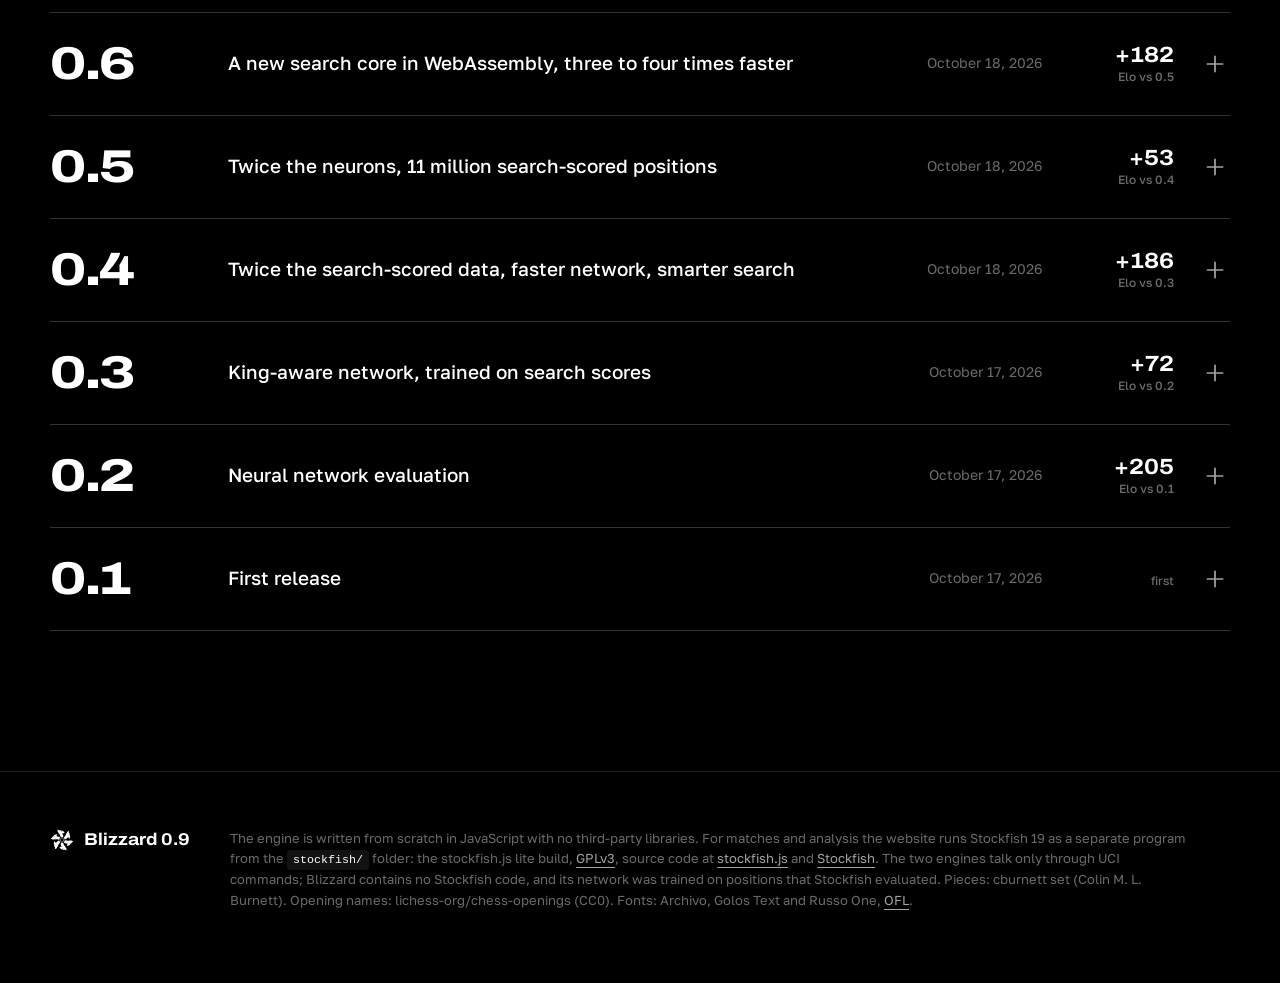
==== commit 43c6dd51: "Review page: chess.com, lichess and Blizzard Chess games Co-Authored-By: Claude Opus 5.5 <noreply@an" ====
--- a/index.html
+++ b/index.html
@@ -356,6 +356,7 @@
   <defs>
     <symbol id="h-down" viewBox="0 0 24 24"><path d="M12 3.5v11.2m0 0-4.4-4.4m4.4 4.4 4.4-4.4M4.5 16v2.6a2 2 0 0 0 2 2h11a2 2 0 0 0 2-2V16" fill="none" stroke="currentColor" stroke-width="1.8" stroke-linecap="round" stroke-linejoin="round"/></symbol>
     <symbol id="h-board" viewBox="0 0 24 24"><rect x="3.5" y="3.5" width="17" height="17" rx="1.5" fill="none" stroke="currentColor" stroke-width="1.8"/><path d="M3.5 12h17M12 3.5v17" stroke="currentColor" stroke-width="1.8"/><path d="M7.7 7.7h.1M16.3 16.3h.1" stroke="currentColor" stroke-width="4.2" stroke-linecap="round"/></symbol>
+    <symbol id="h-review" viewBox="0 0 24 24"><circle cx="10.5" cy="10.5" r="6.5" fill="none" stroke="currentColor" stroke-width="1.8"/><path d="m15.3 15.3 5.2 5.2" stroke="currentColor" stroke-width="1.8" stroke-linecap="round"/><path d="m7.8 10.7 1.9 1.9 3.3-3.6" fill="none" stroke="currentColor" stroke-width="1.8" stroke-linecap="round" stroke-linejoin="round"/></symbol>
     <symbol id="h-plus" viewBox="0 0 24 24"><path d="M12 5v14M5 12h14" fill="none" stroke="currentColor" stroke-width="1.6" stroke-linecap="round"/></symbol>
   </defs>
 </svg>
@@ -370,7 +371,7 @@
     <a role="tab" href="#compare" data-tab="compare" aria-selected="false">Compare</a>
   </nav>
   <a class="news" href="https://sacon1s.github.io/blizzard.chess/"><b>New</b><span>Blizzard Chess is out now</span></a>
-  <a class="btn line slim" href="play.html">Play</a>
+  <a class="btn line slim" href="review/">Review</a>
 </header>
 
 <main>
@@ -386,15 +387,15 @@
         </div>
         <div class="mark-text" id="markText">
           <h2 class="mark-title">Written from scratch.<br>Trained in the storm.</h2>
-          <p>Blizzard is a chess engine written from scratch in C and JavaScript. Its neural network learned from <span data-fact="positions">48 million</span> positions, each one scored by Stockfish. It plugs into Arena, Cute Chess and En Croissant, or plays right here in your browser.</p>
+          <p>Blizzard is a chess engine written from scratch in C and JavaScript. Its neural network learned from <span data-fact="positions">48 million</span> positions, each one scored by Stockfish. It plugs into Arena, Cute Chess and En Croissant, and reviews your games right here in your browser.</p>
           <div class="cta">
             <a class="btn solid big" data-dl="windows" href="#download">
               <svg><use href="#h-down"/></svg>
               <span><b>Download for Windows</b><small data-dl-meta="windows">version</small></span>
             </a>
-            <a class="btn line big" href="play.html">
-              <svg><use href="#h-board"/></svg>
-              <span><b>Play in the browser</b><small>nothing to install</small></span>
+            <a class="btn line big" href="review/">
+              <svg><use href="#h-review"/></svg>
+              <span><b>Review your games</b><small>chess.com, lichess, Blizzard Chess</small></span>
             </a>
           </div>
         </div>
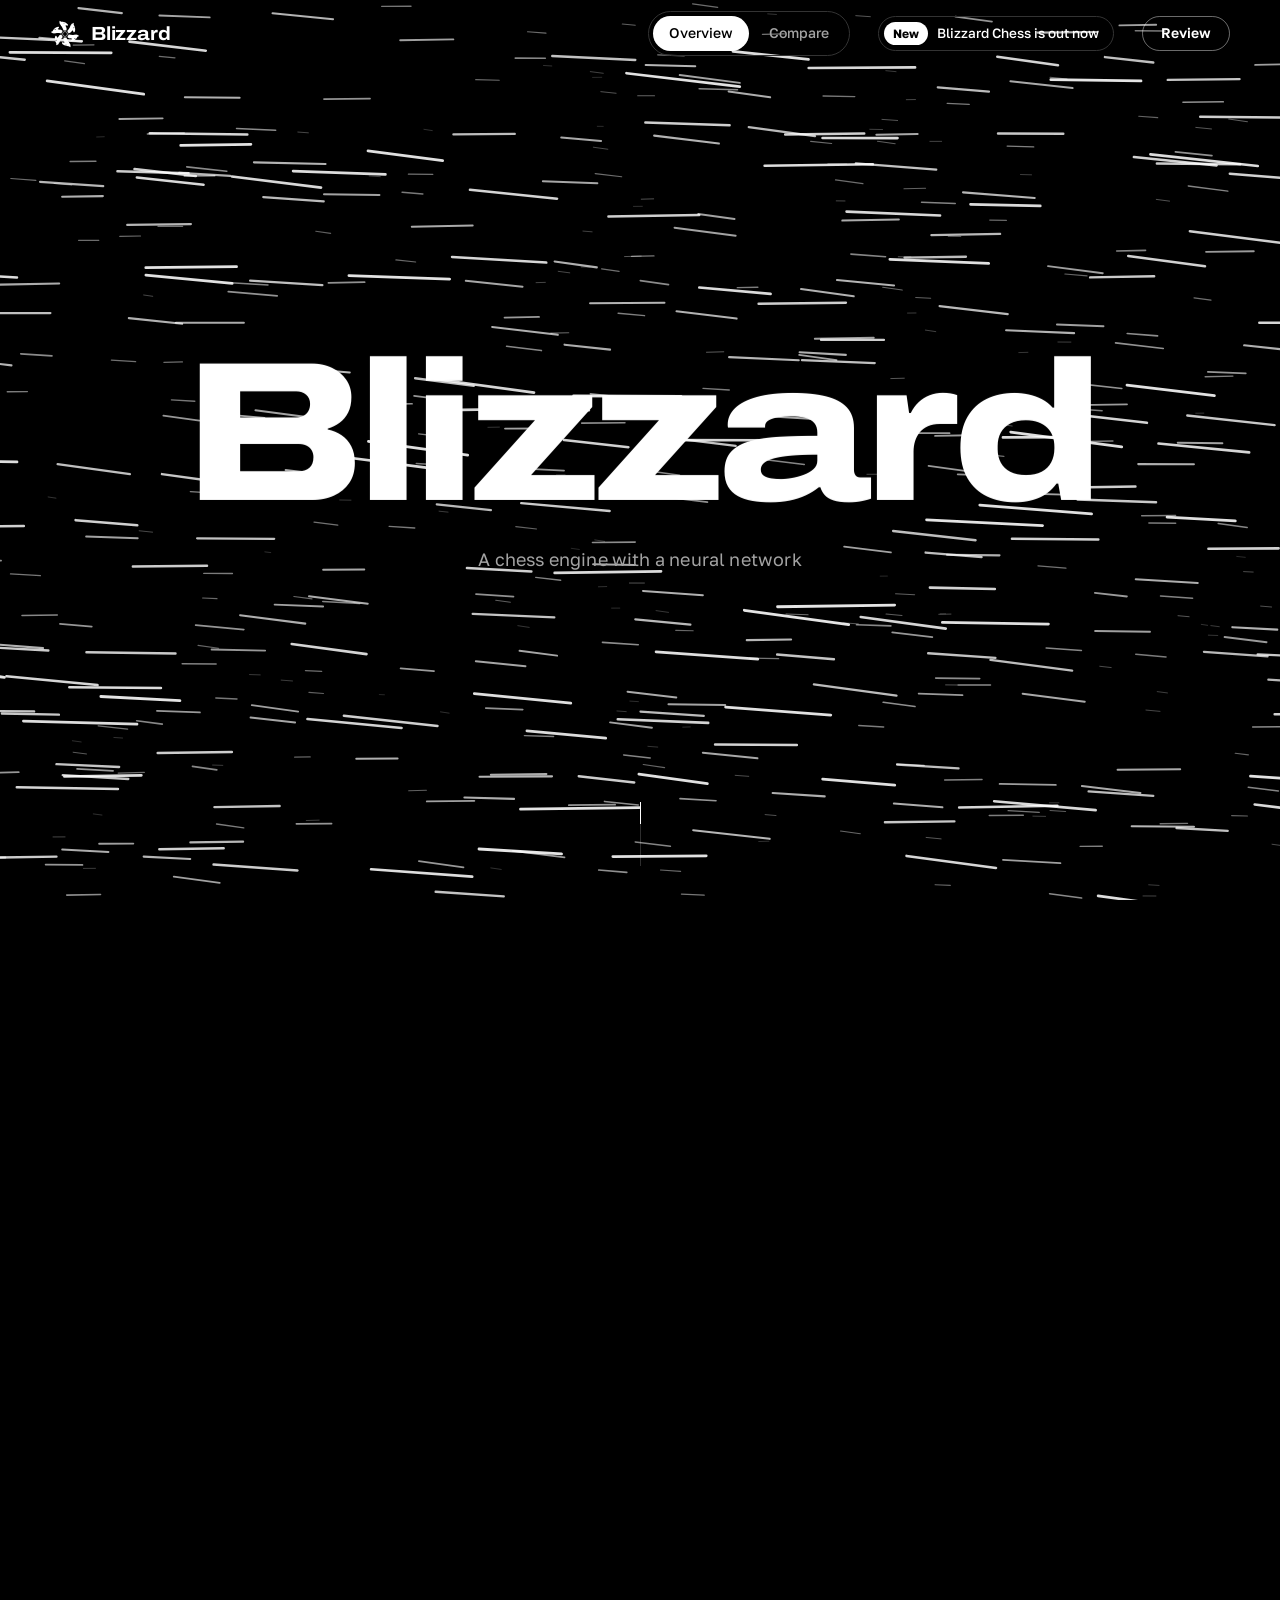
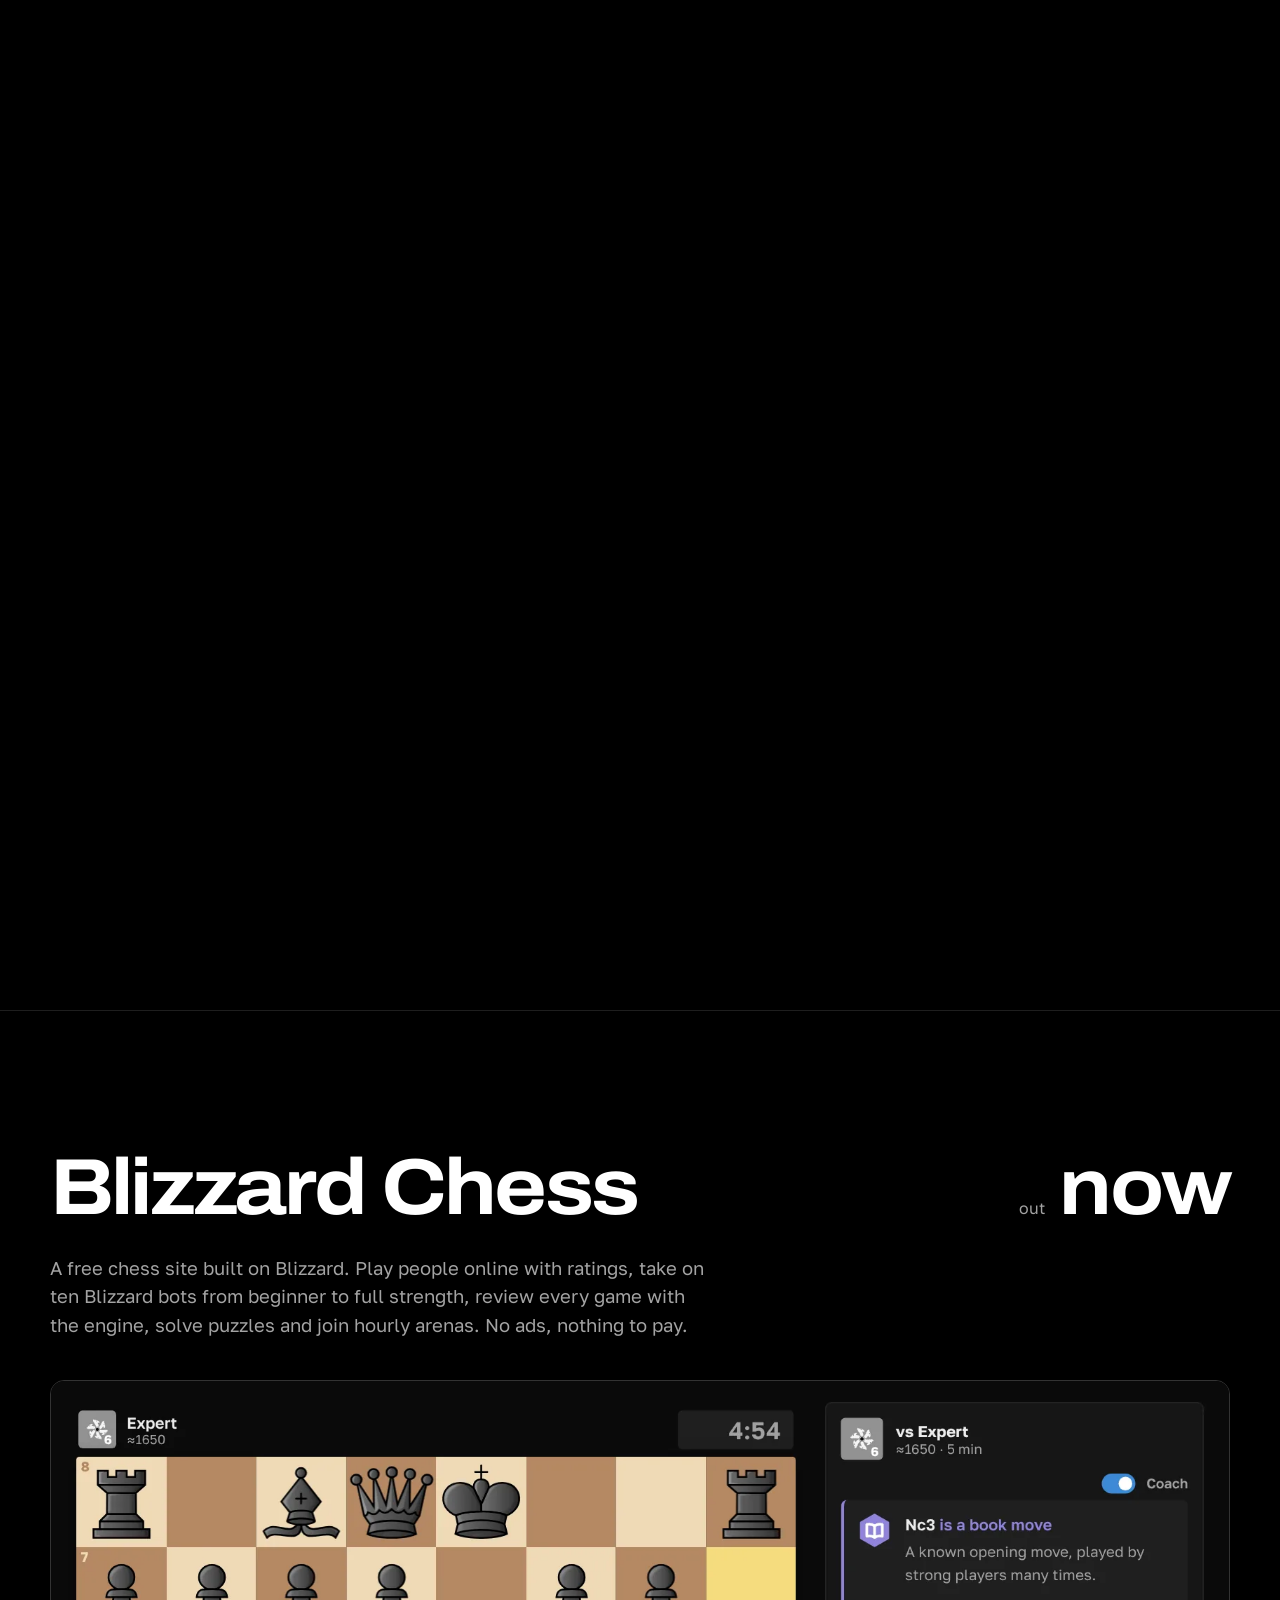
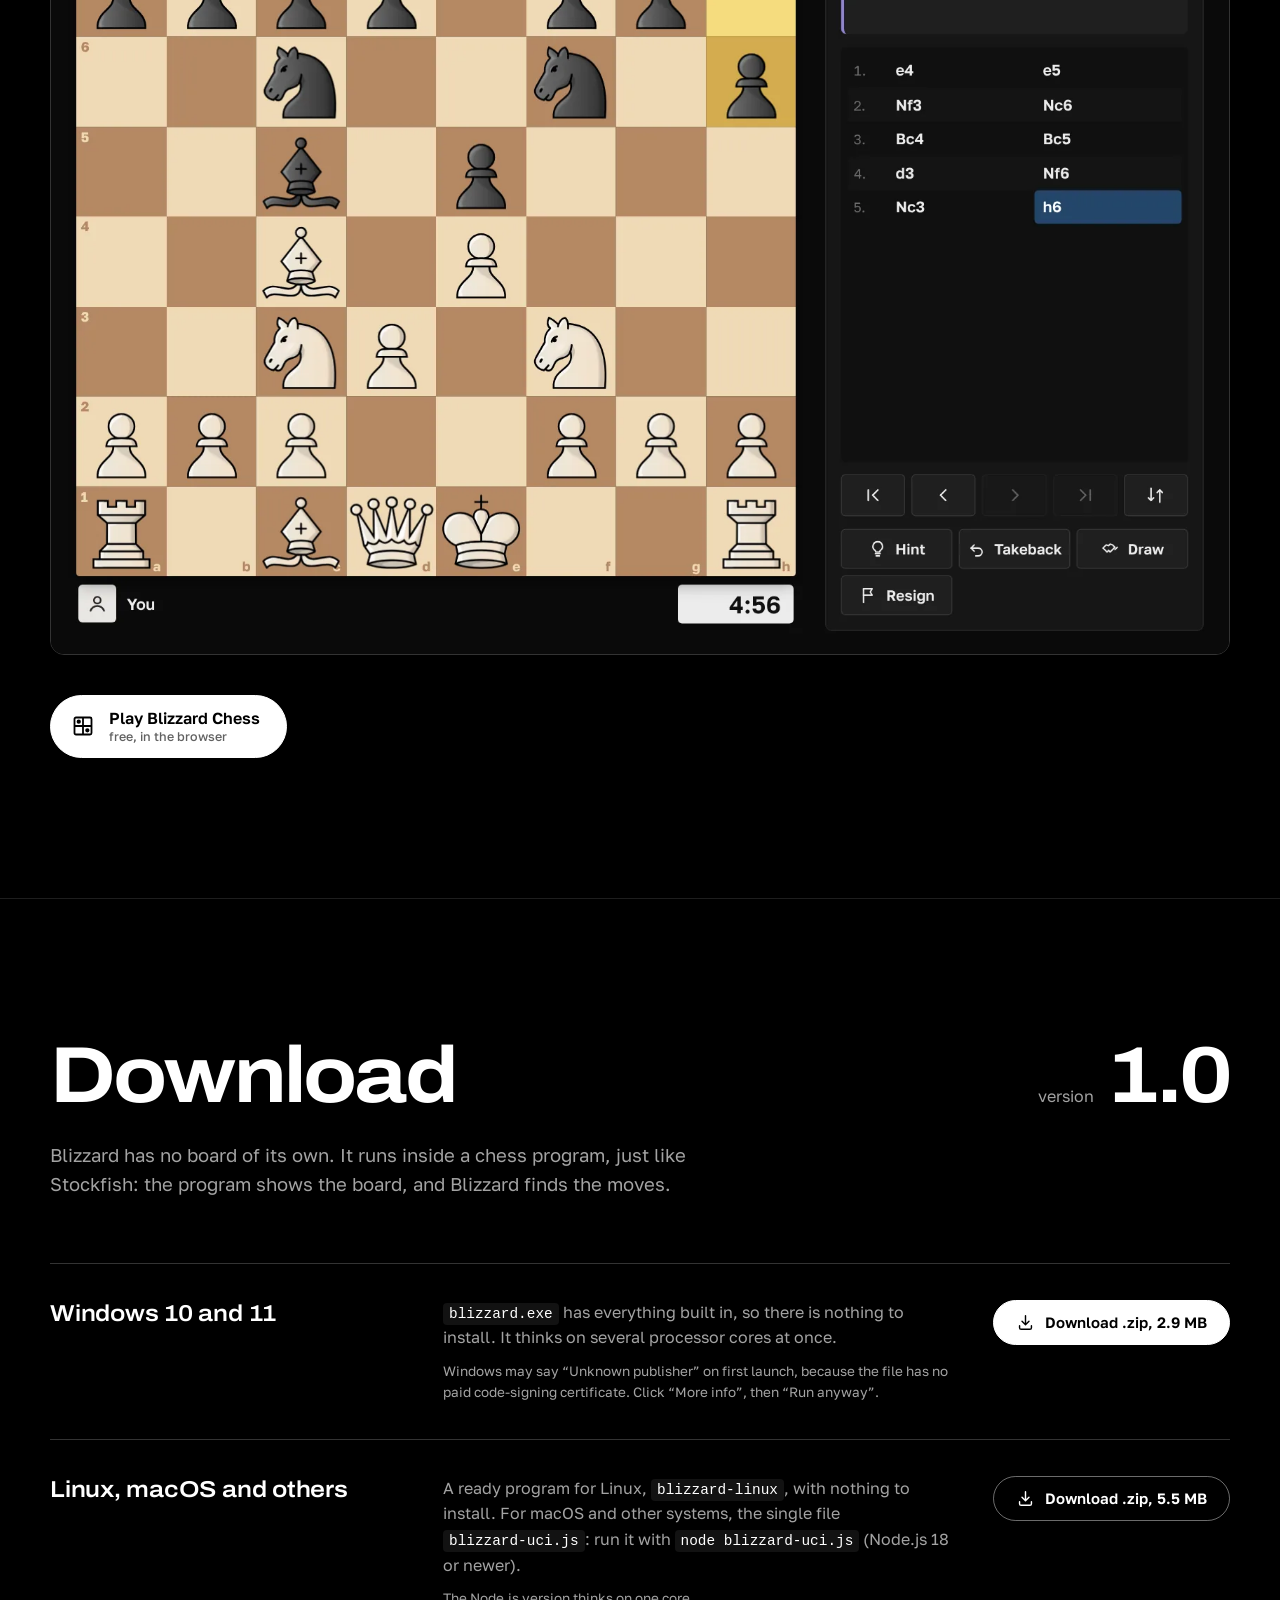
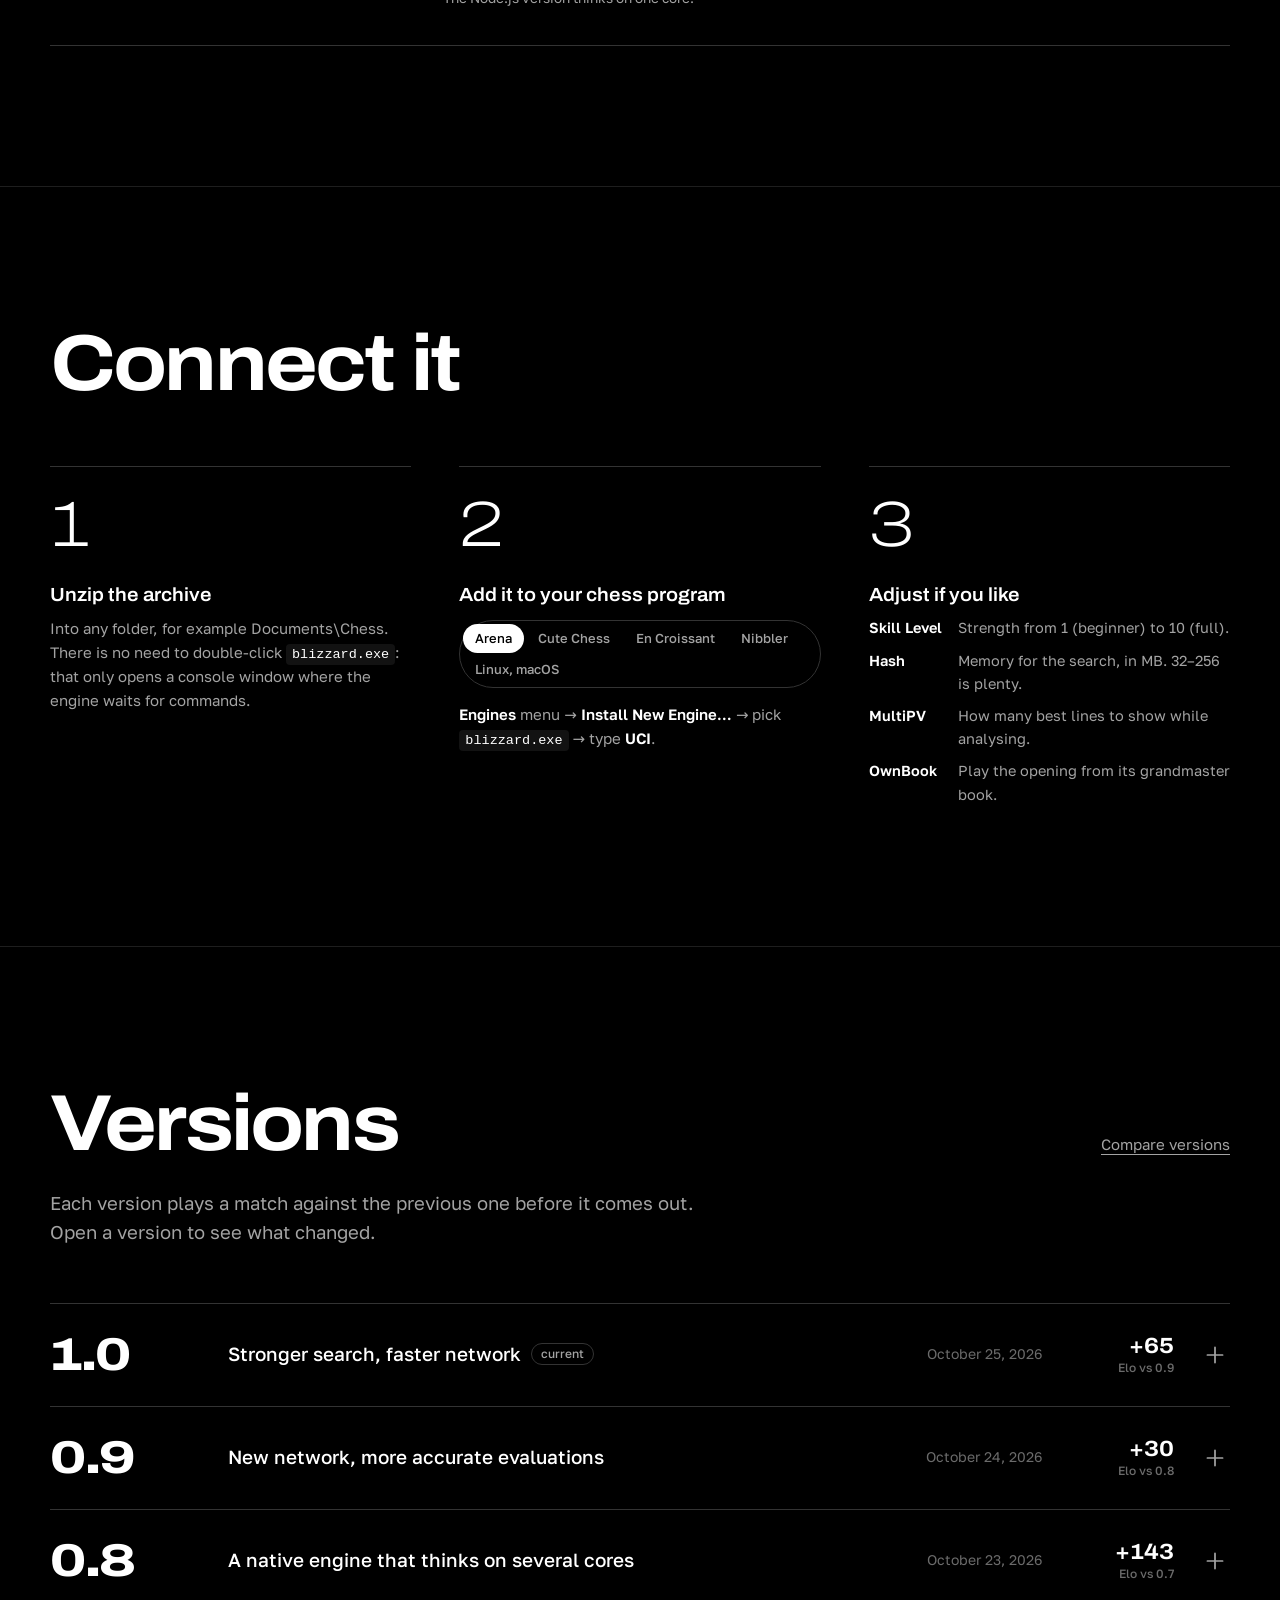
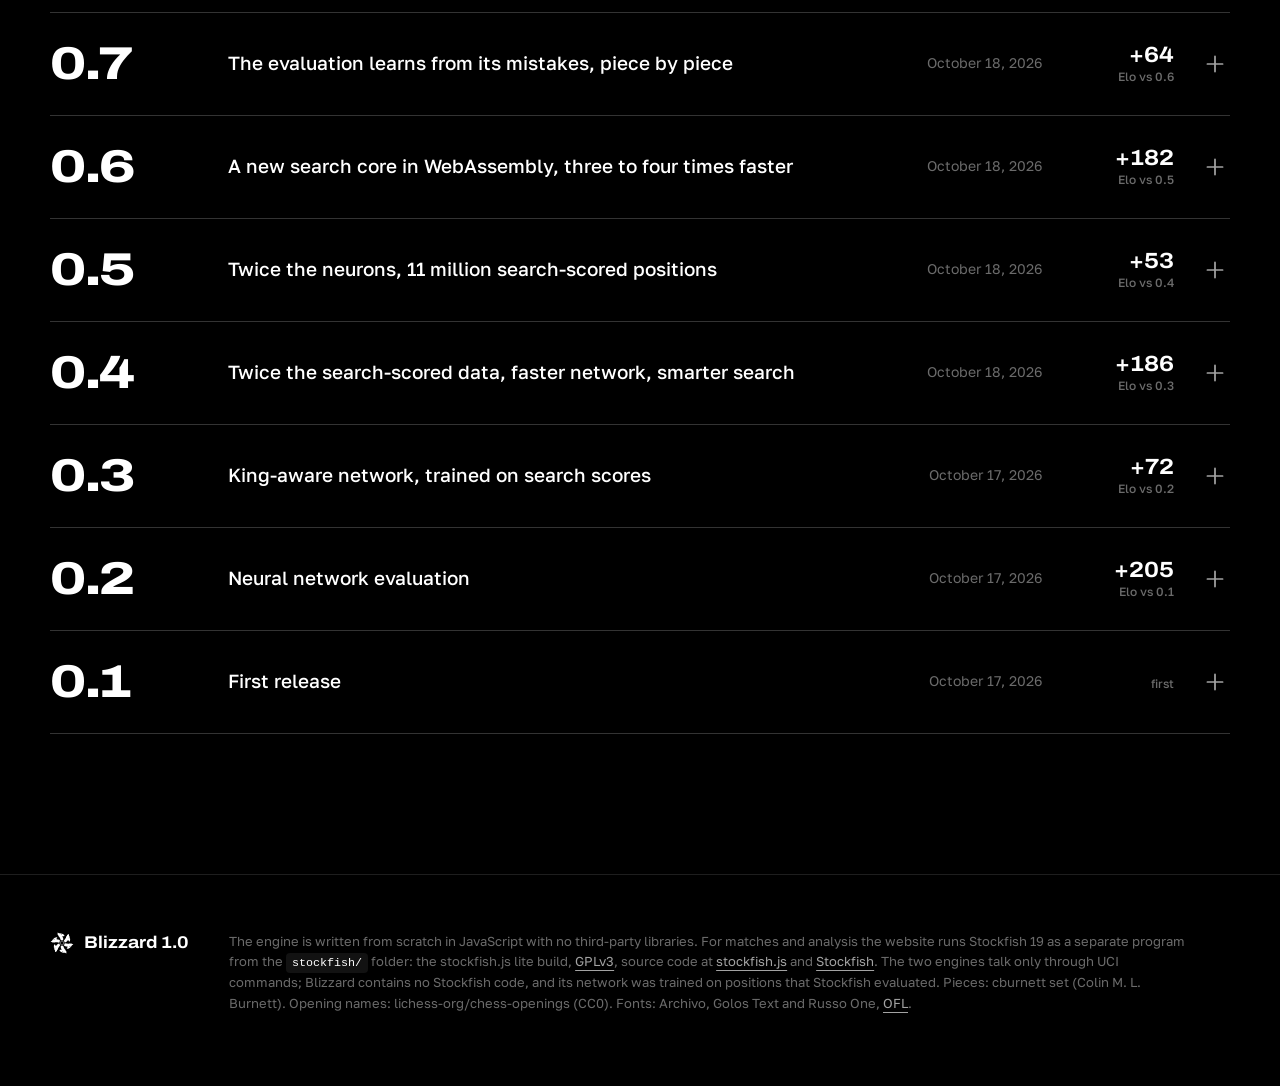
==== commit 2d87d276: "Blizzard 1.0 Co-Authored-By: Claude Opus 5.5 <noreply@anthropic.com> Claude-Session: https://claude." ====
--- a/index.html
+++ b/index.html
@@ -542,11 +542,23 @@
    (node tools/uci-match.js). Замеры против Stockfish (node tools/sf-match.js) лежат в data/strength-<версия>.json,
    а файлы для скачивания — в dist/site/downloads; и то и другое подставляет build.js. */
 window.BLIZZARD_SITE = {
-  current: '0.9',
+  current: '1.0',
   // Репозиторий GitHub с релизами, например 'nick/blizzard'. Можно не заполнять, если сайт на ник.github.io.
   github: 'sacon1s/blizzard',
-  downloads: {"windows":{"href":"downloads/blizzard-0.9-windows.zip","size":"2.9 MB","bytes":3036434},"universal":{"href":"downloads/blizzard-0.9-universal.zip","size":"5.5 MB","bytes":5790654}},
+  downloads: {"windows":{"href":"downloads/blizzard-1.0-windows.zip","size":"2.9 MB","bytes":3040445},"universal":{"href":"downloads/blizzard-1.0-universal.zip","size":"5.5 MB","bytes":5801784}},
   versions: [
+    {
+      v: '1.0',
+      date: '2026-10-25',
+      title: 'Stronger search, faster network',
+      vsPrev: { elo: 65, lo: 31, hi: 100, games: 200 },
+      changes: [
+        '<b>Stronger search</b>: lines from the principal variation are searched more carefully, checking moves are reduced too, move history looks four moves back, evaluations are corrected by the last two moves, and null-move pruning goes deeper.',
+        '<b>Faster network</b>: its output is computed in integers, about a third faster with the same evaluations.',
+        '<b>Network fine-tuned further</b> on all training positions.',
+        '<b>Review page</b>: review your chess.com, lichess and Blizzard Chess games right on this site.',
+      ],
+    },
     {
       v: '0.9',
       date: '2026-10-24',
@@ -657,7 +669,7 @@
     },
   ],
 };
-(function (S) { for (const v of window.BLIZZARD_SITE.versions) v.strength = v.strength || S[v.v] || null; })({"0.1":{"version":"0.1","build":"Stockfish 19 (stockfish.js lite, single thread)","movetime":200,"headline":2500,"matches":[{"sf":2200,"games":60,"w":51,"d":2,"l":7,"elo":325,"lo":224,"hi":510},{"sf":2500,"games":60,"w":49,"d":5,"l":6,"elo":313,"lo":218,"hi":474},{"sf":2800,"games":60,"w":8,"d":6,"l":46,"elo":-260,"lo":-394,"hi":-170}]},"0.2":{"version":"0.2","build":"Stockfish 19 (stockfish.js lite, single thread)","movetime":200,"headline":2800,"matches":[{"sf":2500,"games":60,"w":57,"d":0,"l":3,"elo":512,"lo":372,"hi":798},{"sf":2800,"games":60,"w":14,"d":13,"l":33,"elo":-114,"lo":-203,"hi":-38},{"sf":3000,"games":60,"w":5,"d":11,"l":44,"elo":-269,"lo":-390,"hi":-187}]},"0.3":{"version":"0.3","build":"Stockfish 19 (stockfish.js lite, single thread)","movetime":200,"headline":2800,"matches":[{"sf":2800,"games":60,"w":24,"d":8,"l":28,"elo":-23,"lo":-108,"hi":59},{"sf":3000,"games":60,"w":3,"d":18,"l":39,"elo":-241,"lo":-336,"hi":-169},{"sf":3190,"games":60,"w":2,"d":9,"l":49,"elo":-366,"lo":-523,"hi":-276}]},"0.4":{"version":"0.4","build":"Stockfish 19 (stockfish.js lite, single thread)","movetime":200,"headline":2800,"matches":[{"sf":2800,"games":40,"w":21,"d":7,"l":12,"elo":80,"lo":-17,"hi":190},{"sf":3000,"games":40,"w":4,"d":13,"l":23,"elo":-179,"lo":-290,"hi":-95}]},"0.5":{"version":"0.5","build":"Stockfish 19 (stockfish.js lite, single thread)","movetime":200,"headline":2800,"matches":[{"sf":2800,"games":40,"w":21,"d":10,"l":9,"elo":108,"lo":17,"hi":216},{"sf":3000,"games":40,"w":5,"d":14,"l":21,"elo":-147,"lo":-250,"hi":-64}]},"0.6":{"version":"0.6","build":"Stockfish 19 (stockfish.js lite, single thread)","movetime":200,"headline":3000,"matches":[{"sf":2800,"games":40,"w":27,"d":5,"l":8,"elo":179,"lo":80,"hi":319},{"sf":3000,"games":40,"w":22,"d":13,"l":5,"elo":158,"lo":73,"hi":265},{"sf":3190,"games":40,"w":11,"d":14,"l":15,"elo":-35,"lo":-126,"hi":52}]},"0.7":{"version":"0.7","build":"Stockfish 19 (stockfish.js lite, single thread)","movetime":200,"headline":3190,"matches":[{"sf":2800,"games":40,"w":30,"d":5,"l":5,"elo":255,"lo":151,"hi":425},{"sf":3000,"games":40,"w":14,"d":19,"l":7,"elo":61,"lo":-15,"hi":144},{"sf":3190,"games":40,"w":10,"d":20,"l":10,"elo":0,"lo":-77,"hi":77}]},"0.8":{"version":"0.8","build":"Stockfish 19 (stockfish.js lite, single thread)","movetime":200,"headline":3190,"matches":[{"sf":2800,"games":30,"w":26,"d":4,"l":0,"elo":458,"lo":334,"hi":798},{"sf":3190,"games":30,"w":11,"d":14,"l":5,"elo":70,"lo":-18,"hi":169}]},"0.9":{"version":"0.9","build":"Stockfish 19 (stockfish.js lite, single thread)","movetime":200,"headline":3190,"matches":[{"sf":2800,"games":30,"w":25,"d":4,"l":1,"elo":382,"lo":257,"hi":729},{"sf":3190,"games":30,"w":10,"d":16,"l":4,"elo":70,"lo":-12,"hi":161}]}});
+(function (S) { for (const v of window.BLIZZARD_SITE.versions) v.strength = v.strength || S[v.v] || null; })({"0.1":{"version":"0.1","build":"Stockfish 19 (stockfish.js lite, single thread)","movetime":200,"headline":2500,"matches":[{"sf":2200,"games":60,"w":51,"d":2,"l":7,"elo":325,"lo":224,"hi":510},{"sf":2500,"games":60,"w":49,"d":5,"l":6,"elo":313,"lo":218,"hi":474},{"sf":2800,"games":60,"w":8,"d":6,"l":46,"elo":-260,"lo":-394,"hi":-170}]},"0.2":{"version":"0.2","build":"Stockfish 19 (stockfish.js lite, single thread)","movetime":200,"headline":2800,"matches":[{"sf":2500,"games":60,"w":57,"d":0,"l":3,"elo":512,"lo":372,"hi":798},{"sf":2800,"games":60,"w":14,"d":13,"l":33,"elo":-114,"lo":-203,"hi":-38},{"sf":3000,"games":60,"w":5,"d":11,"l":44,"elo":-269,"lo":-390,"hi":-187}]},"0.3":{"version":"0.3","build":"Stockfish 19 (stockfish.js lite, single thread)","movetime":200,"headline":2800,"matches":[{"sf":2800,"games":60,"w":24,"d":8,"l":28,"elo":-23,"lo":-108,"hi":59},{"sf":3000,"games":60,"w":3,"d":18,"l":39,"elo":-241,"lo":-336,"hi":-169},{"sf":3190,"games":60,"w":2,"d":9,"l":49,"elo":-366,"lo":-523,"hi":-276}]},"0.4":{"version":"0.4","build":"Stockfish 19 (stockfish.js lite, single thread)","movetime":200,"headline":2800,"matches":[{"sf":2800,"games":40,"w":21,"d":7,"l":12,"elo":80,"lo":-17,"hi":190},{"sf":3000,"games":40,"w":4,"d":13,"l":23,"elo":-179,"lo":-290,"hi":-95}]},"0.5":{"version":"0.5","build":"Stockfish 19 (stockfish.js lite, single thread)","movetime":200,"headline":2800,"matches":[{"sf":2800,"games":40,"w":21,"d":10,"l":9,"elo":108,"lo":17,"hi":216},{"sf":3000,"games":40,"w":5,"d":14,"l":21,"elo":-147,"lo":-250,"hi":-64}]},"0.6":{"version":"0.6","build":"Stockfish 19 (stockfish.js lite, single thread)","movetime":200,"headline":3000,"matches":[{"sf":2800,"games":40,"w":27,"d":5,"l":8,"elo":179,"lo":80,"hi":319},{"sf":3000,"games":40,"w":22,"d":13,"l":5,"elo":158,"lo":73,"hi":265},{"sf":3190,"games":40,"w":11,"d":14,"l":15,"elo":-35,"lo":-126,"hi":52}]},"0.7":{"version":"0.7","build":"Stockfish 19 (stockfish.js lite, single thread)","movetime":200,"headline":3190,"matches":[{"sf":2800,"games":40,"w":30,"d":5,"l":5,"elo":255,"lo":151,"hi":425},{"sf":3000,"games":40,"w":14,"d":19,"l":7,"elo":61,"lo":-15,"hi":144},{"sf":3190,"games":40,"w":10,"d":20,"l":10,"elo":0,"lo":-77,"hi":77}]},"0.8":{"version":"0.8","build":"Stockfish 19 (stockfish.js lite, single thread)","movetime":200,"headline":3190,"matches":[{"sf":2800,"games":30,"w":26,"d":4,"l":0,"elo":458,"lo":334,"hi":798},{"sf":3190,"games":30,"w":11,"d":14,"l":5,"elo":70,"lo":-18,"hi":169}]},"0.9":{"version":"0.9","build":"Stockfish 19 (stockfish.js lite, single thread)","movetime":200,"headline":3190,"matches":[{"sf":2800,"games":30,"w":25,"d":4,"l":1,"elo":382,"lo":257,"hi":729},{"sf":3190,"games":30,"w":10,"d":16,"l":4,"elo":70,"lo":-12,"hi":161}]},"1.0":{"version":"1.0","build":"Stockfish 19 (stockfish.js lite, single thread)","movetime":200,"headline":3190,"matches":[{"sf":2800,"games":30,"w":27,"d":3,"l":0,"elo":512,"lo":375,"hi":798},{"sf":3190,"games":30,"w":11,"d":16,"l":3,"elo":95,"lo":14,"hi":187}]}});
 
 </script>
 <script>
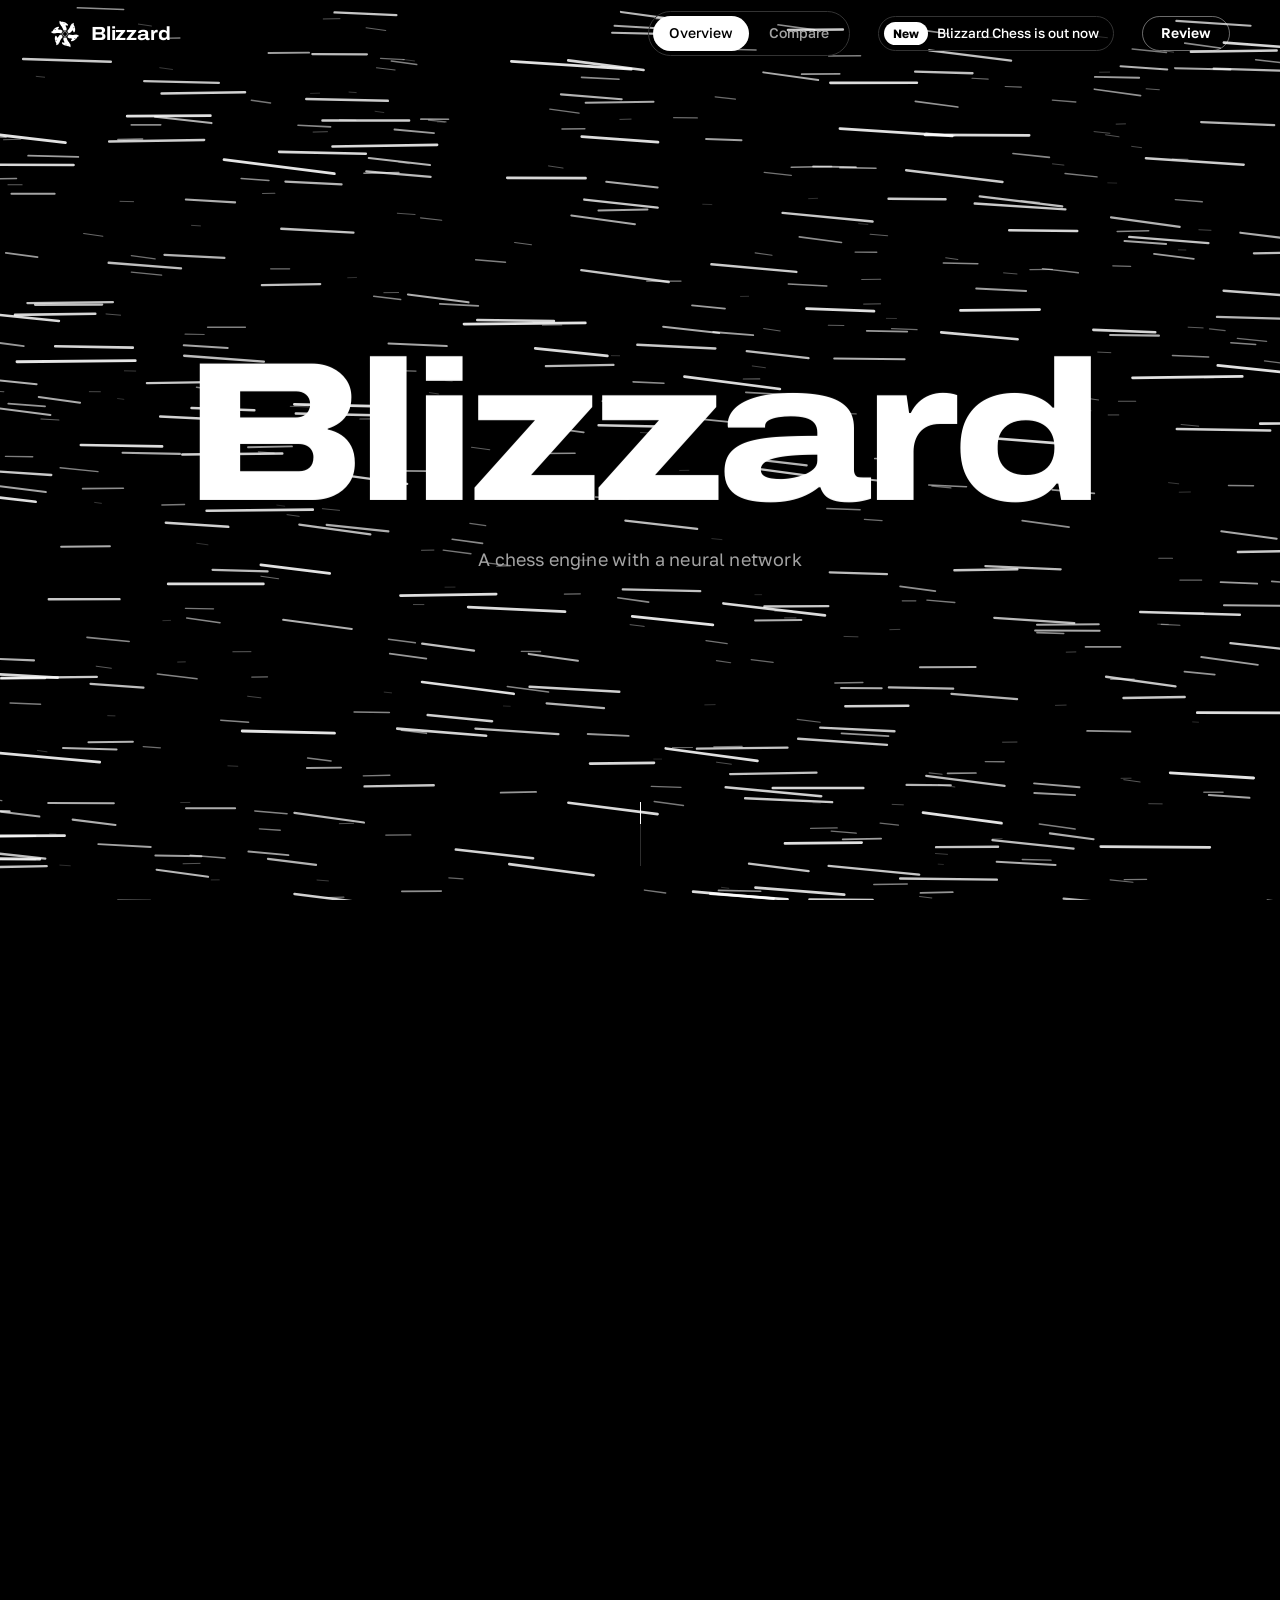
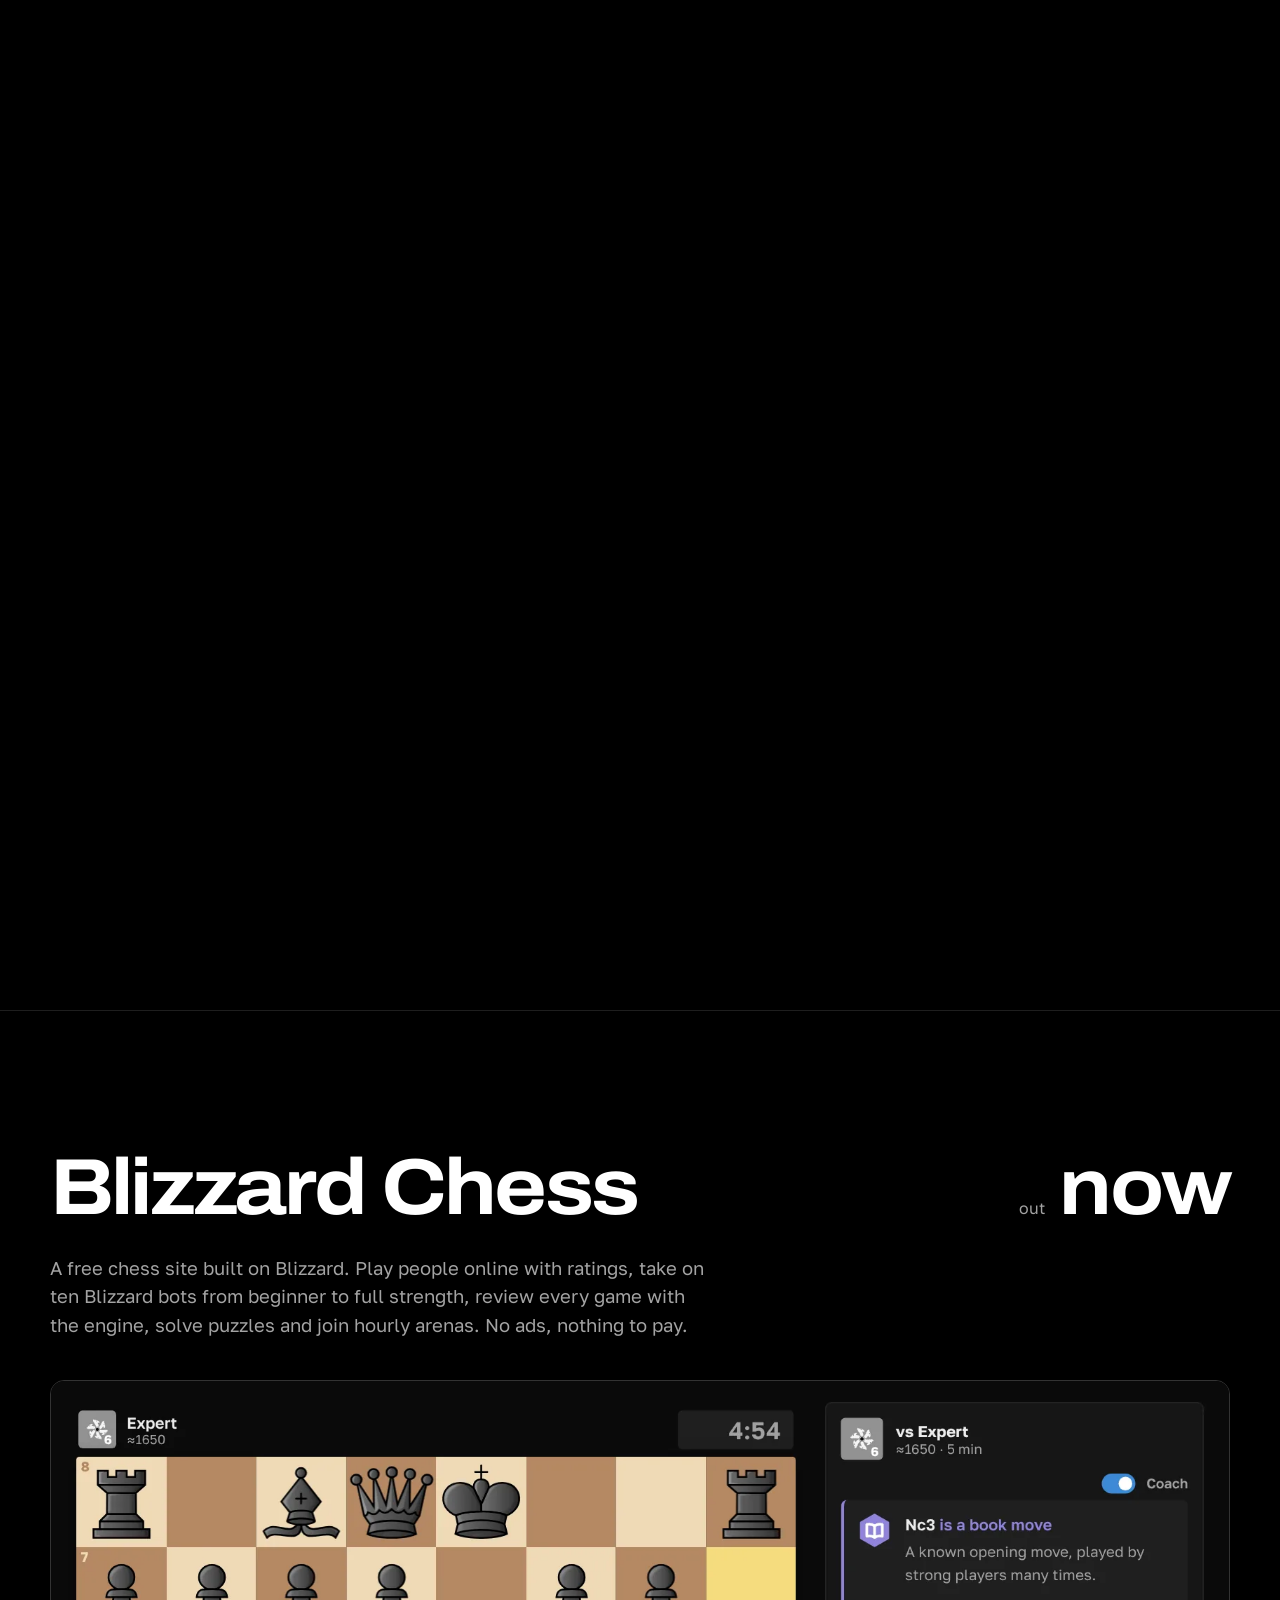
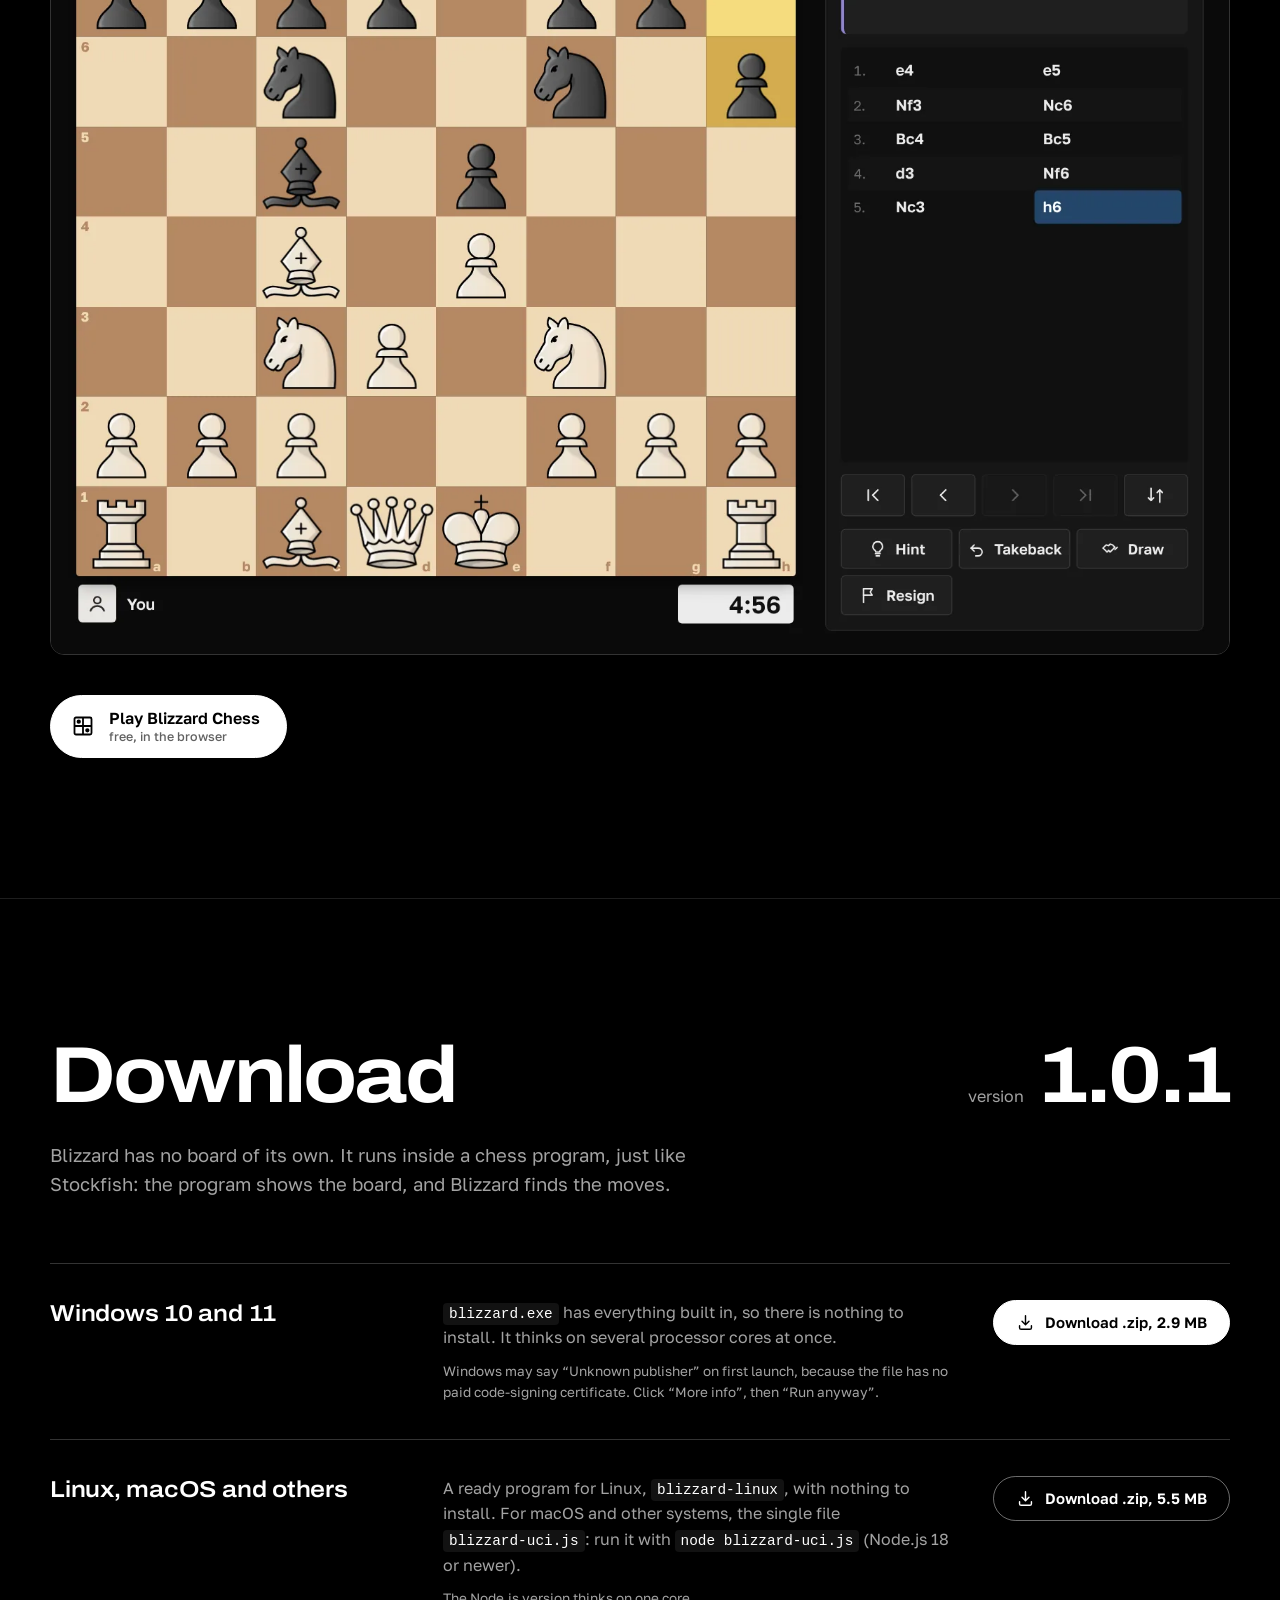
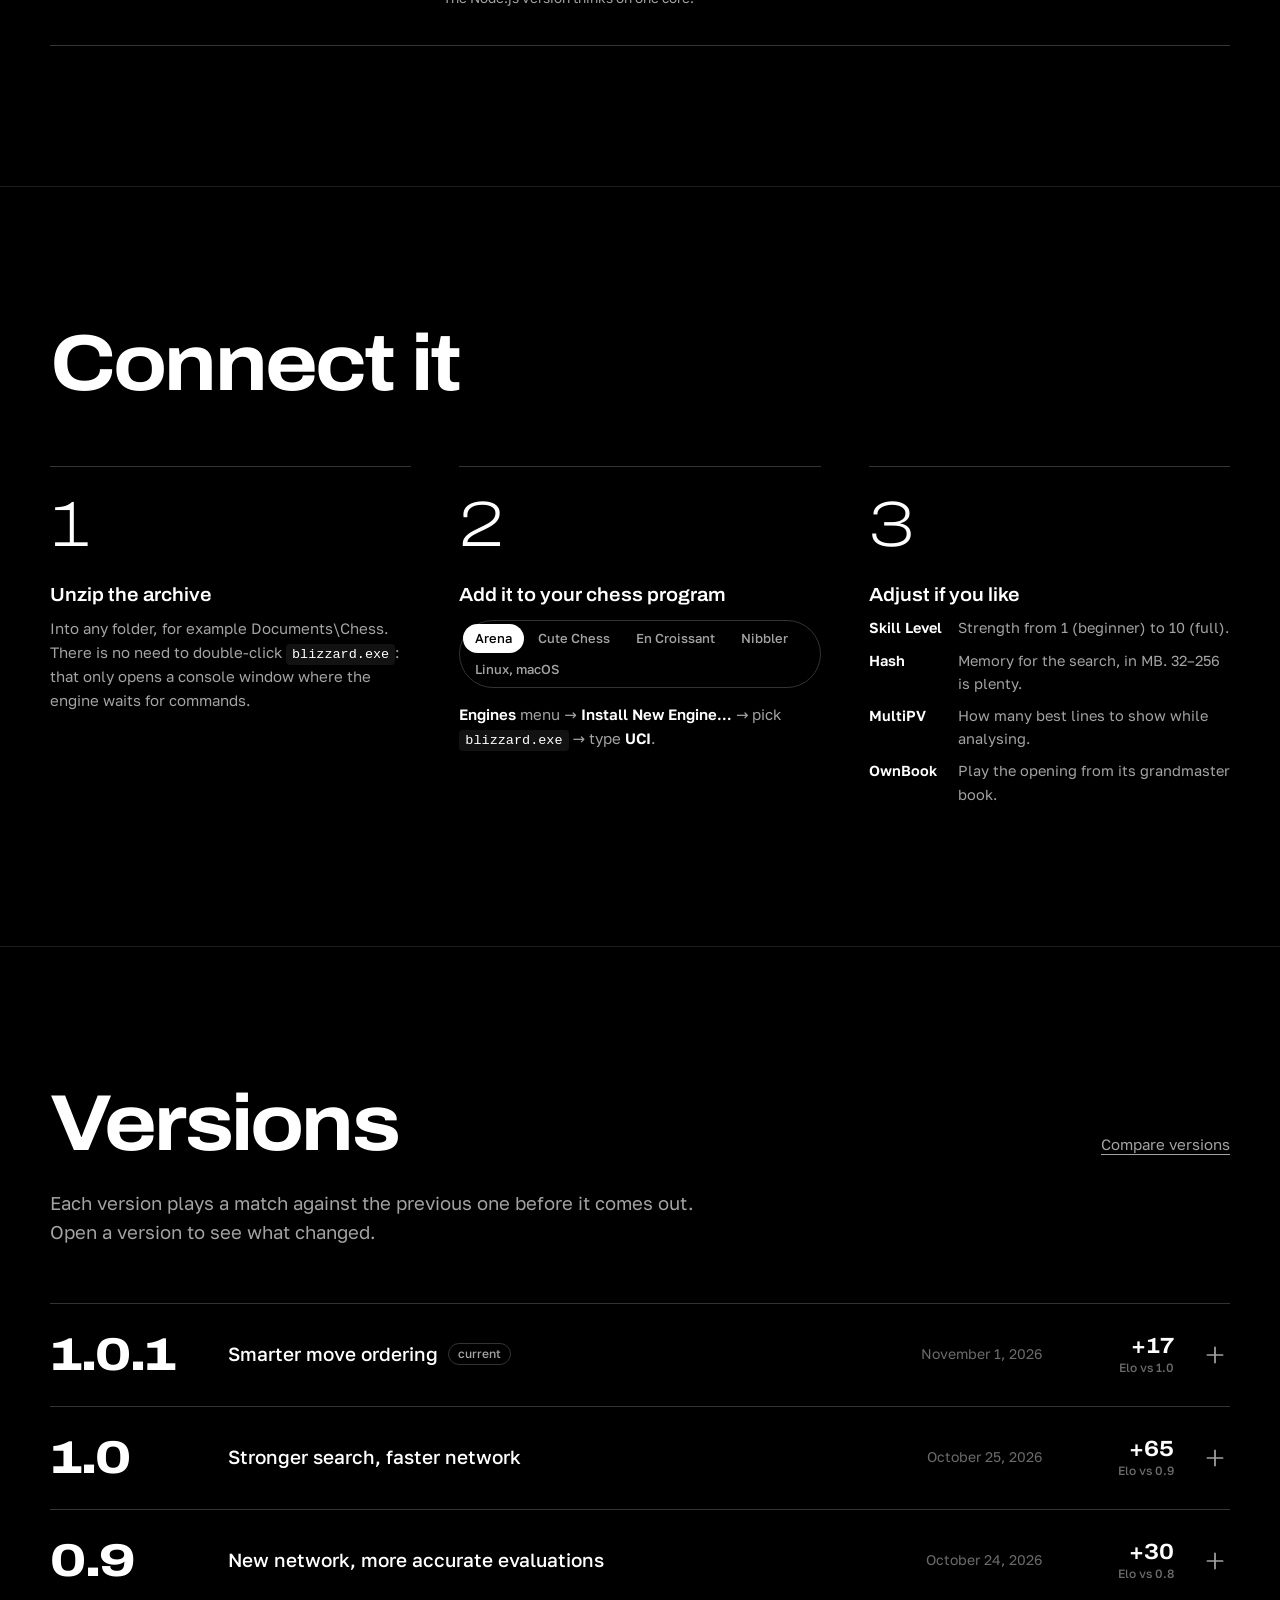
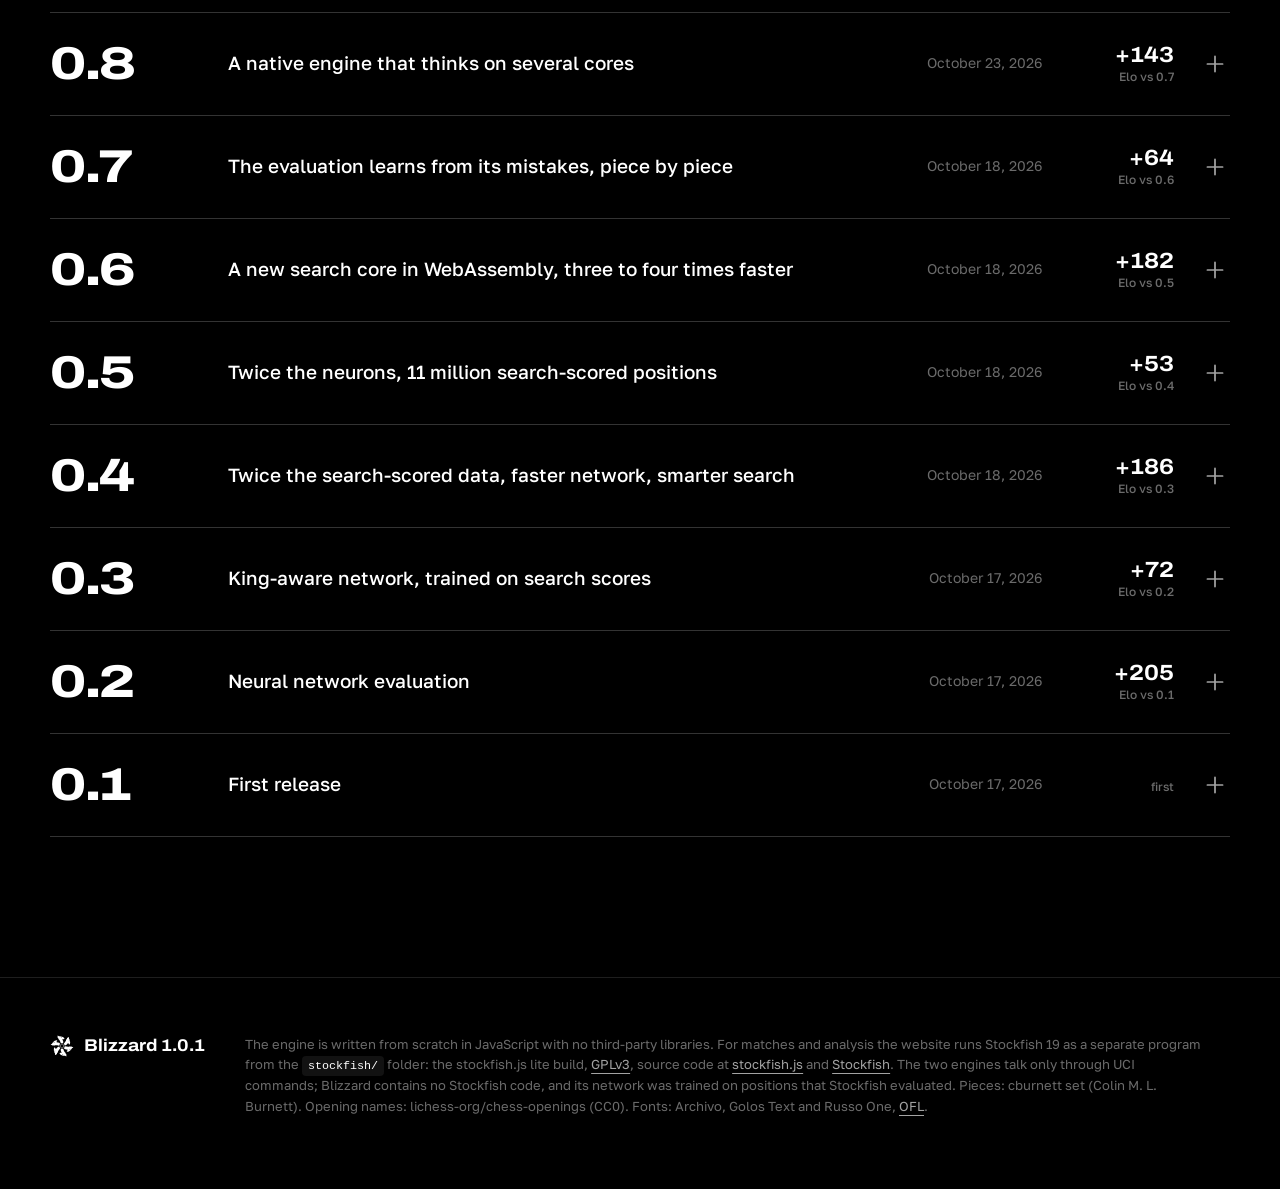
==== commit 461f3eb8: "Blizzard 1.0.1 Co-Authored-By: Claude Opus 5.5 <noreply@anthropic.com> Claude-Session: https://claud" ====
--- a/index.html
+++ b/index.html
@@ -542,11 +542,22 @@
    (node tools/uci-match.js). Замеры против Stockfish (node tools/sf-match.js) лежат в data/strength-<версия>.json,
    а файлы для скачивания — в dist/site/downloads; и то и другое подставляет build.js. */
 window.BLIZZARD_SITE = {
-  current: '1.0',
+  current: '1.0.1',
   // Репозиторий GitHub с релизами, например 'nick/blizzard'. Можно не заполнять, если сайт на ник.github.io.
   github: 'sacon1s/blizzard',
-  downloads: {"windows":{"href":"downloads/blizzard-1.0-windows.zip","size":"2.9 MB","bytes":3040445},"universal":{"href":"downloads/blizzard-1.0-universal.zip","size":"5.5 MB","bytes":5801784}},
+  downloads: {"windows":{"href":"downloads/blizzard-1.0.1-windows.zip","size":"2.9 MB","bytes":3047257},"universal":{"href":"downloads/blizzard-1.0.1-universal.zip","size":"5.5 MB","bytes":5815165}},
   versions: [
+    {
+      v: '1.0.1',
+      date: '2026-11-01',
+      title: 'Smarter move ordering',
+      vsPrev: { elo: 17, lo: -4, hi: 37, games: 400 },
+      changes: [
+        '<b>Smarter move ordering</b>: the engine remembers which moves work when their squares are under attack, and first tries moving a piece out of an attack by a weaker piece.',
+        '<b>More precise pruning</b> of weak quiet moves.',
+        '<b>Search retuned</b>: its main parameters were picked anew in thousands of games.',
+      ],
+    },
     {
       v: '1.0',
       date: '2026-10-25',
@@ -669,7 +680,7 @@
     },
   ],
 };
-(function (S) { for (const v of window.BLIZZARD_SITE.versions) v.strength = v.strength || S[v.v] || null; })({"0.1":{"version":"0.1","build":"Stockfish 19 (stockfish.js lite, single thread)","movetime":200,"headline":2500,"matches":[{"sf":2200,"games":60,"w":51,"d":2,"l":7,"elo":325,"lo":224,"hi":510},{"sf":2500,"games":60,"w":49,"d":5,"l":6,"elo":313,"lo":218,"hi":474},{"sf":2800,"games":60,"w":8,"d":6,"l":46,"elo":-260,"lo":-394,"hi":-170}]},"0.2":{"version":"0.2","build":"Stockfish 19 (stockfish.js lite, single thread)","movetime":200,"headline":2800,"matches":[{"sf":2500,"games":60,"w":57,"d":0,"l":3,"elo":512,"lo":372,"hi":798},{"sf":2800,"games":60,"w":14,"d":13,"l":33,"elo":-114,"lo":-203,"hi":-38},{"sf":3000,"games":60,"w":5,"d":11,"l":44,"elo":-269,"lo":-390,"hi":-187}]},"0.3":{"version":"0.3","build":"Stockfish 19 (stockfish.js lite, single thread)","movetime":200,"headline":2800,"matches":[{"sf":2800,"games":60,"w":24,"d":8,"l":28,"elo":-23,"lo":-108,"hi":59},{"sf":3000,"games":60,"w":3,"d":18,"l":39,"elo":-241,"lo":-336,"hi":-169},{"sf":3190,"games":60,"w":2,"d":9,"l":49,"elo":-366,"lo":-523,"hi":-276}]},"0.4":{"version":"0.4","build":"Stockfish 19 (stockfish.js lite, single thread)","movetime":200,"headline":2800,"matches":[{"sf":2800,"games":40,"w":21,"d":7,"l":12,"elo":80,"lo":-17,"hi":190},{"sf":3000,"games":40,"w":4,"d":13,"l":23,"elo":-179,"lo":-290,"hi":-95}]},"0.5":{"version":"0.5","build":"Stockfish 19 (stockfish.js lite, single thread)","movetime":200,"headline":2800,"matches":[{"sf":2800,"games":40,"w":21,"d":10,"l":9,"elo":108,"lo":17,"hi":216},{"sf":3000,"games":40,"w":5,"d":14,"l":21,"elo":-147,"lo":-250,"hi":-64}]},"0.6":{"version":"0.6","build":"Stockfish 19 (stockfish.js lite, single thread)","movetime":200,"headline":3000,"matches":[{"sf":2800,"games":40,"w":27,"d":5,"l":8,"elo":179,"lo":80,"hi":319},{"sf":3000,"games":40,"w":22,"d":13,"l":5,"elo":158,"lo":73,"hi":265},{"sf":3190,"games":40,"w":11,"d":14,"l":15,"elo":-35,"lo":-126,"hi":52}]},"0.7":{"version":"0.7","build":"Stockfish 19 (stockfish.js lite, single thread)","movetime":200,"headline":3190,"matches":[{"sf":2800,"games":40,"w":30,"d":5,"l":5,"elo":255,"lo":151,"hi":425},{"sf":3000,"games":40,"w":14,"d":19,"l":7,"elo":61,"lo":-15,"hi":144},{"sf":3190,"games":40,"w":10,"d":20,"l":10,"elo":0,"lo":-77,"hi":77}]},"0.8":{"version":"0.8","build":"Stockfish 19 (stockfish.js lite, single thread)","movetime":200,"headline":3190,"matches":[{"sf":2800,"games":30,"w":26,"d":4,"l":0,"elo":458,"lo":334,"hi":798},{"sf":3190,"games":30,"w":11,"d":14,"l":5,"elo":70,"lo":-18,"hi":169}]},"0.9":{"version":"0.9","build":"Stockfish 19 (stockfish.js lite, single thread)","movetime":200,"headline":3190,"matches":[{"sf":2800,"games":30,"w":25,"d":4,"l":1,"elo":382,"lo":257,"hi":729},{"sf":3190,"games":30,"w":10,"d":16,"l":4,"elo":70,"lo":-12,"hi":161}]},"1.0":{"version":"1.0","build":"Stockfish 19 (stockfish.js lite, single thread)","movetime":200,"headline":3190,"matches":[{"sf":2800,"games":30,"w":27,"d":3,"l":0,"elo":512,"lo":375,"hi":798},{"sf":3190,"games":30,"w":11,"d":16,"l":3,"elo":95,"lo":14,"hi":187}]}});
+(function (S) { for (const v of window.BLIZZARD_SITE.versions) v.strength = v.strength || S[v.v] || null; })({"0.1":{"version":"0.1","build":"Stockfish 19 (stockfish.js lite, single thread)","movetime":200,"headline":2500,"matches":[{"sf":2200,"games":60,"w":51,"d":2,"l":7,"elo":325,"lo":224,"hi":510},{"sf":2500,"games":60,"w":49,"d":5,"l":6,"elo":313,"lo":218,"hi":474},{"sf":2800,"games":60,"w":8,"d":6,"l":46,"elo":-260,"lo":-394,"hi":-170}]},"0.2":{"version":"0.2","build":"Stockfish 19 (stockfish.js lite, single thread)","movetime":200,"headline":2800,"matches":[{"sf":2500,"games":60,"w":57,"d":0,"l":3,"elo":512,"lo":372,"hi":798},{"sf":2800,"games":60,"w":14,"d":13,"l":33,"elo":-114,"lo":-203,"hi":-38},{"sf":3000,"games":60,"w":5,"d":11,"l":44,"elo":-269,"lo":-390,"hi":-187}]},"0.3":{"version":"0.3","build":"Stockfish 19 (stockfish.js lite, single thread)","movetime":200,"headline":2800,"matches":[{"sf":2800,"games":60,"w":24,"d":8,"l":28,"elo":-23,"lo":-108,"hi":59},{"sf":3000,"games":60,"w":3,"d":18,"l":39,"elo":-241,"lo":-336,"hi":-169},{"sf":3190,"games":60,"w":2,"d":9,"l":49,"elo":-366,"lo":-523,"hi":-276}]},"0.4":{"version":"0.4","build":"Stockfish 19 (stockfish.js lite, single thread)","movetime":200,"headline":2800,"matches":[{"sf":2800,"games":40,"w":21,"d":7,"l":12,"elo":80,"lo":-17,"hi":190},{"sf":3000,"games":40,"w":4,"d":13,"l":23,"elo":-179,"lo":-290,"hi":-95}]},"0.5":{"version":"0.5","build":"Stockfish 19 (stockfish.js lite, single thread)","movetime":200,"headline":2800,"matches":[{"sf":2800,"games":40,"w":21,"d":10,"l":9,"elo":108,"lo":17,"hi":216},{"sf":3000,"games":40,"w":5,"d":14,"l":21,"elo":-147,"lo":-250,"hi":-64}]},"0.6":{"version":"0.6","build":"Stockfish 19 (stockfish.js lite, single thread)","movetime":200,"headline":3000,"matches":[{"sf":2800,"games":40,"w":27,"d":5,"l":8,"elo":179,"lo":80,"hi":319},{"sf":3000,"games":40,"w":22,"d":13,"l":5,"elo":158,"lo":73,"hi":265},{"sf":3190,"games":40,"w":11,"d":14,"l":15,"elo":-35,"lo":-126,"hi":52}]},"0.7":{"version":"0.7","build":"Stockfish 19 (stockfish.js lite, single thread)","movetime":200,"headline":3190,"matches":[{"sf":2800,"games":40,"w":30,"d":5,"l":5,"elo":255,"lo":151,"hi":425},{"sf":3000,"games":40,"w":14,"d":19,"l":7,"elo":61,"lo":-15,"hi":144},{"sf":3190,"games":40,"w":10,"d":20,"l":10,"elo":0,"lo":-77,"hi":77}]},"0.8":{"version":"0.8","build":"Stockfish 19 (stockfish.js lite, single thread)","movetime":200,"headline":3190,"matches":[{"sf":2800,"games":30,"w":26,"d":4,"l":0,"elo":458,"lo":334,"hi":798},{"sf":3190,"games":30,"w":11,"d":14,"l":5,"elo":70,"lo":-18,"hi":169}]},"0.9":{"version":"0.9","build":"Stockfish 19 (stockfish.js lite, single thread)","movetime":200,"headline":3190,"matches":[{"sf":2800,"games":30,"w":25,"d":4,"l":1,"elo":382,"lo":257,"hi":729},{"sf":3190,"games":30,"w":10,"d":16,"l":4,"elo":70,"lo":-12,"hi":161}]},"1.0.1":{"version":"1.0.1","build":"Stockfish 19 (stockfish.js lite, single thread)","movetime":200,"headline":3190,"matches":[{"sf":2800,"games":30,"w":28,"d":2,"l":0,"elo":585,"lo":429,"hi":798},{"sf":3190,"games":30,"w":13,"d":13,"l":4,"elo":108,"lo":18,"hi":213}]},"1.0":{"version":"1.0","build":"Stockfish 19 (stockfish.js lite, single thread)","movetime":200,"headline":3190,"matches":[{"sf":2800,"games":30,"w":27,"d":3,"l":0,"elo":512,"lo":375,"hi":798},{"sf":3190,"games":30,"w":11,"d":16,"l":3,"elo":95,"lo":14,"hi":187}]}});
 
 </script>
 <script>
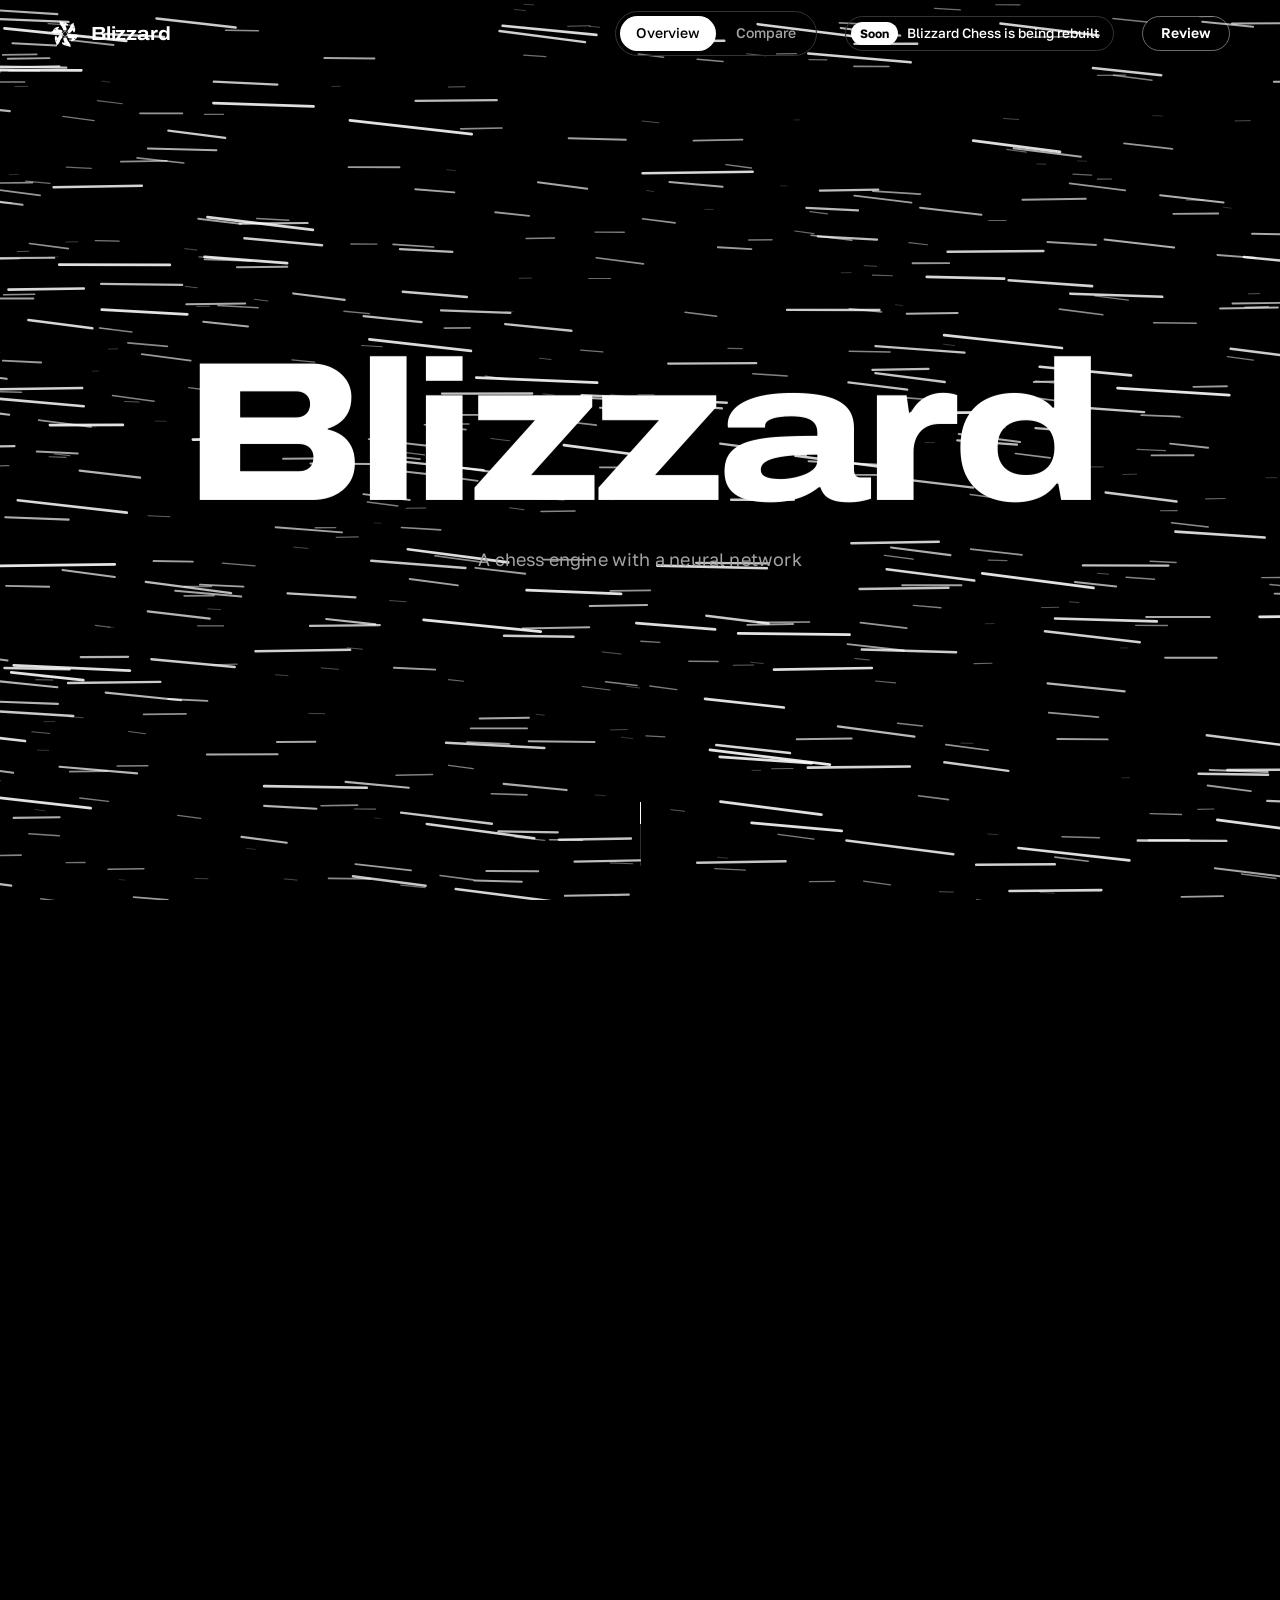
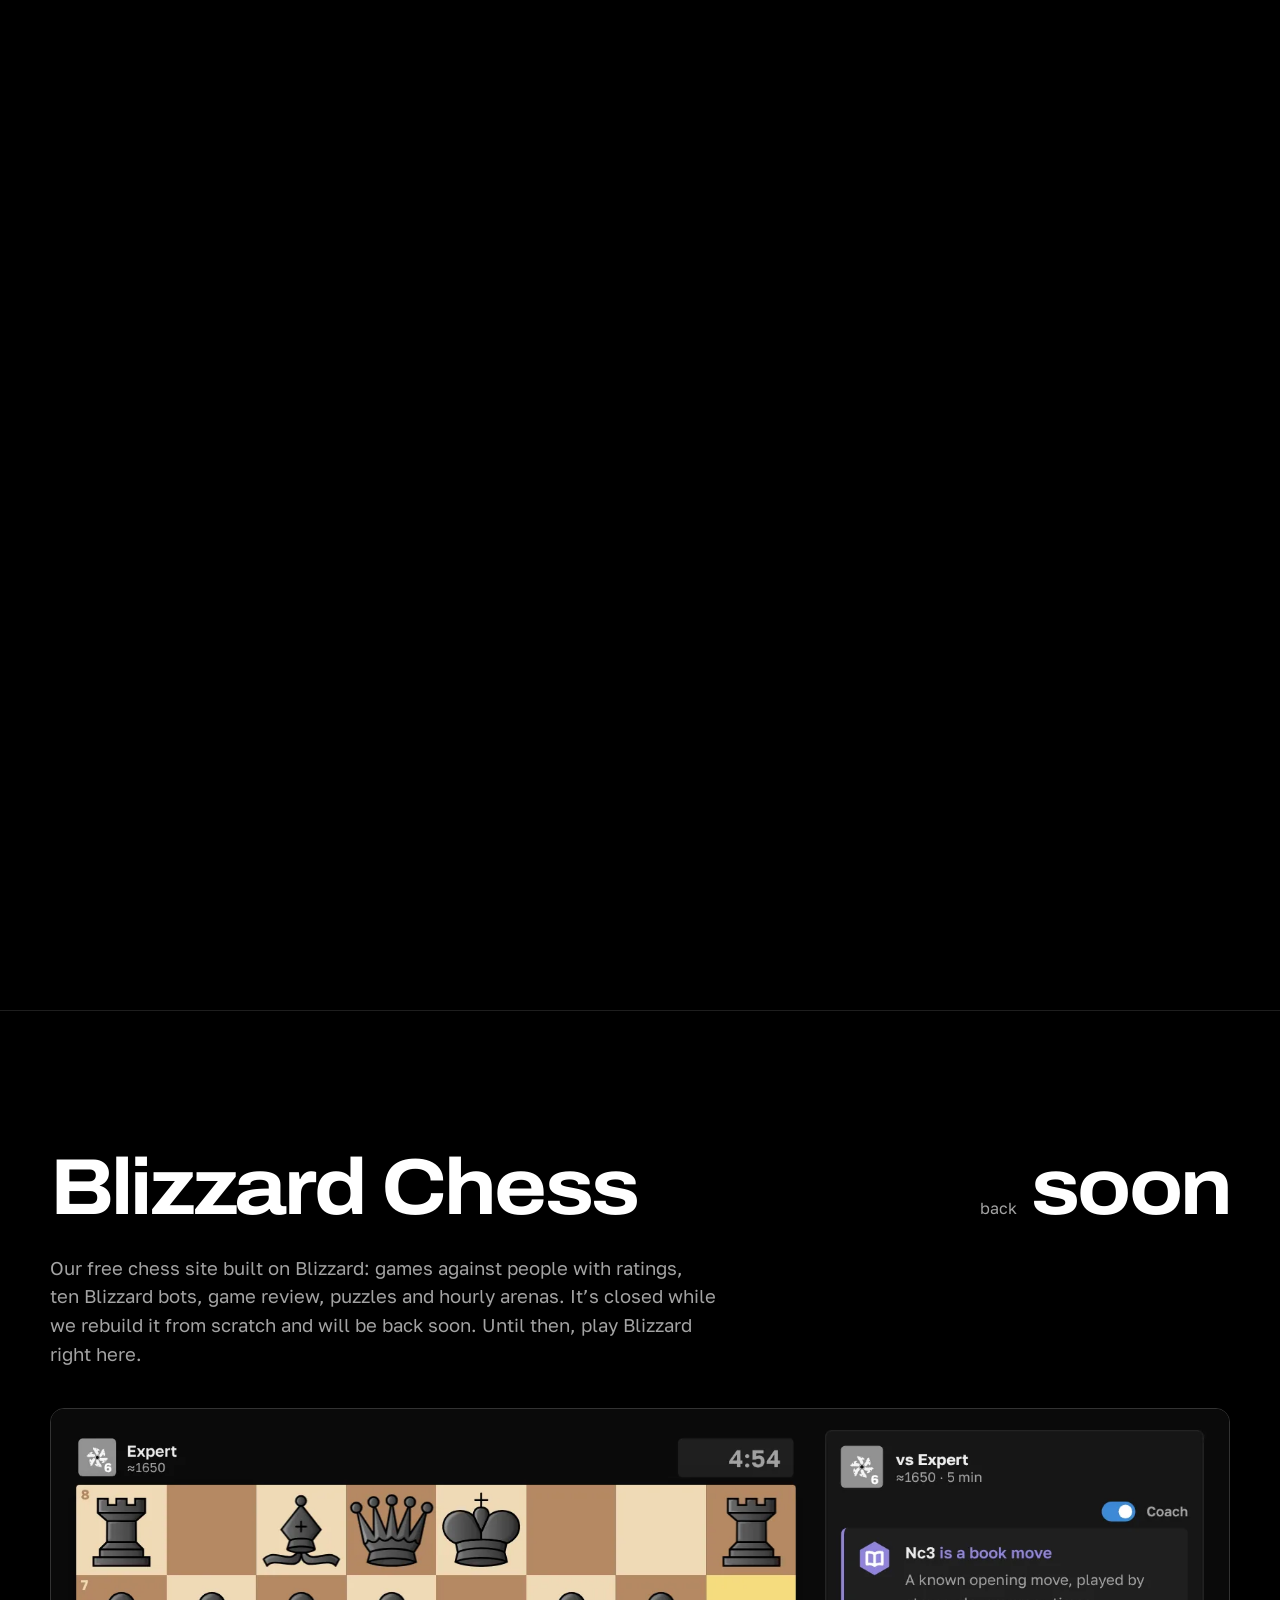
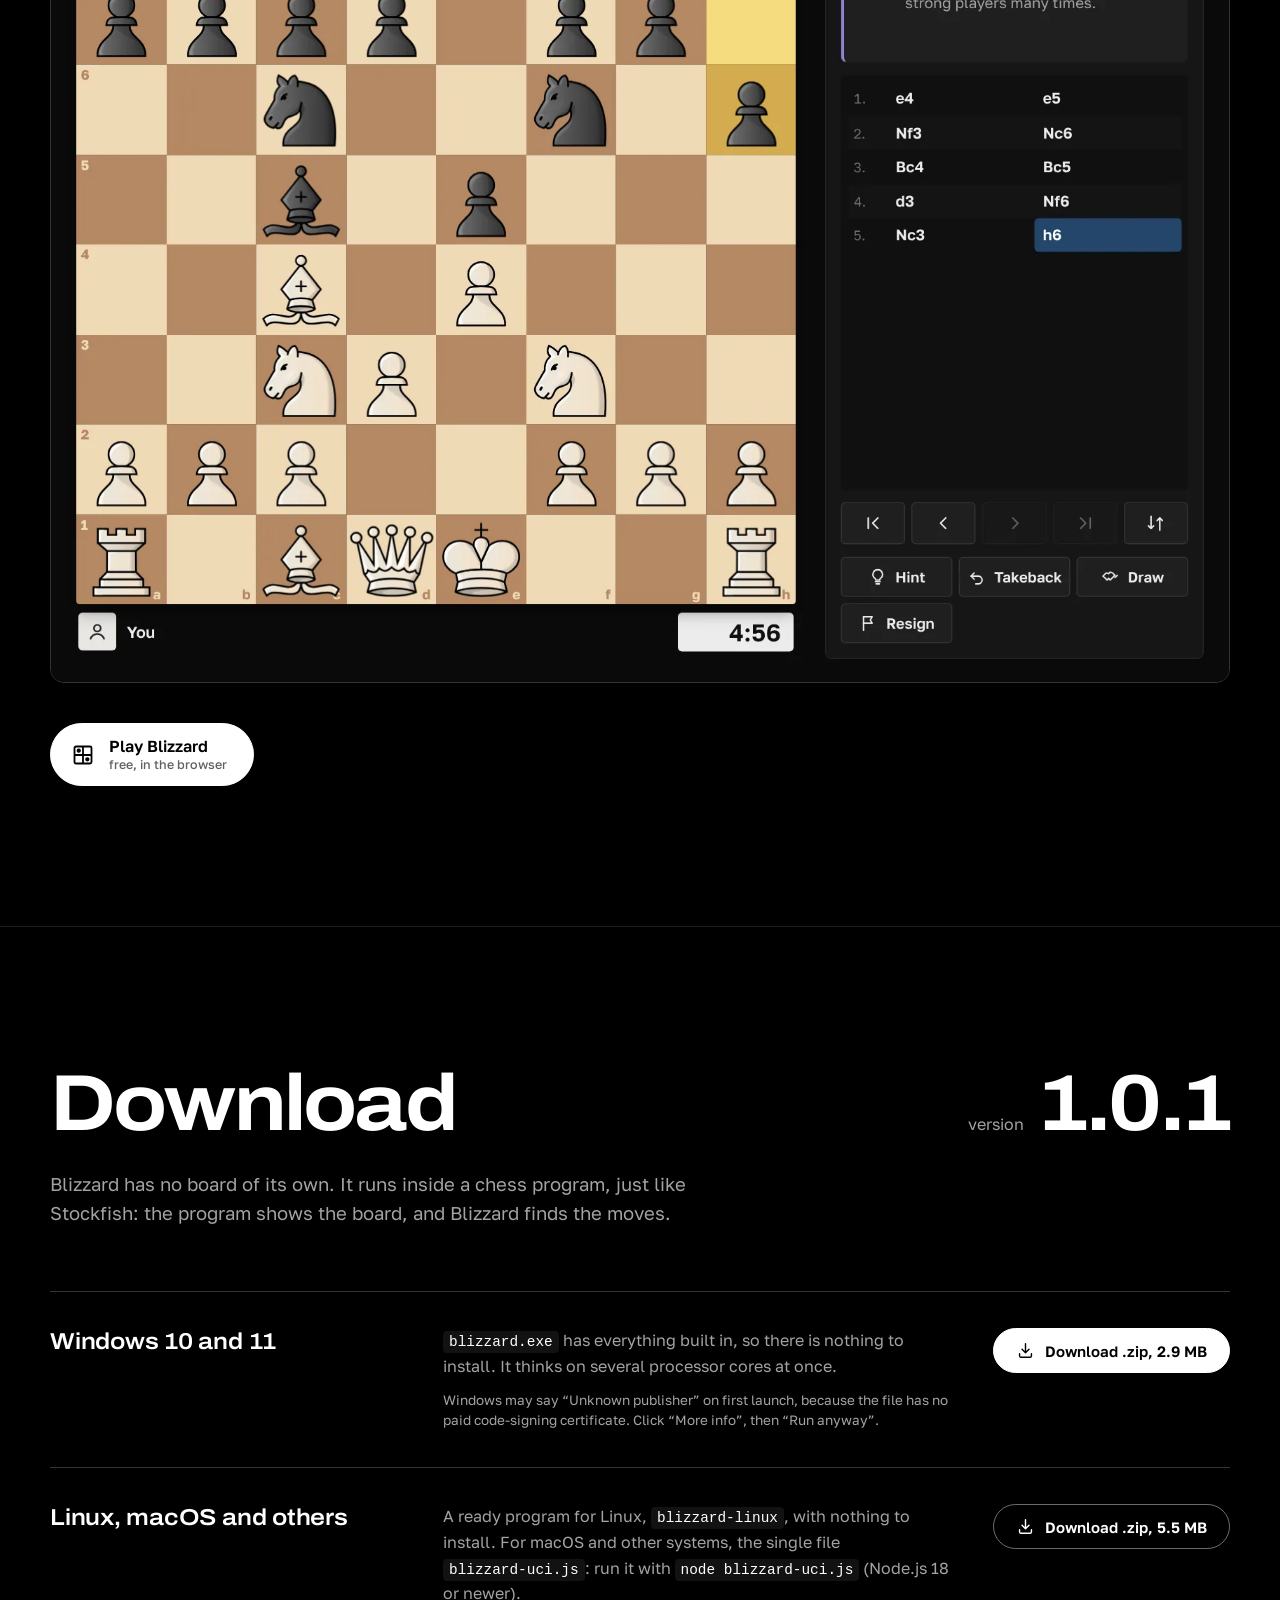
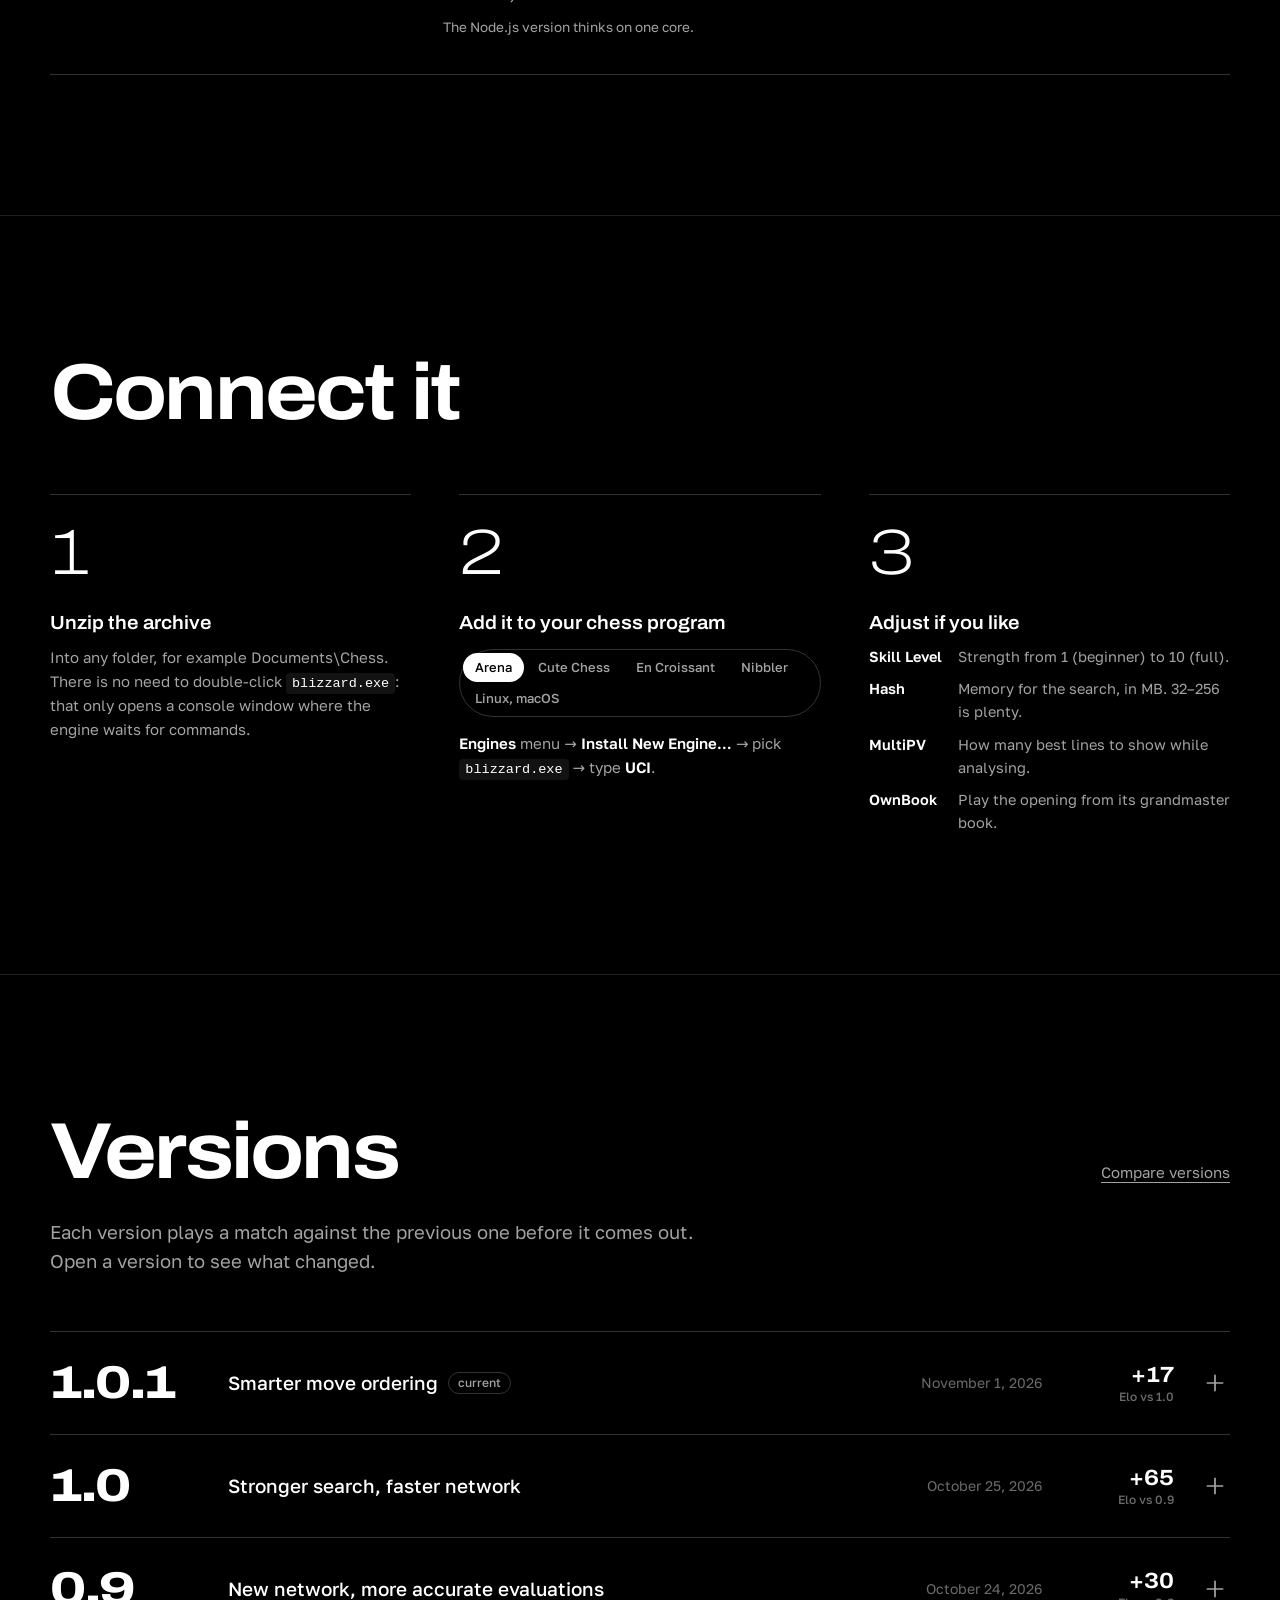
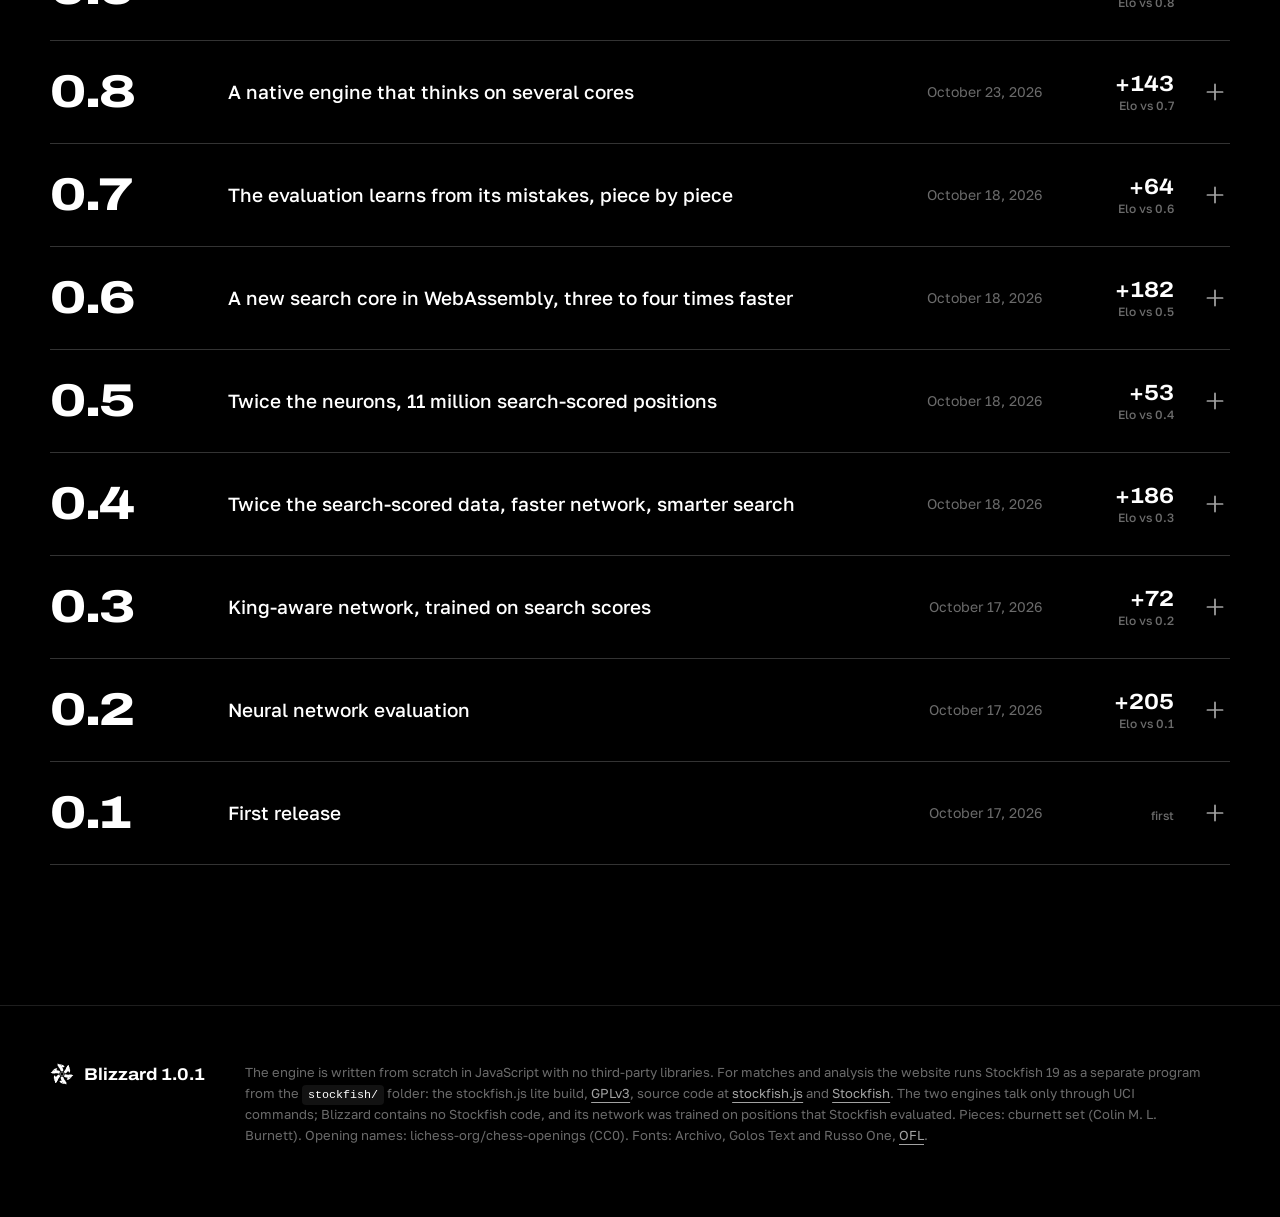
==== commit 61a1b447: "Blizzard Chess is closed for a rebuild: README and site wording Co-Authored-By: Claude Opus 5.5 <nor" ====
--- a/index.html
+++ b/index.html
@@ -345,6 +345,7 @@
 .chess-shot img { display: block; width: 100%; height: auto; }
 .chess-shot:hover { border-color: #fff; }
 @media (max-width: 760px) { .news span { display: none; } .news { padding-right: 5px; } }
+@media (max-width: 440px) { .news { display: none; } } 
 
 </style>
 
@@ -370,7 +371,7 @@
     <a role="tab" href="#overview" data-tab="overview" aria-selected="true">Overview</a>
     <a role="tab" href="#compare" data-tab="compare" aria-selected="false">Compare</a>
   </nav>
-  <a class="news" href="https://sacon1s.github.io/blizzard.chess/"><b>New</b><span>Blizzard Chess is out now</span></a>
+  <a class="news" href="https://sacon1s.github.io/blizzard.chess/"><b>Soon</b><span>Blizzard Chess is being rebuilt</span></a>
   <a class="btn line slim" href="review/">Review</a>
 </header>
 
@@ -407,14 +408,14 @@
       <div class="wrap">
         <div class="sec-head">
           <h2>Blizzard Chess</h2>
-          <p class="ver-big">out <b>now</b></p>
+          <p class="ver-big">back <b>soon</b></p>
         </div>
-        <p class="lead">A free chess site built on Blizzard. Play people online with ratings, take on ten Blizzard bots from beginner to full strength, review every game with the engine, solve puzzles and join hourly arenas. No ads, nothing to pay.</p>
+        <p class="lead">Our free chess site built on Blizzard: games against people with ratings, ten Blizzard bots, game review, puzzles and hourly arenas. It’s closed while we rebuild it from scratch and will be back soon. Until then, play Blizzard right here.</p>
         <a class="chess-shot" href="https://sacon1s.github.io/blizzard.chess/"><img src="assets/blizzard-chess.webp" width="1680" height="1245" loading="lazy" alt="Blizzard Chess: a game against the Expert bot with the coach rating each move"></a>
         <div class="cta">
-          <a class="btn solid big" href="https://sacon1s.github.io/blizzard.chess/">
+          <a class="btn solid big" href="play.html">
             <svg><use href="#h-board"/></svg>
-            <span><b>Play Blizzard Chess</b><small>free, in the browser</small></span>
+            <span><b>Play Blizzard</b><small>free, in the browser</small></span>
           </a>
         </div>
       </div>
